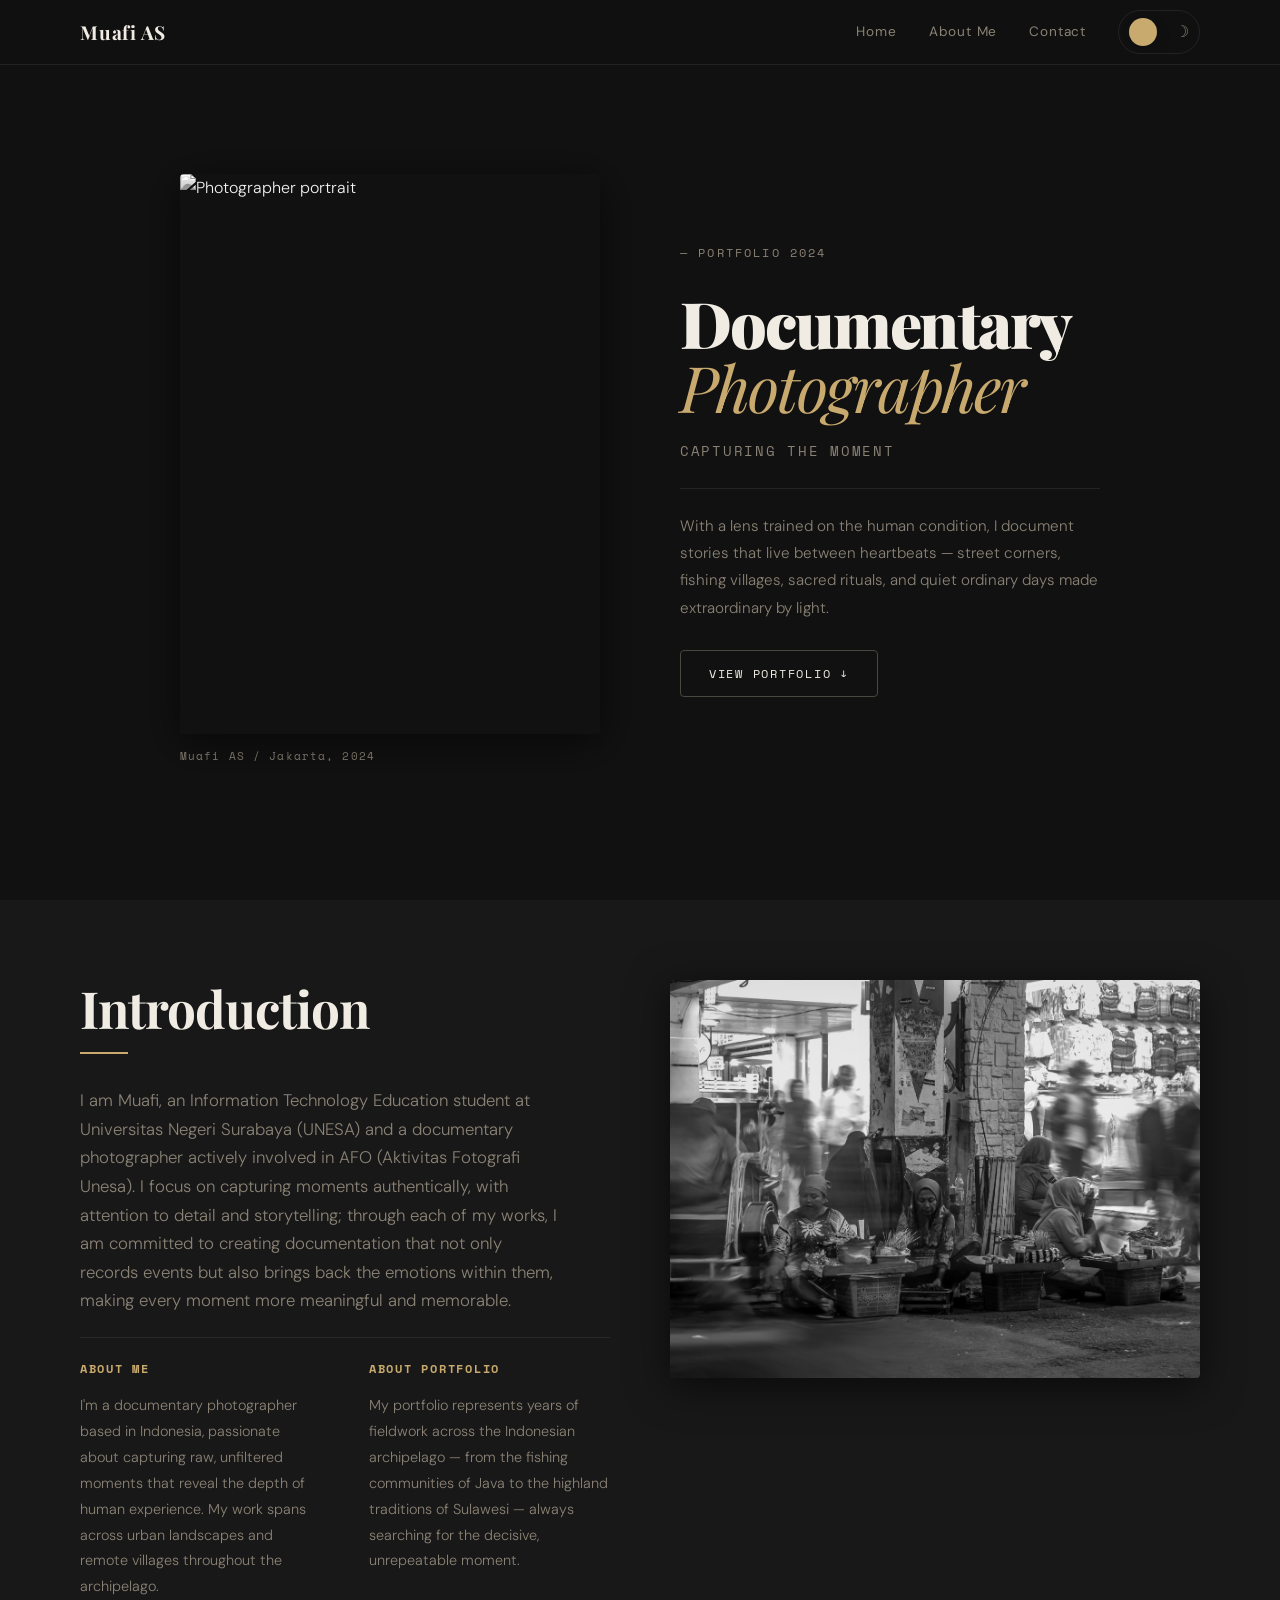
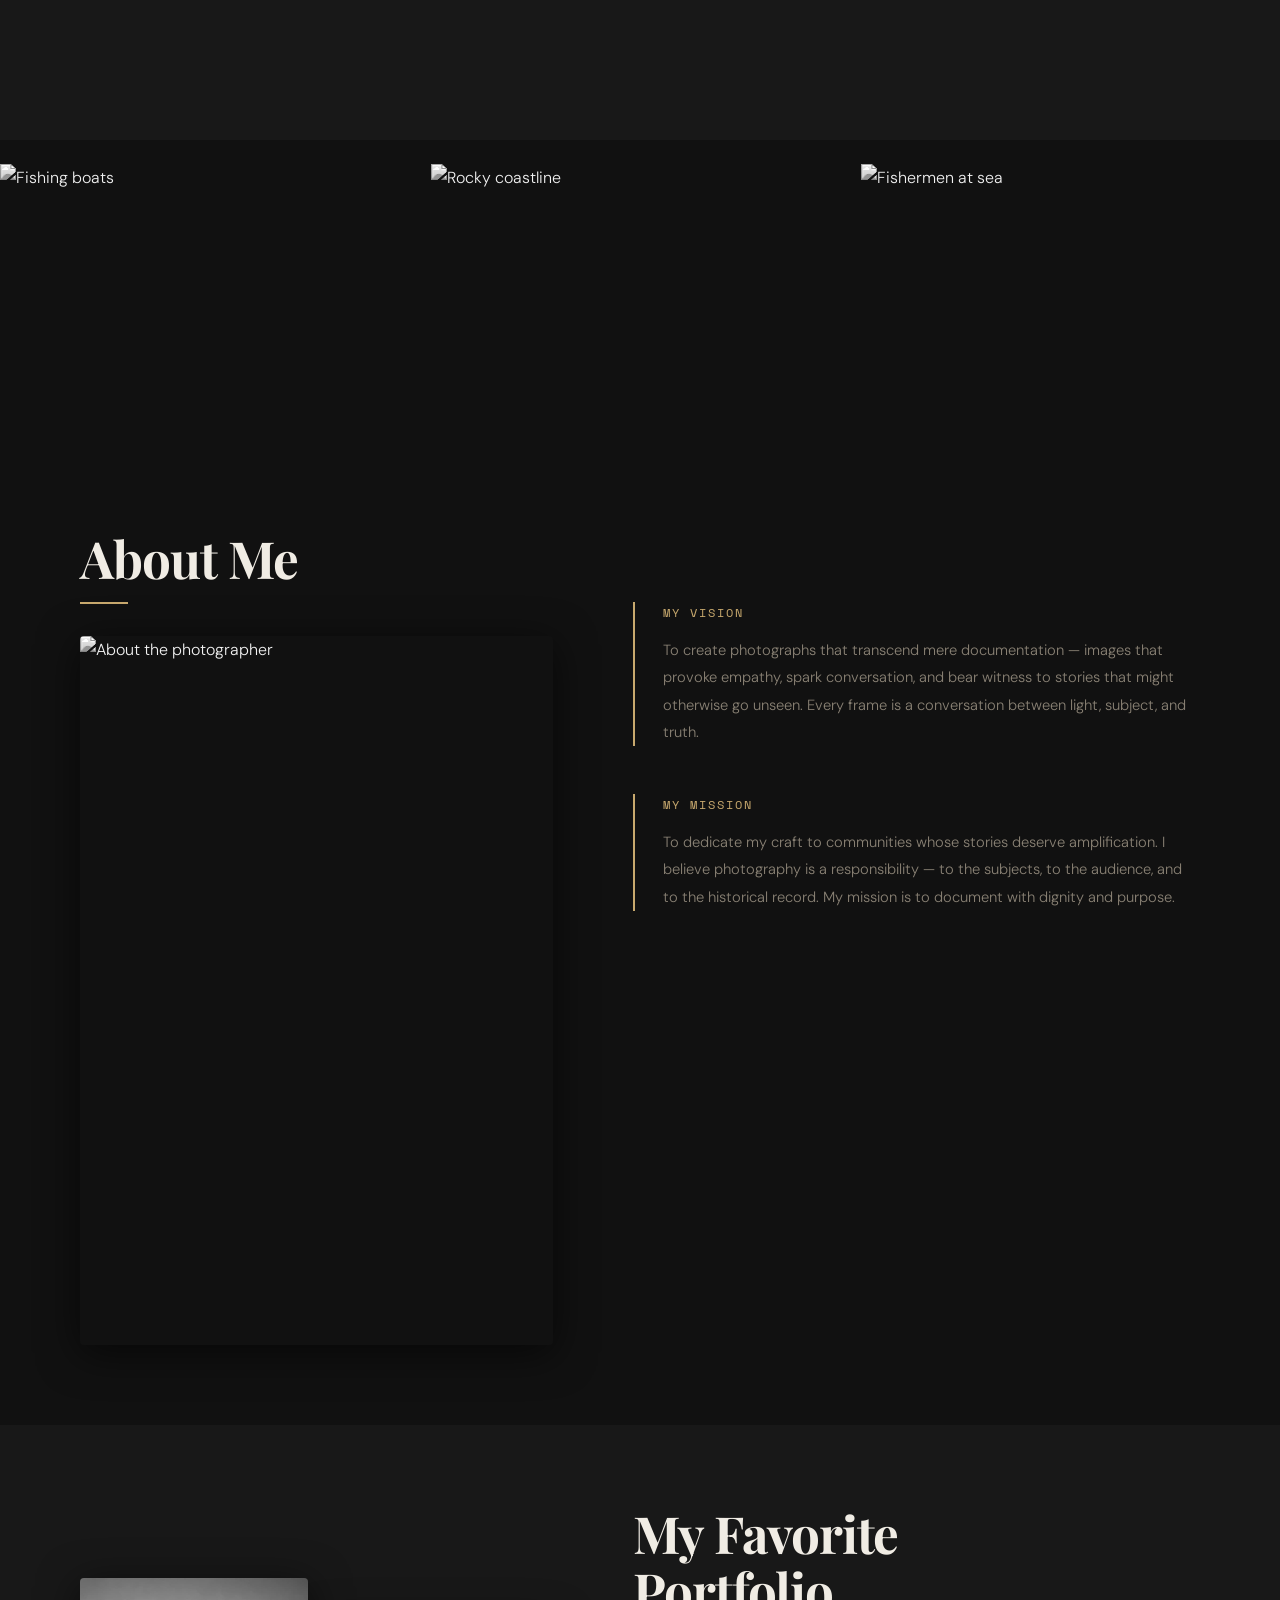
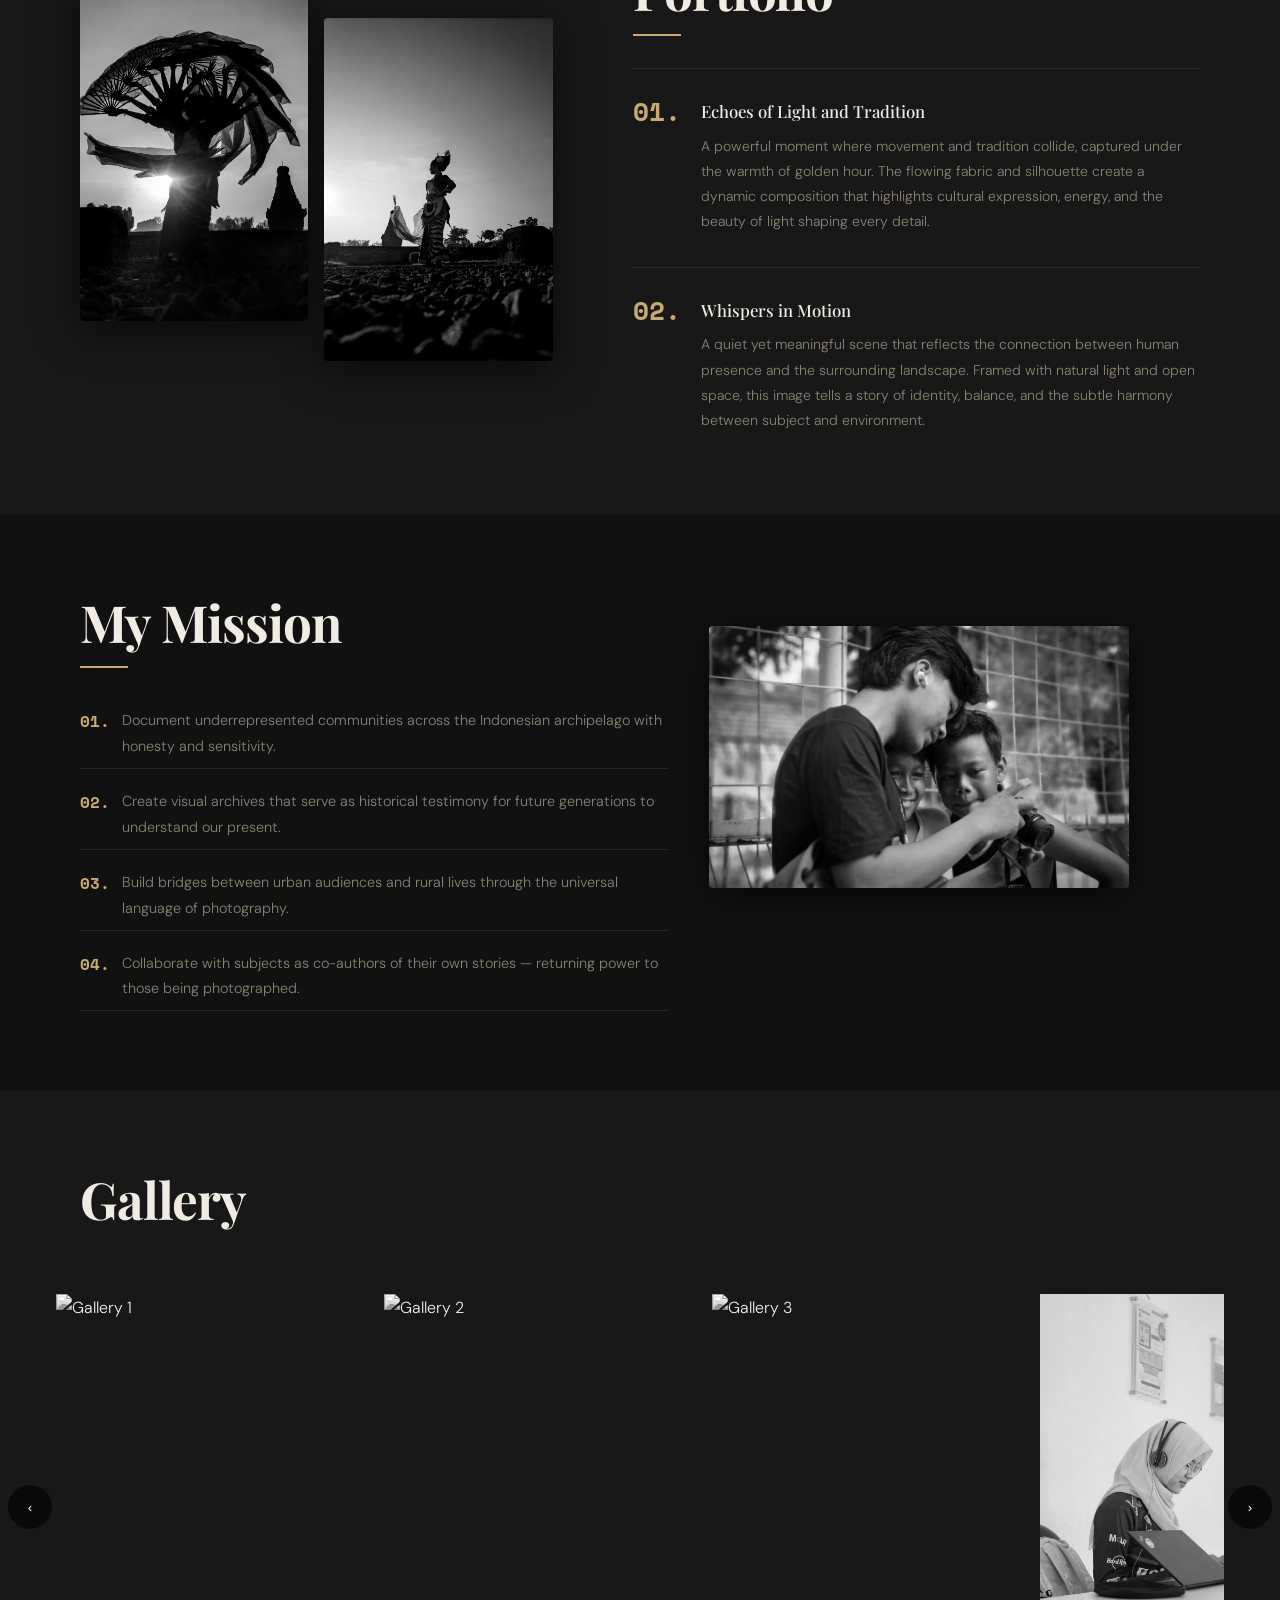
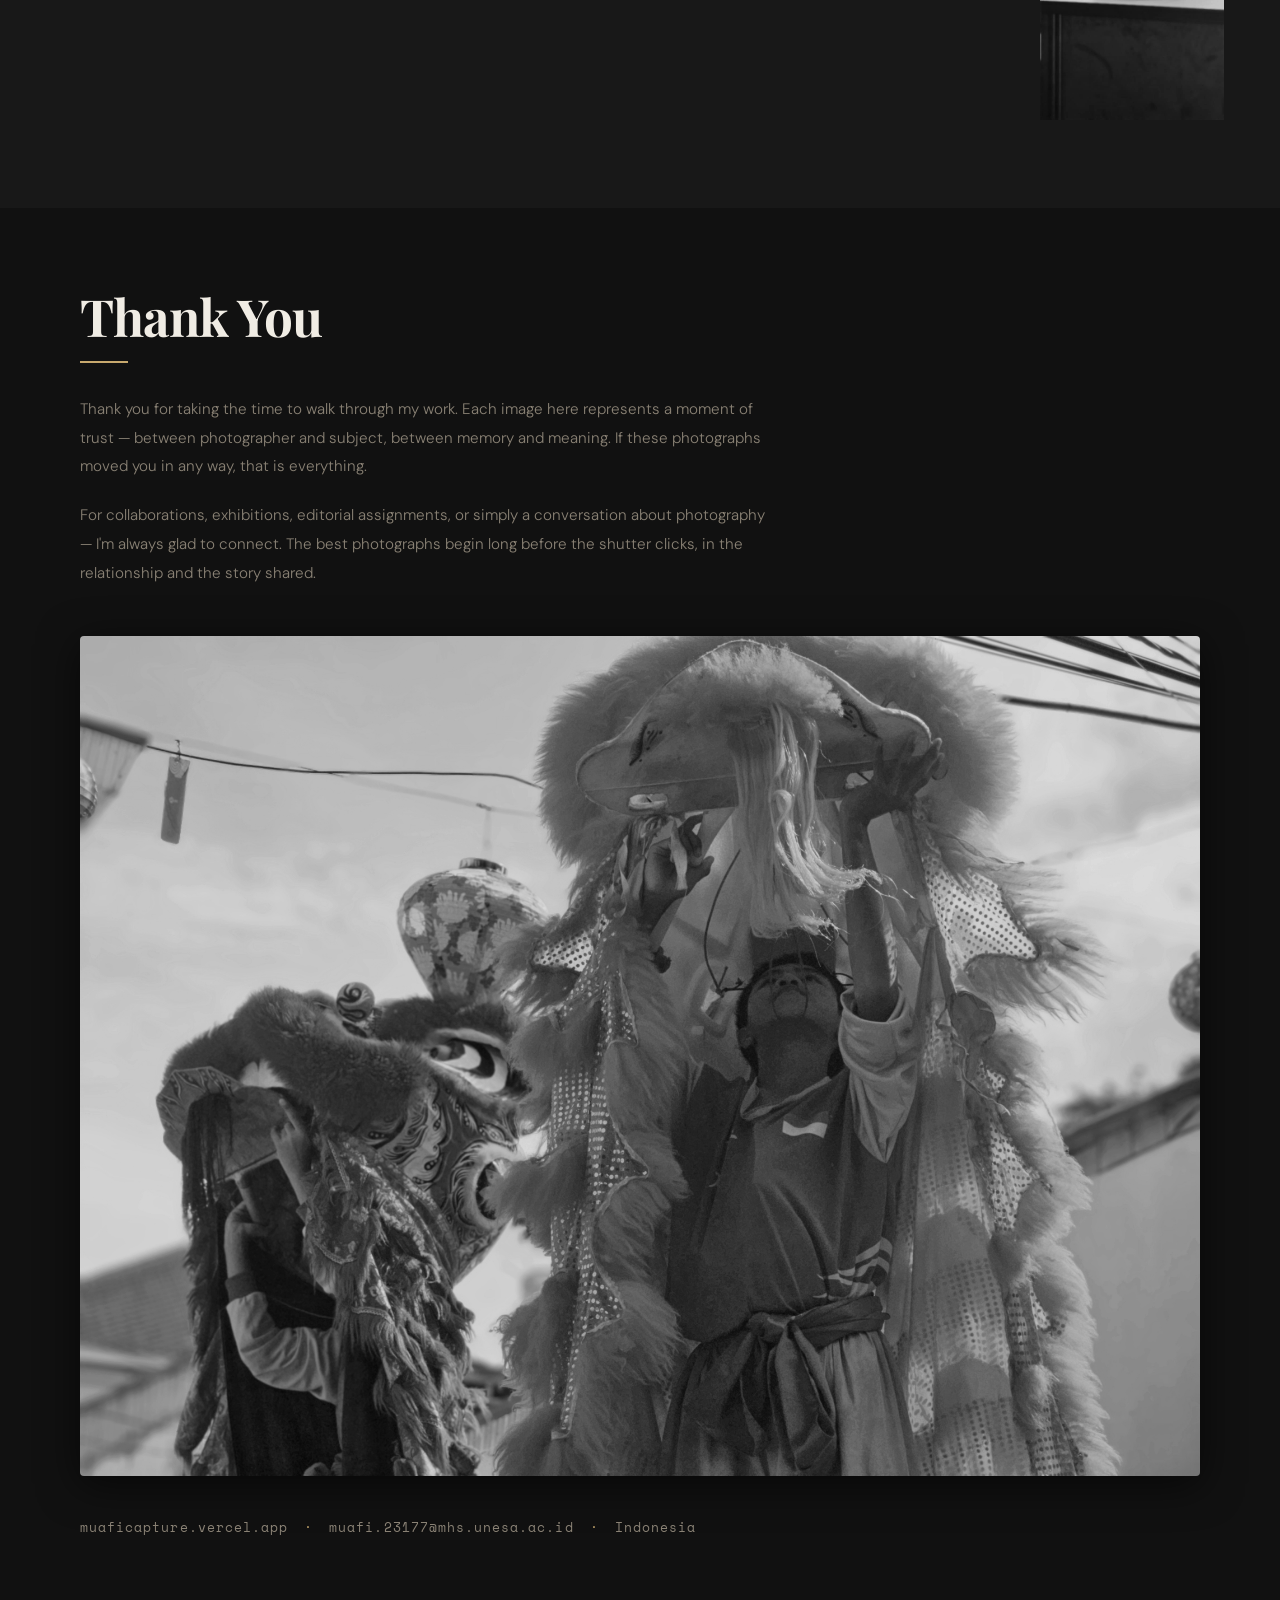
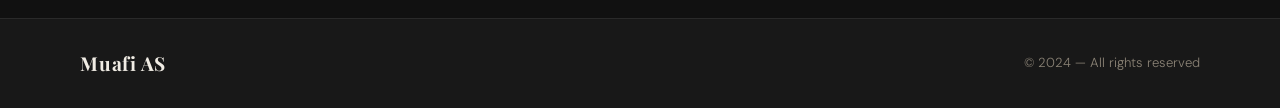
==== index.html @ ae23d5b4 "last update" ====
<!DOCTYPE html>
<html lang="en" data-theme="dark">
<head>
  <meta charset="UTF-8" />
  <meta name="viewport" content="width=device-width, initial-scale=1.0" />
  <title>Muafi Capture — Documentary Photographer</title>
  <link rel="stylesheet" href="style.css" />
  <link rel="preconnect" href="https://fonts.googleapis.com" />
  <link rel="preconnect" href="https://fonts.gstatic.com" crossorigin />
  <link href="https://fonts.googleapis.com/css2?family=Playfair+Display:ital,wght@0,400;0,700;0,900;1,400&family=DM+Sans:opsz,wght@9..40,300;9..40,400;9..40,500&family=Space+Mono:wght@400;700&display=swap" rel="stylesheet" />
</head>
<body>

  <!-- NAVBAR -->
  <nav class="navbar" id="navbar">
    <div class="nav-inner">
      <a href="index.html" class="logo">Muafi AS</a>
      <div class="nav-right">
        <a href="index.html" class="nav-link">Home</a>
        <a href="#about" class="nav-link">About Me</a>
        <a href="contact.html" class="nav-link">Contact</a>
        <button class="theme-toggle" id="themeToggle" aria-label="Toggle theme">
          <span class="toggle-track">
            <span class="toggle-thumb"></span>
            <span class="icon-sun">☀</span>
            <span class="icon-moon">☽</span>
          </span>
        </button>
      </div>
    </div>
  </nav>

  <!-- HERO -->
  <section class="hero" id="hero">
    <div class="container hero-grid">
      <div class="hero-image-wrap fade-up">
        <img
          src="potrait1.png"
          alt="Photographer portrait"
          class="hero-img"
        />
        <div class="hero-img-caption">Muafi AS / Jakarta, 2024</div>
      </div>
      <div class="hero-text fade-up delay-1">
        <span class="eyebrow">— Portfolio 2024</span>
        <h1 class="hero-title">Documentary<br /><em>Photographer</em></h1>
        <p class="hero-subtitle">Capturing the moment</p>
        <div class="divider-line"></div>
        <p class="hero-body">
          With a lens trained on the human condition, I document stories that
          live between heartbeats — street corners, fishing villages, sacred
          rituals, and quiet ordinary days made extraordinary by light.
        </p>
        <a href="#portfolio" class="btn-ghost">View Portfolio ↓</a>
      </div>
    </div>
  </section>

  <!-- INTRODUCTION -->
  <section class="section intro-section" id="intro">
    <div class="container">
      <div class="intro-top">
        <div class="intro-heading">
          <h2 class="section-title fade-up">Introduction</h2>
          <div class="title-bar fade-up"></div>
          <p class="intro-lead fade-up">
            I am Muafi, an Information Technology Education student at Universitas Negeri Surabaya (UNESA) and a documentary photographer actively involved in AFO (Aktivitas Fotografi Unesa). I focus on capturing moments authentically, with attention to detail and storytelling; through each of my works, I am committed to creating documentation that not only records events but also brings back the emotions within them, making every moment more meaningful and memorable.
          </p>
          <div class="intro-cols fade-up">
            <div class="intro-col">
              <h4>About Me</h4>
              <p>
                I'm a documentary photographer based in Indonesia, passionate about capturing raw, unfiltered moments that reveal the depth of human experience. My work spans across urban landscapes and remote villages throughout the archipelago.
              </p>
            </div>
            <div class="intro-col">
              <h4>About Portfolio</h4>
              <p>
                My portfolio represents years of fieldwork across the Indonesian archipelago — from the fishing communities of Java to the highland traditions of Sulawesi — always searching for the decisive, unrepeatable moment.
              </p>
            </div>
          </div>
        </div>
        <div class="intro-image-wrap fade-up delay-1">
          <img
            src="landscape1.jpg"
            alt="Documentary photography"
          />
        </div>
      </div>
    </div>
  </section>

  <!-- PHOTO SHOWCASE ROW -->
  <section class="showcase">
    <div class="showcase-grid">
      <div class="showcase-item fade-up">
        <img src="landscape2.png" alt="Fishing boats" />
      </div>
      <div class="showcase-item fade-up delay-1">
        <img src="landscape3.png" alt="Rocky coastline" />
      </div>
      <div class="showcase-item fade-up delay-2">
        <img src="landscape4.png" alt="Fishermen at sea" />
      </div>
    </div>
  </section>

  <!-- ABOUT ME -->
  <section class="section about-section" id="about">
    <div class="container about-grid">
      <div class="about-left fade-up">
        <h2 class="section-title">About Me</h2>
        <div class="title-bar"></div>
        <div class="about-portrait-wrap">
          <img
            src="potrait2.png"
            alt="About the photographer"
          />
        </div>
      </div>
      <div class="about-right fade-up delay-1">
        <div class="about-block">
          <span class="block-label">My Vision</span>
          <p>
            To create photographs that transcend mere documentation — images that provoke empathy, spark conversation, and bear witness to stories that might otherwise go unseen. Every frame is a conversation between light, subject, and truth.
          </p>
        </div>
        <div class="about-block">
          <span class="block-label">My Mission</span>
          <p>
            To dedicate my craft to communities whose stories deserve amplification. I believe photography is a responsibility — to the subjects, to the audience, and to the historical record. My mission is to document with dignity and purpose.
          </p>
        </div>
      </div>
    </div>
  </section>

  <!-- PORTFOLIO -->
  <section class="section portfolio-section" id="portfolio">
    <div class="container portfolio-grid">
      <div class="portfolio-images fade-up">
        <div class="port-img port-img-tall">
          <img src="potrait5.jpeg" alt="Sunset silhouette" />
        </div>
        <div class="port-img port-img-tall">
          <img src="potrait6.jpeg" alt="Traditional ceremony" />
        </div>
      </div>
      <div class="portfolio-text fade-up delay-1">
        <h2 class="section-title">My Favorite<br />Portfolio</h2>
        <div class="title-bar"></div>
        <div class="port-item">
          <span class="port-num">01.</span>
          <div>
            <strong>Echoes of Light and Tradition</strong>
            <p>A powerful moment where movement and tradition collide, captured under the warmth of golden hour. The flowing fabric and silhouette create a dynamic composition that highlights cultural expression, energy, and the beauty of light shaping every detail.</p>
          </div>
        </div>
        <div class="port-item">
          <span class="port-num">02.</span>
          <div>
            <strong>Whispers in Motion</strong>
            <p>A quiet yet meaningful scene that reflects the connection between human presence and the surrounding landscape. Framed with natural light and open space, this image tells a story of identity, balance, and the subtle harmony between subject and environment.</p>
          </div>
        </div>
      </div>
    </div>
  </section>

  <!-- MISSION -->
  <section class="section mission-section" id="mission">
    <div class="container mission-grid">
      <div class="mission-text fade-up">
        <h2 class="section-title">My Mission</h2>
        <div class="title-bar"></div>
        <div class="mission-list">
          <div class="mission-item">
            <span class="mission-num">01.</span>
            <p>Document underrepresented communities across the Indonesian archipelago with honesty and sensitivity.</p>
          </div>
          <div class="mission-item">
            <span class="mission-num">02.</span>
            <p>Create visual archives that serve as historical testimony for future generations to understand our present.</p>
          </div>
          <div class="mission-item">
            <span class="mission-num">03.</span>
            <p>Build bridges between urban audiences and rural lives through the universal language of photography.</p>
          </div>
          <div class="mission-item">
            <span class="mission-num">04.</span>
            <p>Collaborate with subjects as co-authors of their own stories — returning power to those being photographed.</p>
          </div>
        </div>
      </div>
        <div class="mission-images fade-up delay-1">
          <div class="mission-img">
            <img src="landscape6.jpg" alt="Mission image" />
          </div>
        </div>
    </div>
  </section>

  <!-- GALLERY -->
  <section class="gallery-section">
    <div class="container gallery-header">
      <h2 class="section-title fade-up">Gallery</h2>
      <div class="title-bar fade-up"></div>
    </div>
    <div class="gallery-controls">
      <button class="gallery-nav gallery-prev" aria-label="Previous">‹</button>
      <div class="gallery-grid" id="galleryScroller">
        <div class="gallery-item fade-up"><img src="potrait1.png" alt="Gallery 1" /></div>
        <div class="gallery-item fade-up delay-1"><img src="potrait2.png" alt="Gallery 2" /></div>
        <div class="gallery-item fade-up delay-2"><img src="potrait3.png" alt="Gallery 3" /></div>
        <div class="gallery-item fade-up delay-3"><img src="potrait4.jpeg" alt="Gallery 4" /></div>
        <div class="gallery-item fade-up"><img src="potrait5.jpeg" alt="Gallery 5" /></div>
        <div class="gallery-item fade-up delay-1"><img src="potrait6.jpeg" alt="Gallery 6" /></div>
        <div class="gallery-item fade-up delay-2"><img src="potrait7.png" alt="Gallery 7" /></div>
        <!-- removed gallery 8 -->
      </div>
      <button class="gallery-nav gallery-next" aria-label="Next">›</button>
    </div>
  </section>

  <!-- THANK YOU / CONTACT -->
  <section class="section thankyou-section" id="contact">
    <div class="container">
      <h2 class="section-title fade-up">Thank You</h2>
      <div class="title-bar fade-up"></div>
      <div class="thankyou-text fade-up">
        <p>
          Thank you for taking the time to walk through my work. Each image here represents a moment of trust — between photographer and subject, between memory and meaning. If these photographs moved you in any way, that is everything.
        </p>
        <p>
          For collaborations, exhibitions, editorial assignments, or simply a conversation about photography — I'm always glad to connect. The best photographs begin long before the shutter clicks, in the relationship and the story shared.
        </p>
      </div>
      <div class="thankyou-image fade-up">
        <img
          src="landscape8.jpg"
          alt="Thank you"
        />
      </div>
      <div class="contact-bar fade-up">
        <span>muaficapture.vercel.app</span>
        <span class="dot">·</span>
        <span>muafi.23177@mhs.unesa.ac.id</span>
        <span class="dot">·</span>
        <span>Indonesia</span>
      </div>
    </div>
  </section>

  <!-- FOOTER -->
  <footer class="footer">
    <div class="container footer-inner">
      <span class="logo">Muafi AS</span>
      <span>© 2024 — All rights reserved</span>
    </div>
  </footer>

  <script src="script.js"></script>
</body>
</html>
---- style.css ----
/* ============================================================
   MUAFI AS — Documentary Photographer Portfolio
   style.css
   ============================================================ */

/* ── DESIGN TOKENS ──────────────────────────────────────── */
:root {
  /* Dark mode (default) */
  --bg:          #111111;
  --bg-alt:      #181818;
  --bg-card:     #1c1c1c;
  --fg:          #f0ece4;
  --fg-muted:    #8a8275;
  --fg-subtle:   #4a4640;
  --accent:      #c8a96e;
  --accent-dim:  rgba(200,169,110,.15);
  --border:      rgba(255,255,255,.08);
  --nav-bg:      rgba(17,17,17,.92);
  --img-filter:  grayscale(100%) contrast(1.05);
  --shadow:      0 8px 40px rgba(0,0,0,.6);

  /* Typography */
  --font-display: 'Playfair Display', Georgia, serif;
  --font-body:    'DM Sans', sans-serif;
  --font-mono:    'Space Mono', monospace;

  /* Spacing */
  --section-pad: 80px;
  --max-width:   1200px;
  --radius:      4px;

  /* Transitions */
  --ease: cubic-bezier(.25,.46,.45,.94);
  /* toggle dimensions */
  --toggle-track-width: 72px;
  --toggle-track-height: 34px;
  --toggle-thumb-size: 28px;
  --toggle-padding: 6px;
}

[data-theme="light"] {
  --bg:          #fafaf8;
  --bg-alt:      #f2f0eb;
  --bg-card:     #ffffff;
  --fg:          #1a1814;
  --fg-muted:    #6b665e;
  --fg-subtle:   #c0bab2;
  --accent:      #9a6f2f;
  --accent-dim:  rgba(154,111,47,.1);
  --border:      rgba(0,0,0,.08);
  --nav-bg:      rgba(250,250,248,.94);
  --img-filter:  none;
  --shadow:      0 8px 40px rgba(0,0,0,.1);
}

/* ── RESET ──────────────────────────────────────────────── */
*, *::before, *::after { box-sizing: border-box; margin: 0; padding: 0; }

html {
  scroll-behavior: smooth;
  font-size: 16px;
}

body {
  background: var(--bg);
  color: var(--fg);
  font-family: var(--font-body);
  font-weight: 300;
  line-height: 1.7;
  transition: background .4s var(--ease), color .4s var(--ease);
  overflow-x: hidden;
}

img {
  display: block;
  width: 100%;
  height: 100%;
  object-fit: cover;
  transition: filter .4s var(--ease), transform .6s var(--ease);
}

[data-theme="dark"] img {
  filter: var(--img-filter);
}

a { text-decoration: none; color: inherit; }
strong { font-weight: 500; }

/* ── CONTAINER ──────────────────────────────────────────── */
.container {
  max-width: var(--max-width);
  margin: 0 auto;
  padding: 0 40px;
}

/* ── SECTION ────────────────────────────────────────────── */
.section {
  padding: var(--section-pad) 0;
}

/* ── TYPOGRAPHY ─────────────────────────────────────────── */
.section-title {
  font-family: var(--font-display);
  font-size: clamp(2rem, 4vw, 3.2rem);
  font-weight: 700;
  line-height: 1.1;
  letter-spacing: -.02em;
  color: var(--fg);
}

.section-title em {
  font-style: italic;
  font-weight: 400;
  color: var(--accent);
}

.title-bar {
  width: 48px;
  height: 2px;
  background: var(--accent);
  margin: 16px 0 32px;
}

.eyebrow {
  font-family: var(--font-mono);
  font-size: .75rem;
  letter-spacing: .18em;
  text-transform: uppercase;
  color: var(--fg-muted);
}

/* ── SCROLL ANIMATIONS ──────────────────────────────────── */
.fade-up {
  opacity: 0;
  transform: translateY(32px);
  transition: opacity .8s var(--ease), transform .8s var(--ease);
}
.fade-up.visible { opacity: 1; transform: translateY(0); }
.delay-1 { transition-delay: .12s; }
.delay-2 { transition-delay: .24s; }
.delay-3 { transition-delay: .36s; }

/* ── NAVBAR ─────────────────────────────────────────────── */
.navbar {
  position: fixed;
  top: 0;
  left: 0;
  right: 0;
  z-index: 100;
  background: var(--nav-bg);
  backdrop-filter: blur(12px);
  -webkit-backdrop-filter: blur(12px);
  border-bottom: 1px solid var(--border);
  transition: background .4s var(--ease), border-color .4s var(--ease);
}

.navbar.scrolled {
  box-shadow: 0 2px 24px rgba(0,0,0,.3);
}

.nav-inner {
  max-width: var(--max-width);
  margin: 0 auto;
  padding: 0 40px;
  height: 64px;
  display: flex;
  align-items: center;
  justify-content: space-between;
}

.logo {
  font-family: var(--font-display);
  font-size: 1.2rem;
  font-weight: 700;
  letter-spacing: .04em;
  color: var(--fg);
}

.nav-right {
  display: flex;
  align-items: center;
  gap: 32px;
}

.nav-link {
  font-size: .85rem;
  font-weight: 400;
  letter-spacing: .06em;
  color: var(--fg-muted);
  transition: color .25s;
  position: relative;
}

.nav-link::after {
  content: '';
  position: absolute;
  left: 0; bottom: -3px;
  width: 0; height: 1px;
  background: var(--accent);
  transition: width .3s var(--ease);
}

.nav-link:hover { color: var(--fg); }
.nav-link:hover::after { width: 100%; }

/* Theme Toggle */
.theme-toggle {
  background: none;
  border: 1px solid var(--border);
  border-radius: 999px;
  padding: 4px; /* small outer padding to separate from nav */
  cursor: pointer;
  transition: border-color .25s, background .25s;
  display: inline-flex;
  align-items: center;
}
.theme-toggle:hover { border-color: var(--accent); background: rgba(0,0,0,0.02); }

.toggle-track {
  width: var(--toggle-track-width);
  height: var(--toggle-track-height);
  display: flex;
  align-items: center;
  justify-content: space-between;
  gap: 8px;
  padding: 0 var(--toggle-padding);
  position: relative;
  border-radius: 999px;
  overflow: hidden;
  background: transparent;
}

.toggle-thumb {
  position: absolute;
  left: var(--toggle-padding);
  top: calc((var(--toggle-track-height) - var(--toggle-thumb-size)) / 2);
  width: var(--toggle-thumb-size);
  height: var(--toggle-thumb-size);
  background: var(--accent);
  border-radius: 50%;
  transition: transform .28s var(--ease), box-shadow .18s;
  box-shadow: 0 4px 16px rgba(0,0,0,0.15);
  z-index: 3;
}

[data-theme="light"] .toggle-thumb {
  transform: translateX(calc(var(--toggle-track-width) - var(--toggle-thumb-size) - var(--toggle-padding) * 2));
}

.icon-sun, .icon-moon {
  font-size: 1rem;
  color: var(--fg-muted);
  line-height: 1;
  z-index: 1;
}

/* ── HERO ───────────────────────────────────────────────── */
.hero {
  padding: 140px 0 100px;
  min-height: 100vh;
  display: flex;
  align-items: center;
}

.hero-grid {
  display: grid;
  grid-template-columns: 1fr 1fr;
  gap: 80px;
  align-items: center;
}

.hero-image-wrap {
  position: relative;
}

.hero-img {
  width: 100%;
  aspect-ratio: 3/4;
  object-fit: cover;
  border-radius: var(--radius);
  box-shadow: var(--shadow);
}

.hero-img-caption {
  font-family: var(--font-mono);
  font-size: .7rem;
  color: var(--fg-muted);
  letter-spacing: .1em;
  margin-top: 12px;
}

.hero-text {
  display: flex;
  flex-direction: column;
  gap: 20px;
}

.hero-title {
  font-family: var(--font-display);
  font-size: clamp(2.8rem, 5vw, 4.5rem);
  font-weight: 900;
  line-height: 1;
  letter-spacing: -.03em;
  margin-top: 8px;
}

.hero-title em {
  font-style: italic;
  font-weight: 400;
  color: var(--accent);
}

.hero-subtitle {
  font-family: var(--font-mono);
  font-size: .9rem;
  letter-spacing: .12em;
  text-transform: uppercase;
  color: var(--fg-muted);
}

.divider-line {
  width: 100%;
  height: 1px;
  background: var(--border);
  margin: 4px 0;
}

.hero-body {
  color: var(--fg-muted);
  font-size: .95rem;
  line-height: 1.8;
  max-width: 420px;
}

.btn-ghost {
  display: inline-block;
  width: fit-content;
  padding: 12px 28px;
  border: 1px solid var(--fg-subtle);
  font-family: var(--font-mono);
  font-size: .78rem;
  letter-spacing: .14em;
  text-transform: uppercase;
  color: var(--fg);
  border-radius: var(--radius);
  transition: border-color .3s, background .3s, color .3s;
  margin-top: 8px;
}

.btn-ghost:hover {
  background: var(--accent-dim);
  border-color: var(--accent);
  color: var(--accent);
}

/* ── INTRODUCTION ───────────────────────────────────────── */
.intro-section {
  background: var(--bg-alt);
}

.intro-top {
  display: grid;
  grid-template-columns: 1fr 1fr;
  gap: 60px;
  align-items: start;
  margin-bottom: 60px;
}

.intro-image-wrap {
  aspect-ratio: 4/3;
  overflow: hidden;
  border-radius: var(--radius);
  box-shadow: var(--shadow);
}

.intro-image-wrap:hover img { transform: scale(1.04); }

.intro-lead {
  font-size: 1.05rem;
  color: var(--fg-muted);
  margin-bottom: 0;
  max-width: 480px;
}

/* Space between intro paragraph and About columns */
.intro-heading .intro-lead { margin-bottom: 22px; }
.intro-cols { margin-top: 8px; }

.intro-cols {
  display: grid;
  grid-template-columns: 1fr 1fr;
  gap: 48px;
  padding-top: 20px;
  border-top: 1px solid var(--border);
}

.intro-col h4 {
  font-family: var(--font-mono);
  font-size: .78rem;
  letter-spacing: .14em;
  text-transform: uppercase;
  color: var(--accent);
  margin-bottom: 14px;
}

.intro-col p {
  font-size: .9rem;
  color: var(--fg-muted);
  line-height: 1.8;
}

/* ── SHOWCASE ROW ───────────────────────────────────────── */
.showcase {
  background: var(--bg);
  padding: 24px 0;
}

.showcase-grid {
  display: grid;
  grid-template-columns: repeat(3, 1fr);
  gap: 12px;
}

.showcase-item {
  aspect-ratio: 16/10;
  overflow: hidden;
}

.showcase-item:hover img { transform: scale(1.04); }

/* ── ABOUT ME ───────────────────────────────────────────── */
.about-grid {
  display: grid;
  grid-template-columns: 1fr 1.2fr;
  gap: 80px;
  align-items: start;
}

.about-portrait-wrap {
  aspect-ratio: 2/3;
  overflow: hidden;
  border-radius: var(--radius);
  box-shadow: var(--shadow);
  margin-top: 32px;
}

.about-portrait-wrap:hover img { transform: scale(1.04); }

.about-right {
  padding-top: 72px;
  display: flex;
  flex-direction: column;
  gap: 48px;
}

.about-block {
  border-left: 2px solid var(--accent);
  padding-left: 28px;
}

.block-label {
  font-family: var(--font-mono);
  font-size: .78rem;
  letter-spacing: .16em;
  text-transform: uppercase;
  color: var(--accent);
  display: block;
  margin-bottom: 14px;
}

.about-block p {
  font-size: .92rem;
  color: var(--fg-muted);
  line-height: 1.85;
}

/* ── PORTFOLIO ──────────────────────────────────────────── */
.portfolio-section {
  background: var(--bg-alt);
}

.portfolio-grid {
  display: grid;
  grid-template-columns: 1fr 1.2fr;
  gap: 80px;
  align-items: center;
}

.portfolio-images {
  display: grid;
  grid-template-columns: 1fr 1fr;
  gap: 16px;
  align-items: start;
}

.port-img {
  overflow: hidden;
  border-radius: var(--radius);
  box-shadow: var(--shadow);
}

.port-img-tall {
  aspect-ratio: 2/3;
}

.port-img-tall:nth-child(2) {
  margin-top: 40px;
}

.port-img:hover img { transform: scale(1.04); }

.portfolio-text .section-title {
  margin-bottom: 0;
}

.port-item {
  display: flex;
  gap: 20px;
  margin-top: 32px;
  padding-top: 28px;
  border-top: 1px solid var(--border);
}

.port-num {
  font-family: var(--font-mono);
  font-size: 1.6rem;
  font-weight: 700;
  color: var(--accent);
  line-height: 1;
  flex-shrink: 0;
  padding-top: 2px;
}

.port-item strong {
  display: block;
  font-family: var(--font-display);
  font-size: 1.05rem;
  color: var(--fg);
  margin-bottom: 8px;
}

.port-item p {
  font-size: .88rem;
  color: var(--fg-muted);
  line-height: 1.8;
}

/* ── MISSION ────────────────────────────────────────────── */
.mission-grid {
  display: grid;
  grid-template-columns: 1.2fr 1fr;
  gap: 40px;
  align-items: start;
}

.mission-list {
  margin-top: 8px;
  display: flex;
  flex-direction: column;
  gap: 12px;
}

.mission-item {
  display: flex;
  gap: 12px;
  padding: 8px 0;
  border-bottom: 1px solid var(--border);
}

.mission-num {
  font-family: var(--font-mono);
  font-size: 1rem;
  font-weight: 700;
  color: var(--accent);
  flex-shrink: 0;
  padding-top: 0;
}

.mission-item p {
  font-size: .9rem;
  color: var(--fg-muted);
  line-height: 1.8;
}

.mission-images {
  display: flex;
  flex-direction: column;
  gap: 16px;
  padding-top: 32px;
  max-width: 420px;
}

.mission-img {
  aspect-ratio: 16/10;
  overflow: hidden;
  border-radius: var(--radius);
  box-shadow: var(--shadow);
}

.mission-img:hover img { transform: scale(1.04); }

/* ── IMAGE HOVER ANIMATIONS (unified) ───────────────────── */
/* Apply a gentle zoom + lift and stronger shadow on the parent container */
.about-portrait-wrap:hover img,
.contact-portrait:hover img,
.showcase-item:hover img,
.port-img:hover img,
.mission-img:hover img,
.gallery-item:hover img,
.hero-image-wrap:hover img,
.thankyou-image:hover img {
  transform: scale(1.06) translateY(-6px);
}

.about-portrait-wrap:hover,
.contact-portrait:hover,
.showcase-item:hover,
.port-img:hover,
.mission-img:hover,
.gallery-item:hover,
.hero-image-wrap:hover,
.thankyou-image:hover {
  box-shadow: 0 18px 50px rgba(0,0,0,0.32);
  transform: translateY(-3px);
}

/* In dark mode, reveal full color on image hover */
[data-theme="dark"] .about-portrait-wrap:hover img,
[data-theme="dark"] .contact-portrait:hover img,
[data-theme="dark"] .hero-image-wrap:hover img,
[data-theme="dark"] .intro-image-wrap:hover img,
[data-theme="dark"] .showcase-item:hover img,
[data-theme="dark"] .port-img:hover img,
[data-theme="dark"] .mission-img:hover img,
[data-theme="dark"] .gallery-item:hover img,
[data-theme="dark"] .thankyou-image:hover img {
  filter: none;
}

/* ── GALLERY ────────────────────────────────────────────── */
.gallery-section {
  padding: var(--section-pad) 0;
  background: var(--bg-alt);
}

.gallery-header {
  margin-bottom: 40px;
}

.gallery-grid {
  display: flex;
  gap: 8px;
  padding: 8px 0;
  overflow-x: auto;
  scroll-snap-type: x mandatory;
  -webkit-overflow-scrolling: touch;
}
.gallery-grid { touch-action: pan-x; cursor: grab; }

.gallery-item {
  flex: 0 0 320px;
  aspect-ratio: 3/4;
  overflow: hidden;
  scroll-snap-align: start;
}

.gallery-item:hover img {
  transform: scale(1.06);
}

/* Gallery navigation buttons */
.gallery-controls { position: relative; }
.gallery-grid { margin: 0 56px; }
.gallery-nav {
  position: absolute;
  top: 50%;
  transform: translateY(-50%);
  background: rgba(0,0,0,0.6);
  color: #fff;
  border: 0;
  width: 44px;
  height: 44px;
  border-radius: 999px;
  display: inline-flex;
  align-items: center;
  justify-content: center;
  cursor: pointer;
  transition: background .18s, transform .12s;
  z-index: 10;
}
.gallery-nav:hover { background: rgba(0,0,0,0.8); transform: translateY(-50%) scale(1.03); }
.gallery-prev { left: 8px; }
.gallery-next { right: 8px; }

/* Hide scrollbar visually but keep functionality */
.gallery-grid::-webkit-scrollbar { height: 10px; }
.gallery-grid::-webkit-scrollbar-thumb { background: rgba(255,255,255,0.08); border-radius: 10px; }

@media (max-width: 768px) {
  .gallery-item { flex: 0 0 78%; }
  .gallery-nav { width: 40px; height: 40px; }
  .gallery-grid { margin: 0 48px; }
}
.gallery-grid.dragging { cursor: grabbing; }

/* ── THANK YOU ──────────────────────────────────────────── */
.thankyou-section {
  background: var(--bg);
}

.thankyou-text {
  max-width: 700px;
  margin-bottom: 48px;
}

.thankyou-text p {
  font-size: .95rem;
  color: var(--fg-muted);
  line-height: 1.9;
  margin-bottom: 20px;
}

.thankyou-image {
  width: 100%;
  overflow: hidden;
  border-radius: var(--radius);
  box-shadow: var(--shadow);
  margin-bottom: 40px;
}
.thankyou-image img {
  width: 100%;
  height: auto;
  display: block;
}
.thankyou-image img {
  width: 100%;
  height: auto;
  display: block;
  transition: transform 0.4s ease;
}

.contact-bar {
  display: flex;
  gap: 16px;
  align-items: center;
  font-family: var(--font-mono);
  font-size: .82rem;
  letter-spacing: .08em;
  color: var(--fg-muted);
}

.contact-bar .dot {
  color: var(--accent);
}

/* ── FOOTER ─────────────────────────────────────────────── */
.footer {
  background: var(--bg-alt);
  border-top: 1px solid var(--border);
  padding: 28px 0;
}

.footer-inner {
  display: flex;
  justify-content: space-between;
  align-items: center;
  font-size: .82rem;
  color: var(--fg-muted);
}

/* ── CONTACT PAGE ───────────────────────────────────────── */
.contact-section {
  padding: var(--section-pad) 0;
  background: var(--bg-alt);
}

.contact-grid {
  display: grid;
  grid-template-columns: 1fr 1fr;
  gap: 60px;
  align-items: center;
}

.contact-portrait {
  overflow: hidden;
  border-radius: var(--radius);
  box-shadow: var(--shadow);
  aspect-ratio: 2/3;
  min-height: 520px;
}

.contact-title {
  font-size: clamp(2.5rem, 4.2vw, 3rem); /* 40–48px */
  line-height: 1.02;
  margin-bottom: 8px;
}

.contact-list {
  list-style: none;
  padding: 0;
  margin: 0;
  display: flex;
  flex-direction: column;
  gap: 18px;
}

.contact-list a {
  display: flex;
  gap: 14px;
  align-items: center;
  color: var(--fg);
  text-decoration: none;
  transition: color .18s var(--ease), transform .18s var(--ease);
}

.contact-list .icon {
  display: inline-flex;
  width: 40px;
  height: 40px;
  align-items: center;
  justify-content: center;
  border-radius: 8px;
  color: var(--fg-muted);
  transition: transform .18s var(--ease), color .18s var(--ease);
}

.contact-list a:hover .icon { transform: translateY(-4px); color: var(--accent); }
.contact-list .contact-text { color: var(--fg-muted); }

[data-theme="dark"] .contact-portrait img { filter: var(--img-filter); }

.contact-portrait:hover img { transform: scale(1.04); }

@media (max-width: 1024px) {
  /* Keep contact grid columns; only scale down heights and titles for mobile */
  .contact-title { font-size: 2.2rem; }
  .contact-portrait { min-height: 360px; max-height: 420px; }
  .map-iframe { height: 300px; }
}

/* Map card */
.map-card {
  border-radius: 8px;
  overflow: hidden;
  border: 1px solid var(--border);
  background: var(--bg-card);
  box-shadow: var(--shadow);
}

.map-iframe {
  width: 100%;
  height: 340px;
  border: 0;
  display: block;
  transition: transform .25s var(--ease), filter .25s var(--ease);
}

[data-theme="dark"] .map-iframe {
  filter: grayscale(100%);
}

.map-card:hover .map-iframe { transform: scale(1.02); }

.map-caption {
  display: flex;
  justify-content: space-between;
  align-items: center;
  padding: 12px 16px;
  gap: 12px;
}

.map-link {
  font-family: var(--font-mono);
  font-size: .85rem;
  color: var(--accent);
  text-decoration: none;
  border-bottom: 1px dashed transparent;
}

.map-link:hover { border-bottom-color: var(--accent); }

@media (max-width: 480px) {
  .map-iframe { height: 220px; }
  .contact-portrait { min-height: 260px; }
}

/* ── RESPONSIVE ─────────────────────────────────────────── */
@media (max-width: 1024px) {
  :root { --section-pad: 80px; }

  .hero-grid { grid-template-columns: 1fr; gap: 48px; }
  .hero { padding: 120px 0 80px; min-height: auto; }
  .hero-img { aspect-ratio: 4/3; }
  .hero-title { font-size: clamp(2.2rem, 5vw, 3.5rem); }

  .intro-top { grid-template-columns: 1fr; gap: 40px; }

  /* Keep About columns side-by-side on wider screens, stack nicely on mobile */
  .intro-cols { grid-template-columns: 1fr 1fr; gap: 32px; }

  .about-grid { grid-template-columns: 1fr; gap: 48px; }
  .about-right { padding-top: 0; }

  .portfolio-grid { grid-template-columns: 1fr; gap: 48px; }
  .portfolio-images { grid-template-columns: 1fr 1fr; }

  .mission-grid { grid-template-columns: 1fr; gap: 48px; }
  .mission-images { flex-direction: row; padding-top: 0; }

  .gallery-grid { grid-template-columns: repeat(2, 1fr); }
}

@media (max-width: 768px) {
  :root { --section-pad: 60px; }

  .container { padding: 0 24px; }
  /* Stack navbar into two rows and center links for tidy mobile layout */
  .nav-inner { padding: 12px 24px; height: auto; display: flex; flex-direction: column; align-items: stretch; gap: 8px; }
  .nav-inner .nav-right { display: flex; justify-content: center; gap: 12px; align-items: center; flex-wrap: wrap; }
  .nav-right { gap: 12px; }
  .nav-link {
    display: inline-block;
    font-size: .88rem;
    padding: 8px 12px;
    border-radius: 6px;
    color: var(--fg-muted);
    background: transparent;
    transition: background .18s, color .18s, transform .12s;
  }
  .nav-link:hover { color: var(--fg); background: rgba(255,255,255,0.02); transform: translateY(-1px); }
  .theme-toggle { align-self: center; }

  .showcase-grid {
    grid-template-columns: 1fr;
  }

  .intro-cols { grid-template-columns: 1fr; gap: 32px; }

  .portfolio-images { grid-template-columns: 1fr; }
  .port-img-tall:nth-child(2) { margin-top: 0; }

  .mission-images { flex-direction: column; }

  .gallery-grid { grid-template-columns: repeat(2, 1fr); gap: 2px; }

  .footer-inner { flex-direction: column; gap: 8px; text-align: center; }

  .contact-bar { flex-wrap: wrap; gap: 12px; }
  .dot { display: none; }
}

@media (max-width: 480px) {
  .gallery-grid { grid-template-columns: 1fr; }
  .hero-title { font-size: 2.4rem; }
  .section-title { font-size: 2rem; }
}
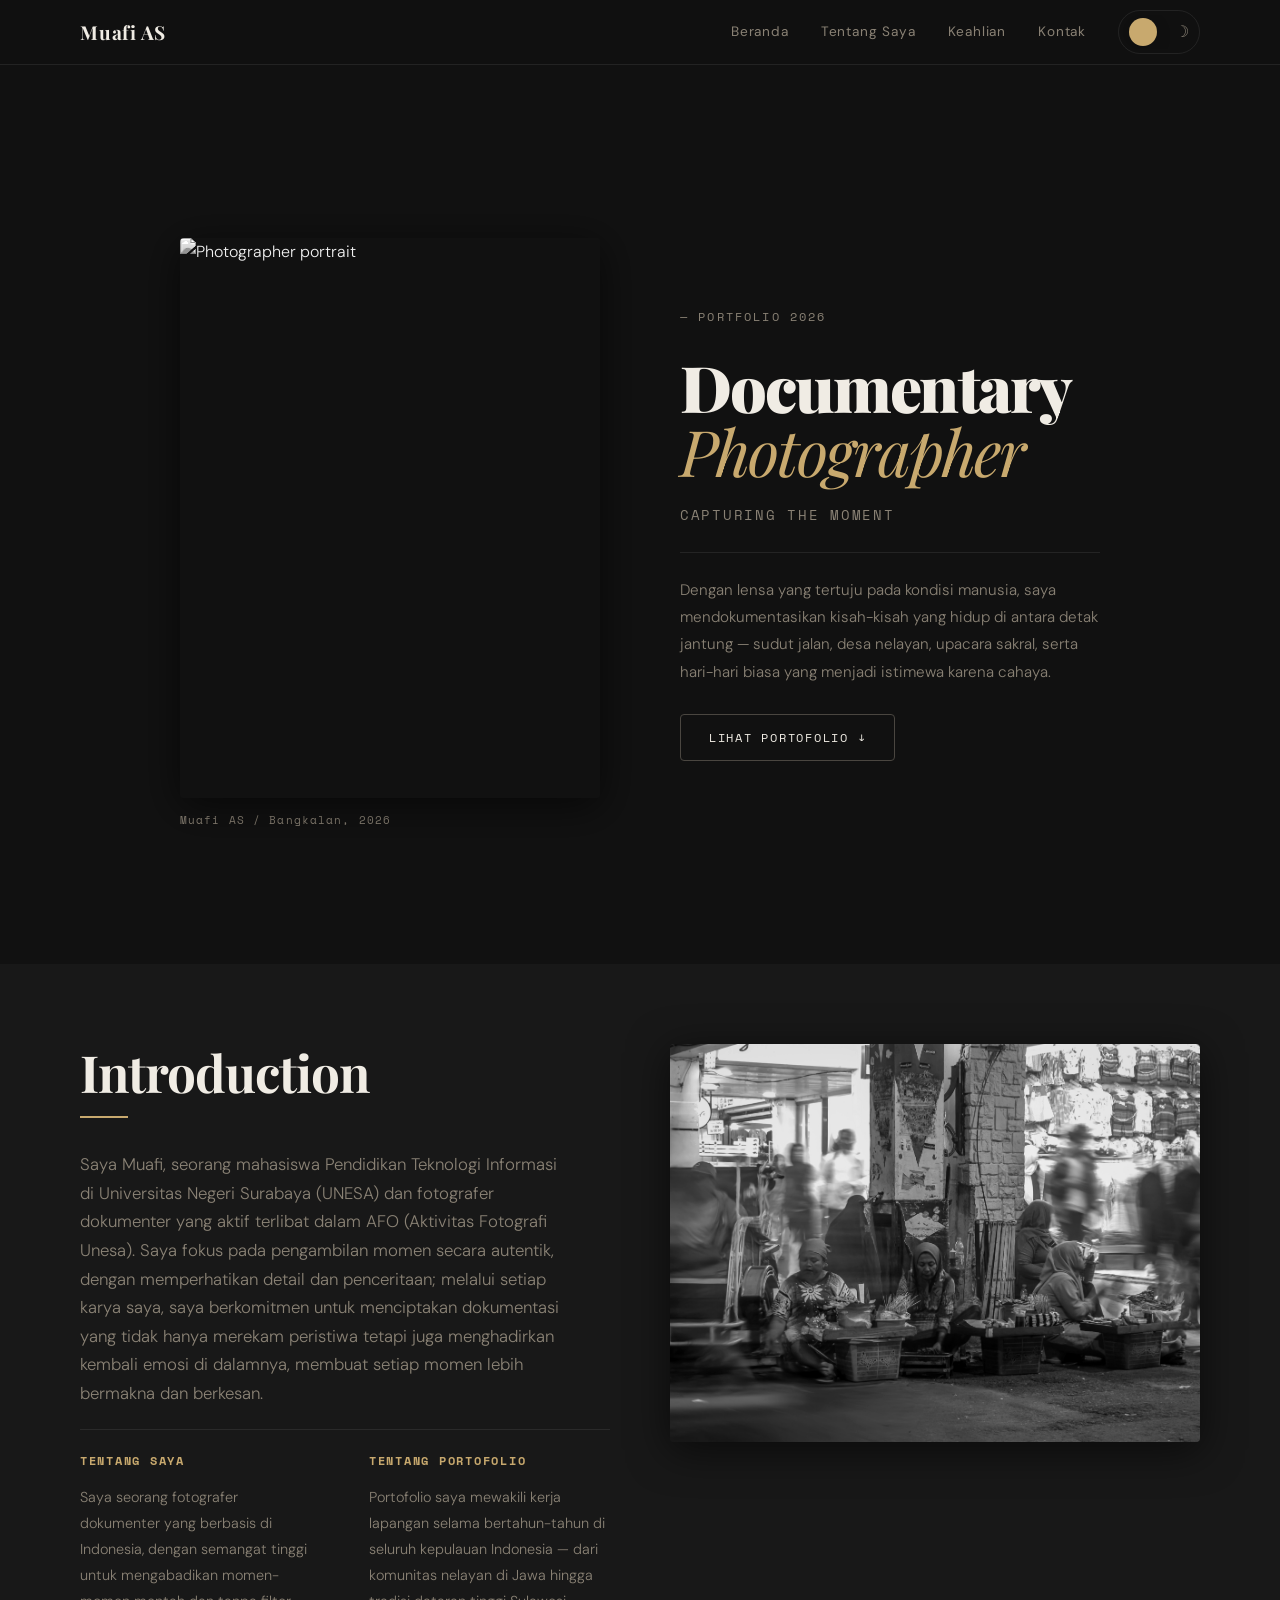
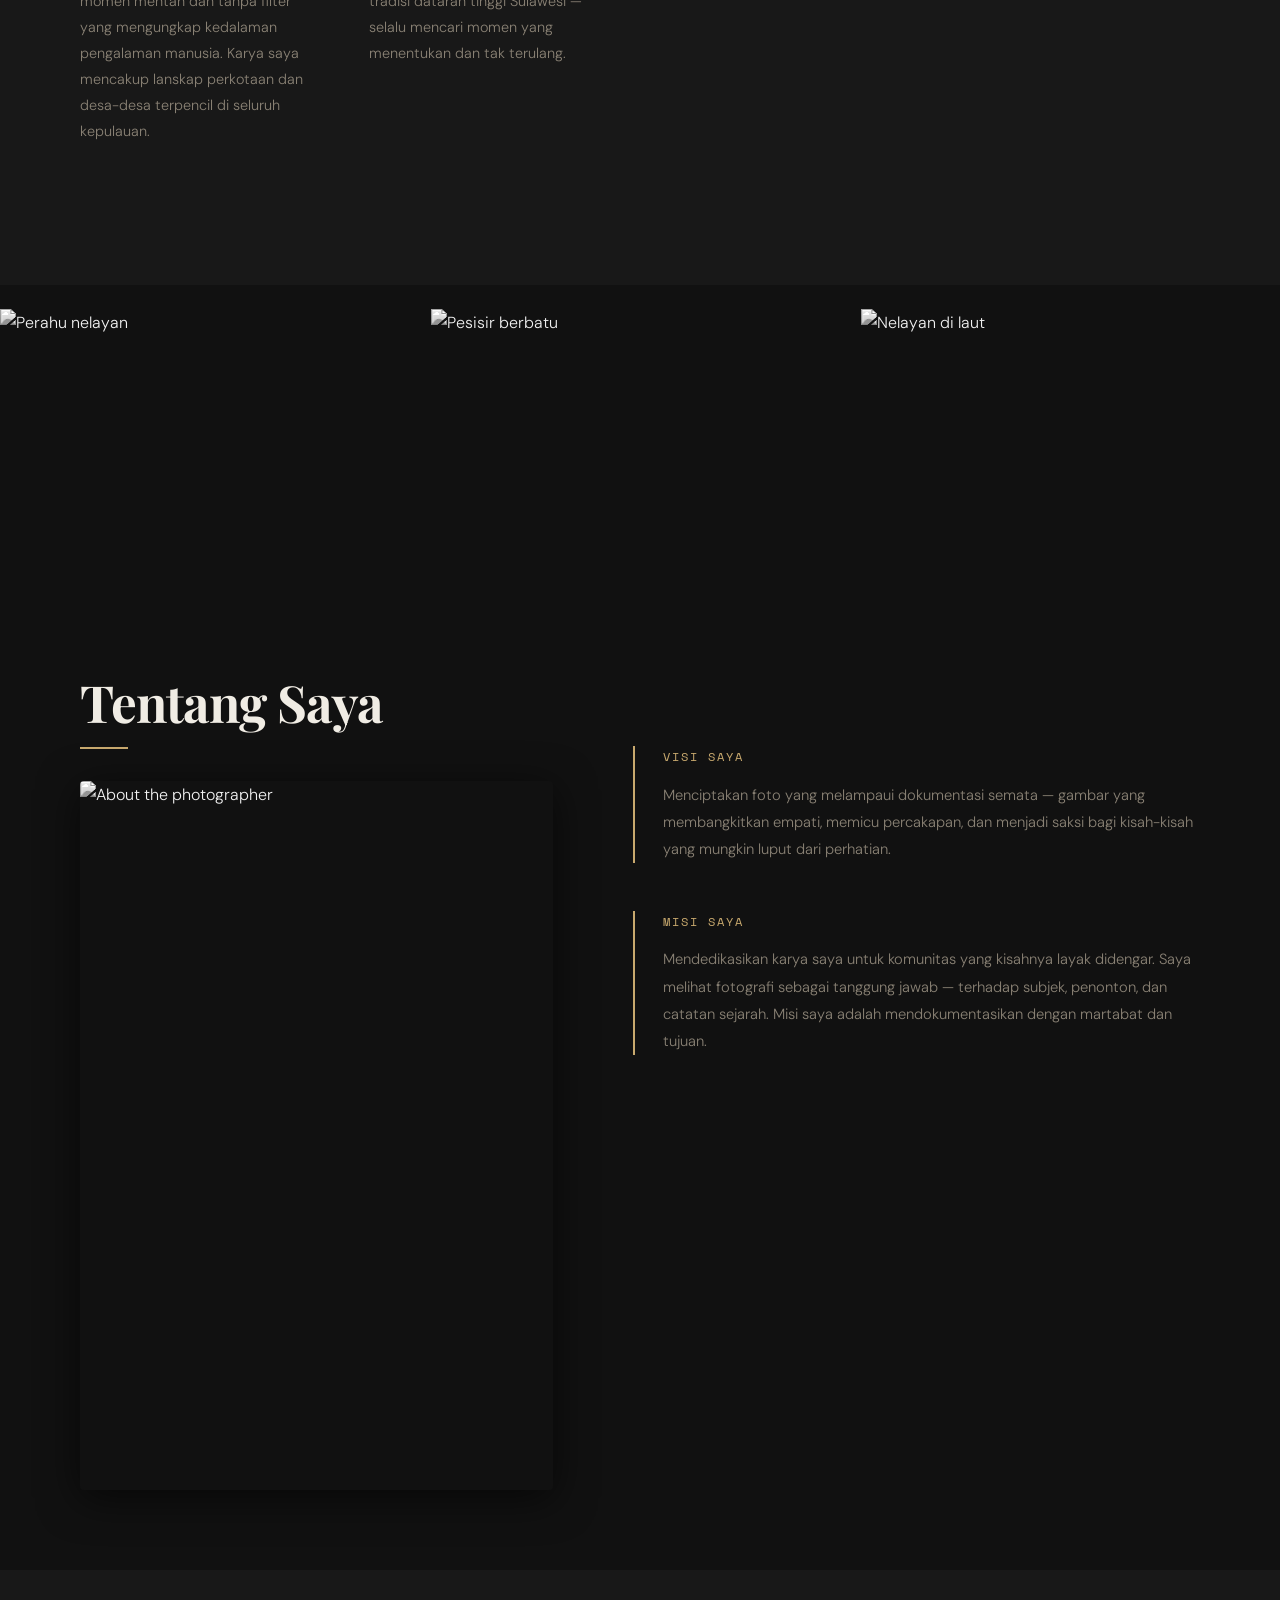
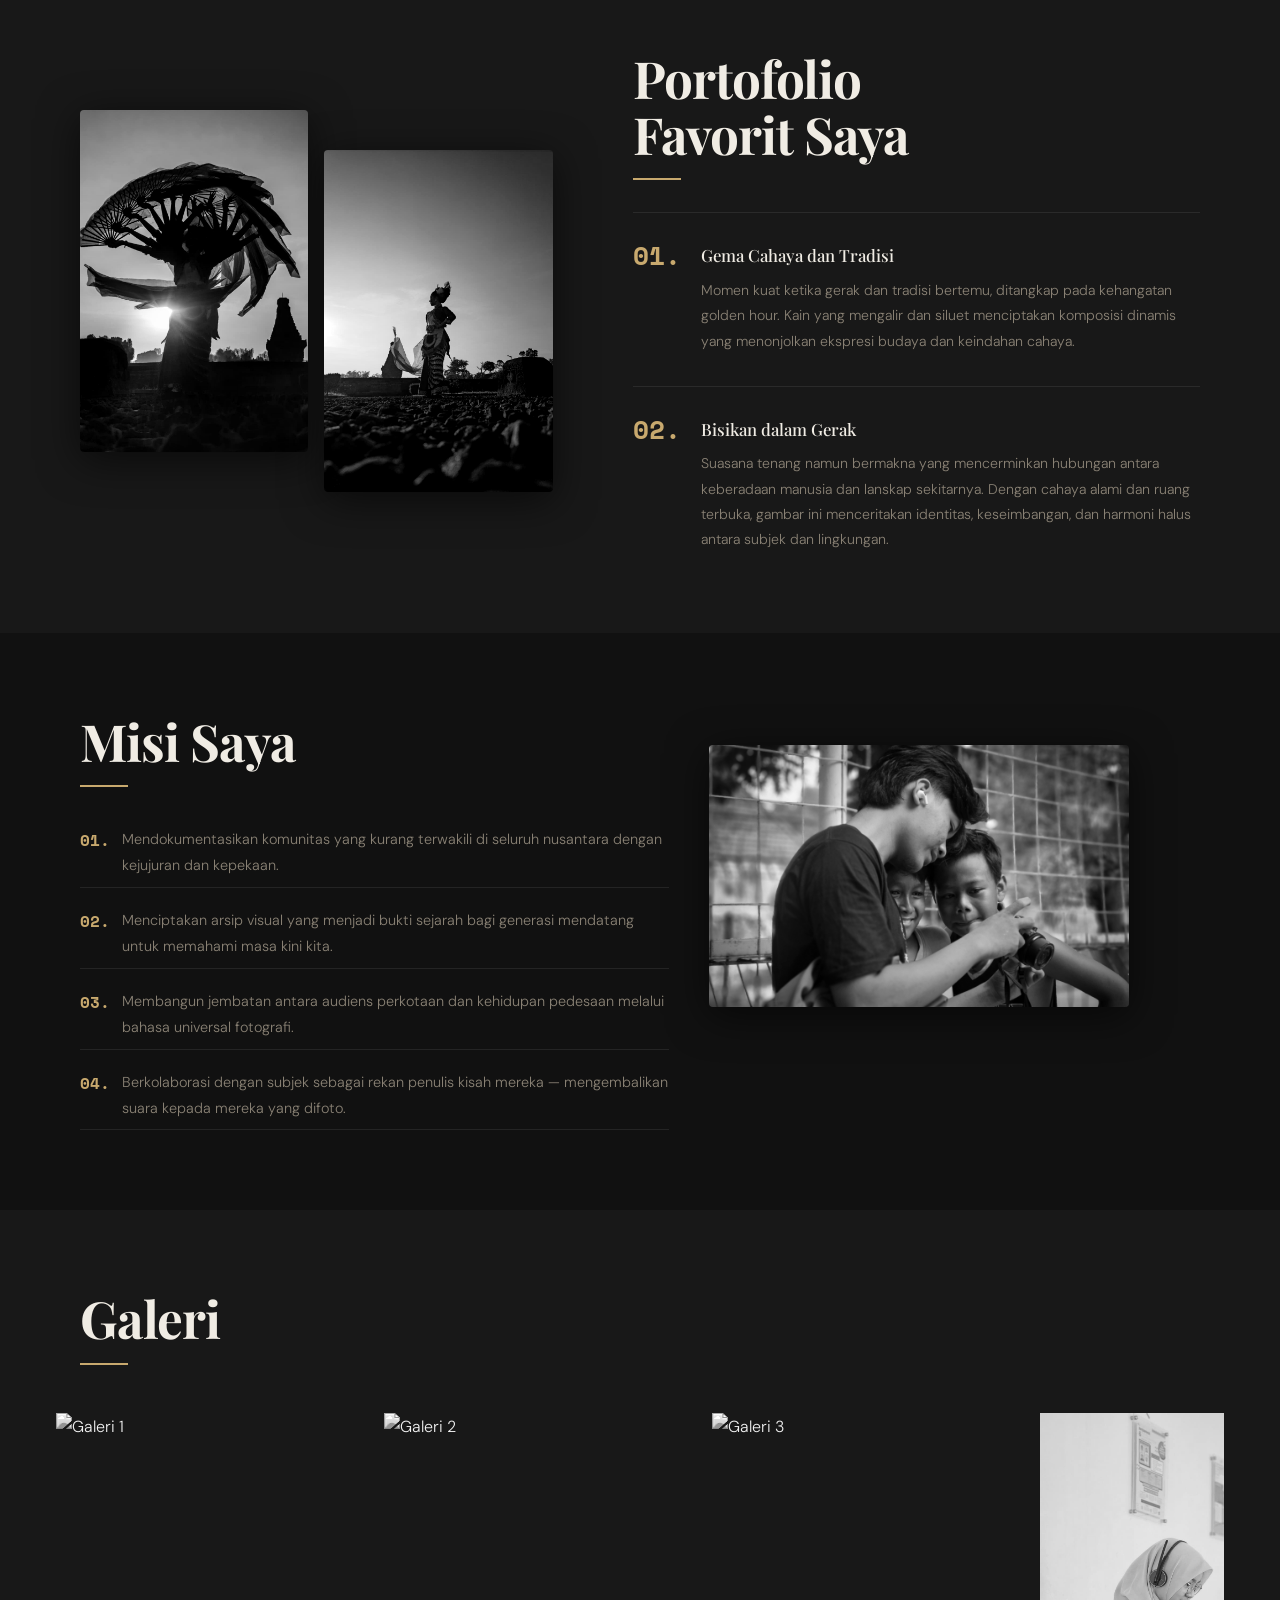
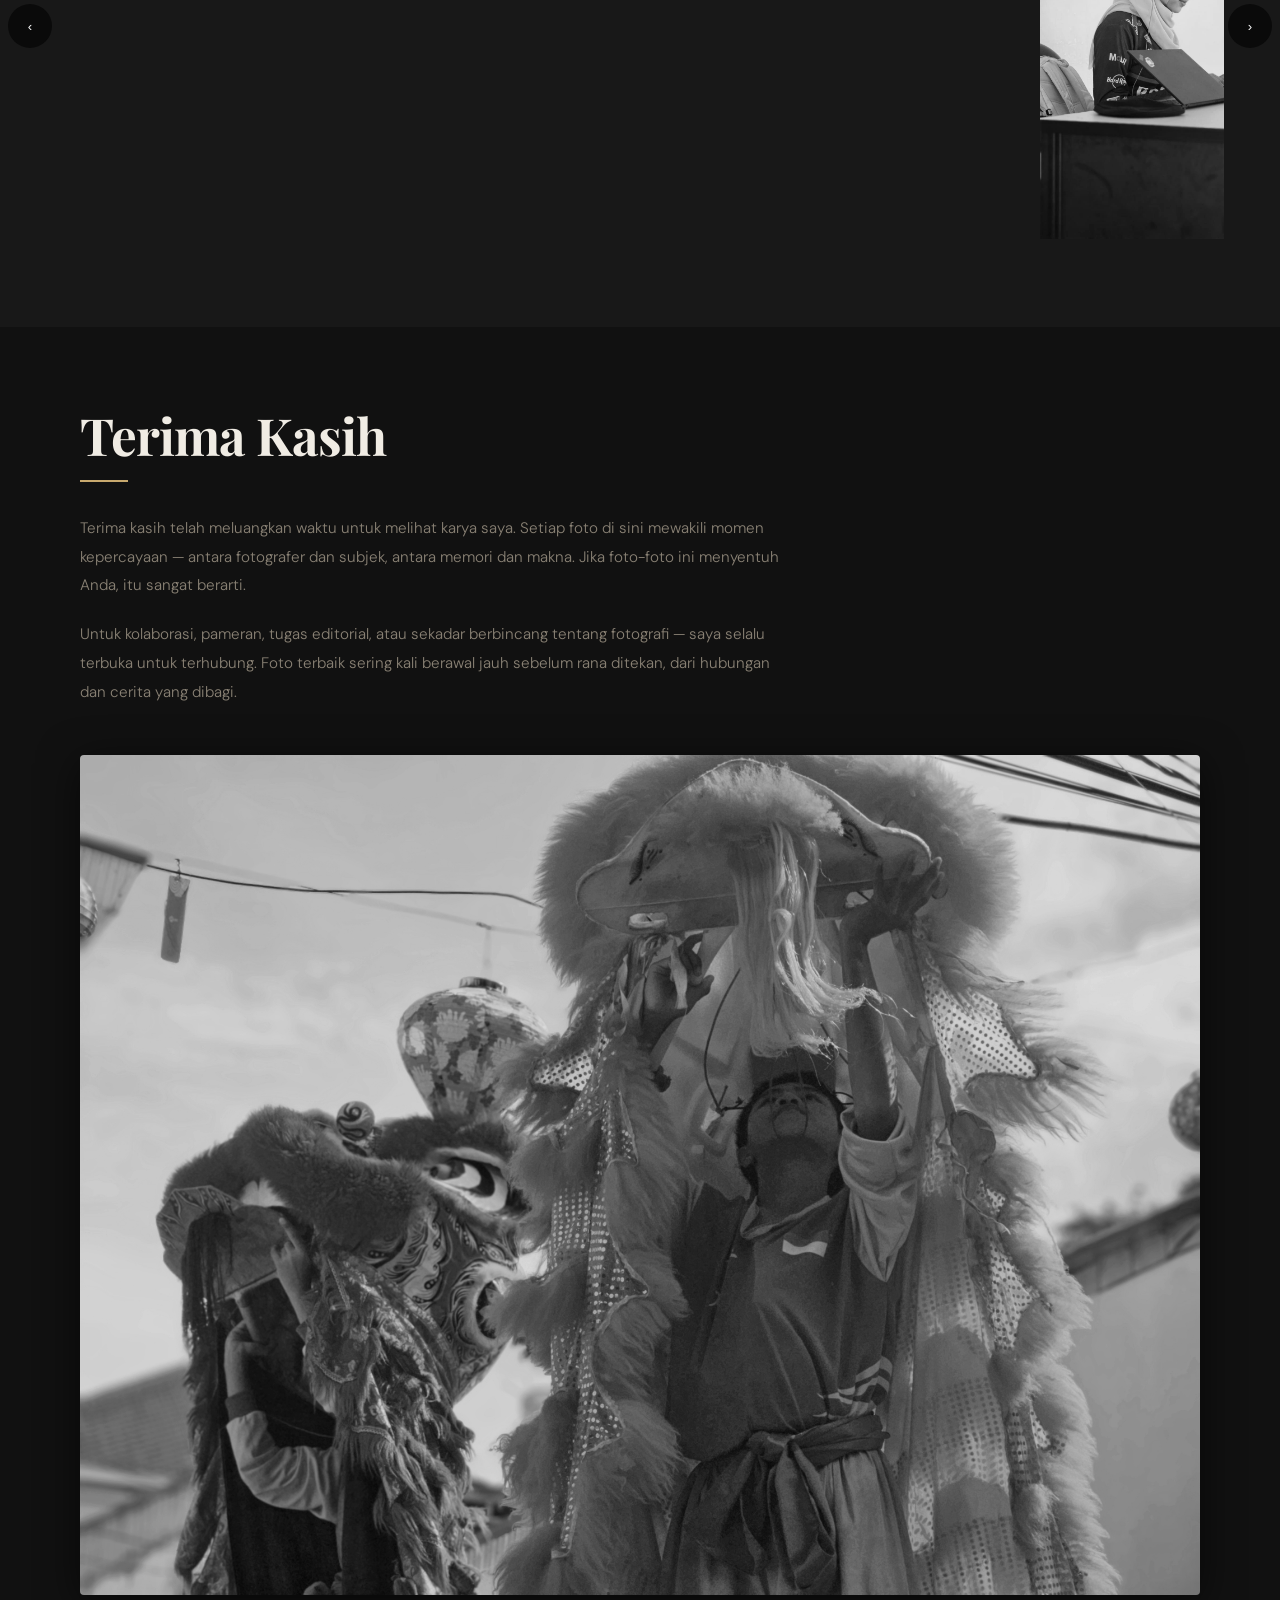
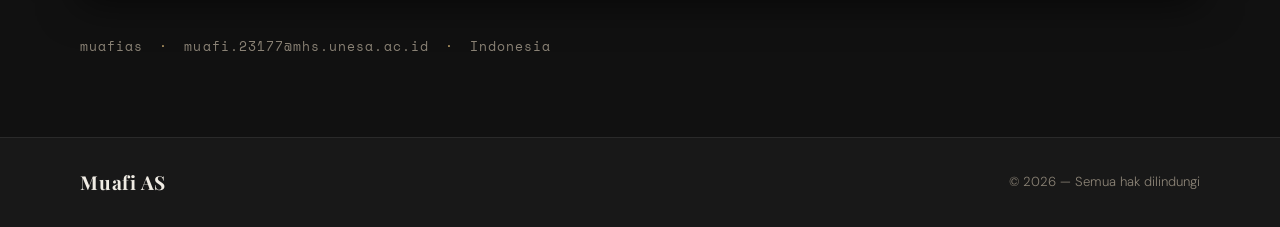
==== commit 0bbd5832: "printilan kecil" ====
--- a/index.html
+++ b/index.html
@@ -1,13 +1,14 @@
 <!DOCTYPE html>
-<html lang="en" data-theme="dark">
+<html lang="id" data-theme="dark">
 <head>
   <meta charset="UTF-8" />
   <meta name="viewport" content="width=device-width, initial-scale=1.0" />
-  <title>Muafi Capture — Documentary Photographer</title>
+  <title>Muafi AS — Fotografer Dokumenter</title>
   <link rel="stylesheet" href="style.css" />
   <link rel="preconnect" href="https://fonts.googleapis.com" />
   <link rel="preconnect" href="https://fonts.gstatic.com" crossorigin />
   <link href="https://fonts.googleapis.com/css2?family=Playfair+Display:ital,wght@0,400;0,700;0,900;1,400&family=DM+Sans:opsz,wght@9..40,300;9..40,400;9..40,500&family=Space+Mono:wght@400;700&display=swap" rel="stylesheet" />
+  <link rel="icon" href="logo2.png" type="image/png">
 </head>
 <body>
 
@@ -16,9 +17,10 @@
     <div class="nav-inner">
       <a href="index.html" class="logo">Muafi AS</a>
       <div class="nav-right">
-        <a href="index.html" class="nav-link">Home</a>
-        <a href="#about" class="nav-link">About Me</a>
-        <a href="contact.html" class="nav-link">Contact</a>
+        <a href="index.html" class="nav-link">Beranda</a>
+        <a href="#about" class="nav-link">Tentang Saya</a>
+        <a href="skills.html" class="nav-link">Keahlian</a>
+        <a href="contact.html" class="nav-link">Kontak</a>
         <button class="theme-toggle" id="themeToggle" aria-label="Toggle theme">
           <span class="toggle-track">
             <span class="toggle-thumb"></span>
@@ -39,19 +41,17 @@
           alt="Photographer portrait"
           class="hero-img"
         />
-        <div class="hero-img-caption">Muafi AS / Jakarta, 2024</div>
+        <div class="hero-img-caption">Muafi AS / Bangkalan, 2026</div>
       </div>
       <div class="hero-text fade-up delay-1">
-        <span class="eyebrow">— Portfolio 2024</span>
+        <span class="eyebrow">— Portfolio 2026</span>
         <h1 class="hero-title">Documentary<br /><em>Photographer</em></h1>
         <p class="hero-subtitle">Capturing the moment</p>
         <div class="divider-line"></div>
         <p class="hero-body">
-          With a lens trained on the human condition, I document stories that
-          live between heartbeats — street corners, fishing villages, sacred
-          rituals, and quiet ordinary days made extraordinary by light.
+          Dengan lensa yang tertuju pada kondisi manusia, saya mendokumentasikan kisah-kisah yang hidup di antara detak jantung — sudut jalan, desa nelayan, upacara sakral, serta hari-hari biasa yang menjadi istimewa karena cahaya.
         </p>
-        <a href="#portfolio" class="btn-ghost">View Portfolio ↓</a>
+        <a href="#portfolio" class="btn-ghost">Lihat Portofolio ↓</a>
       </div>
     </div>
   </section>
@@ -64,19 +64,19 @@
           <h2 class="section-title fade-up">Introduction</h2>
           <div class="title-bar fade-up"></div>
           <p class="intro-lead fade-up">
-            I am Muafi, an Information Technology Education student at Universitas Negeri Surabaya (UNESA) and a documentary photographer actively involved in AFO (Aktivitas Fotografi Unesa). I focus on capturing moments authentically, with attention to detail and storytelling; through each of my works, I am committed to creating documentation that not only records events but also brings back the emotions within them, making every moment more meaningful and memorable.
+            Saya Muafi, seorang mahasiswa Pendidikan Teknologi Informasi di Universitas Negeri Surabaya (UNESA) dan fotografer dokumenter yang aktif terlibat dalam AFO (Aktivitas Fotografi Unesa). Saya fokus pada pengambilan momen secara autentik, dengan memperhatikan detail dan penceritaan; melalui setiap karya saya, saya berkomitmen untuk menciptakan dokumentasi yang tidak hanya merekam peristiwa tetapi juga menghadirkan kembali emosi di dalamnya, membuat setiap momen lebih bermakna dan berkesan.
           </p>
           <div class="intro-cols fade-up">
             <div class="intro-col">
-              <h4>About Me</h4>
+              <h4>Tentang Saya</h4>
               <p>
-                I'm a documentary photographer based in Indonesia, passionate about capturing raw, unfiltered moments that reveal the depth of human experience. My work spans across urban landscapes and remote villages throughout the archipelago.
+                Saya seorang fotografer dokumenter yang berbasis di Indonesia, dengan semangat tinggi untuk mengabadikan momen-momen mentah dan tanpa filter yang mengungkap kedalaman pengalaman manusia. Karya saya mencakup lanskap perkotaan dan desa-desa terpencil di seluruh kepulauan.
               </p>
             </div>
             <div class="intro-col">
-              <h4>About Portfolio</h4>
+              <h4>Tentang Portofolio</h4>
               <p>
-                My portfolio represents years of fieldwork across the Indonesian archipelago — from the fishing communities of Java to the highland traditions of Sulawesi — always searching for the decisive, unrepeatable moment.
+                Portofolio saya mewakili kerja lapangan selama bertahun-tahun di seluruh kepulauan Indonesia — dari komunitas nelayan di Jawa hingga tradisi dataran tinggi Sulawesi — selalu mencari momen yang menentukan dan tak terulang.
               </p>
             </div>
           </div>
@@ -84,7 +84,7 @@
         <div class="intro-image-wrap fade-up delay-1">
           <img
             src="landscape1.jpg"
-            alt="Documentary photography"
+            alt="Fotografi dokumenter"
           />
         </div>
       </div>
@@ -94,14 +94,14 @@
   <!-- PHOTO SHOWCASE ROW -->
   <section class="showcase">
     <div class="showcase-grid">
-      <div class="showcase-item fade-up">
-        <img src="landscape2.png" alt="Fishing boats" />
+        <div class="showcase-item fade-up">
+        <img src="landscape2.png" alt="Perahu nelayan" />
       </div>
       <div class="showcase-item fade-up delay-1">
-        <img src="landscape3.png" alt="Rocky coastline" />
+        <img src="landscape3.png" alt="Pesisir berbatu" />
       </div>
       <div class="showcase-item fade-up delay-2">
-        <img src="landscape4.png" alt="Fishermen at sea" />
+        <img src="landscape4.png" alt="Nelayan di laut" />
       </div>
     </div>
   </section>
@@ -110,7 +110,7 @@
   <section class="section about-section" id="about">
     <div class="container about-grid">
       <div class="about-left fade-up">
-        <h2 class="section-title">About Me</h2>
+        <h2 class="section-title">Tentang Saya</h2>
         <div class="title-bar"></div>
         <div class="about-portrait-wrap">
           <img
@@ -121,15 +121,15 @@
       </div>
       <div class="about-right fade-up delay-1">
         <div class="about-block">
-          <span class="block-label">My Vision</span>
+          <span class="block-label">Visi Saya</span>
           <p>
-            To create photographs that transcend mere documentation — images that provoke empathy, spark conversation, and bear witness to stories that might otherwise go unseen. Every frame is a conversation between light, subject, and truth.
+            Menciptakan foto yang melampaui dokumentasi semata — gambar yang membangkitkan empati, memicu percakapan, dan menjadi saksi bagi kisah-kisah yang mungkin luput dari perhatian.
           </p>
         </div>
         <div class="about-block">
-          <span class="block-label">My Mission</span>
+          <span class="block-label">Misi Saya</span>
           <p>
-            To dedicate my craft to communities whose stories deserve amplification. I believe photography is a responsibility — to the subjects, to the audience, and to the historical record. My mission is to document with dignity and purpose.
+            Mendedikasikan karya saya untuk komunitas yang kisahnya layak didengar. Saya melihat fotografi sebagai tanggung jawab — terhadap subjek, penonton, dan catatan sejarah. Misi saya adalah mendokumentasikan dengan martabat dan tujuan.
           </p>
         </div>
       </div>
@@ -148,20 +148,20 @@
         </div>
       </div>
       <div class="portfolio-text fade-up delay-1">
-        <h2 class="section-title">My Favorite<br />Portfolio</h2>
+        <h2 class="section-title">Portofolio<br />Favorit Saya</h2>
         <div class="title-bar"></div>
         <div class="port-item">
           <span class="port-num">01.</span>
           <div>
-            <strong>Echoes of Light and Tradition</strong>
-            <p>A powerful moment where movement and tradition collide, captured under the warmth of golden hour. The flowing fabric and silhouette create a dynamic composition that highlights cultural expression, energy, and the beauty of light shaping every detail.</p>
+            <strong>Gema Cahaya dan Tradisi</strong>
+            <p>Momen kuat ketika gerak dan tradisi bertemu, ditangkap pada kehangatan golden hour. Kain yang mengalir dan siluet menciptakan komposisi dinamis yang menonjolkan ekspresi budaya dan keindahan cahaya.</p>
           </div>
         </div>
         <div class="port-item">
           <span class="port-num">02.</span>
           <div>
-            <strong>Whispers in Motion</strong>
-            <p>A quiet yet meaningful scene that reflects the connection between human presence and the surrounding landscape. Framed with natural light and open space, this image tells a story of identity, balance, and the subtle harmony between subject and environment.</p>
+            <strong>Bisikan dalam Gerak</strong>
+            <p>Suasana tenang namun bermakna yang mencerminkan hubungan antara keberadaan manusia dan lanskap sekitarnya. Dengan cahaya alami dan ruang terbuka, gambar ini menceritakan identitas, keseimbangan, dan harmoni halus antara subjek dan lingkungan.</p>
           </div>
         </div>
       </div>
@@ -172,30 +172,30 @@
   <section class="section mission-section" id="mission">
     <div class="container mission-grid">
       <div class="mission-text fade-up">
-        <h2 class="section-title">My Mission</h2>
+        <h2 class="section-title">Misi Saya</h2>
         <div class="title-bar"></div>
         <div class="mission-list">
           <div class="mission-item">
             <span class="mission-num">01.</span>
-            <p>Document underrepresented communities across the Indonesian archipelago with honesty and sensitivity.</p>
+            <p>Mendokumentasikan komunitas yang kurang terwakili di seluruh nusantara dengan kejujuran dan kepekaan.</p>
           </div>
           <div class="mission-item">
             <span class="mission-num">02.</span>
-            <p>Create visual archives that serve as historical testimony for future generations to understand our present.</p>
+            <p>Menciptakan arsip visual yang menjadi bukti sejarah bagi generasi mendatang untuk memahami masa kini kita.</p>
           </div>
           <div class="mission-item">
             <span class="mission-num">03.</span>
-            <p>Build bridges between urban audiences and rural lives through the universal language of photography.</p>
+            <p>Membangun jembatan antara audiens perkotaan dan kehidupan pedesaan melalui bahasa universal fotografi.</p>
           </div>
           <div class="mission-item">
             <span class="mission-num">04.</span>
-            <p>Collaborate with subjects as co-authors of their own stories — returning power to those being photographed.</p>
+            <p>Berkolaborasi dengan subjek sebagai rekan penulis kisah mereka — mengembalikan suara kepada mereka yang difoto.</p>
           </div>
         </div>
       </div>
         <div class="mission-images fade-up delay-1">
           <div class="mission-img">
-            <img src="landscape6.jpg" alt="Mission image" />
+            <img src="landscape6.jpg" alt="Gambar misi" />
           </div>
         </div>
     </div>
@@ -204,19 +204,19 @@
   <!-- GALLERY -->
   <section class="gallery-section">
     <div class="container gallery-header">
-      <h2 class="section-title fade-up">Gallery</h2>
+      <h2 class="section-title fade-up">Galeri</h2>
       <div class="title-bar fade-up"></div>
     </div>
     <div class="gallery-controls">
       <button class="gallery-nav gallery-prev" aria-label="Previous">‹</button>
       <div class="gallery-grid" id="galleryScroller">
-        <div class="gallery-item fade-up"><img src="potrait1.png" alt="Gallery 1" /></div>
-        <div class="gallery-item fade-up delay-1"><img src="potrait2.png" alt="Gallery 2" /></div>
-        <div class="gallery-item fade-up delay-2"><img src="potrait3.png" alt="Gallery 3" /></div>
-        <div class="gallery-item fade-up delay-3"><img src="potrait4.jpeg" alt="Gallery 4" /></div>
-        <div class="gallery-item fade-up"><img src="potrait5.jpeg" alt="Gallery 5" /></div>
-        <div class="gallery-item fade-up delay-1"><img src="potrait6.jpeg" alt="Gallery 6" /></div>
-        <div class="gallery-item fade-up delay-2"><img src="potrait7.png" alt="Gallery 7" /></div>
+        <div class="gallery-item fade-up"><img src="potrait1.png" alt="Galeri 1" /></div>
+        <div class="gallery-item fade-up delay-1"><img src="potrait2.png" alt="Galeri 2" /></div>
+        <div class="gallery-item fade-up delay-2"><img src="potrait3.png" alt="Galeri 3" /></div>
+        <div class="gallery-item fade-up delay-3"><img src="potrait4.jpeg" alt="Galeri 4" /></div>
+        <div class="gallery-item fade-up"><img src="potrait5.jpeg" alt="Galeri 5" /></div>
+        <div class="gallery-item fade-up delay-1"><img src="potrait6.jpeg" alt="Galeri 6" /></div>
+        <div class="gallery-item fade-up delay-2"><img src="potrait7.png" alt="Galeri 7" /></div>
         <!-- removed gallery 8 -->
       </div>
       <button class="gallery-nav gallery-next" aria-label="Next">›</button>
@@ -226,24 +226,24 @@
   <!-- THANK YOU / CONTACT -->
   <section class="section thankyou-section" id="contact">
     <div class="container">
-      <h2 class="section-title fade-up">Thank You</h2>
+      <h2 class="section-title fade-up">Terima Kasih</h2>
       <div class="title-bar fade-up"></div>
       <div class="thankyou-text fade-up">
         <p>
-          Thank you for taking the time to walk through my work. Each image here represents a moment of trust — between photographer and subject, between memory and meaning. If these photographs moved you in any way, that is everything.
+          Terima kasih telah meluangkan waktu untuk melihat karya saya. Setiap foto di sini mewakili momen kepercayaan — antara fotografer dan subjek, antara memori dan makna. Jika foto-foto ini menyentuh Anda, itu sangat berarti.
         </p>
         <p>
-          For collaborations, exhibitions, editorial assignments, or simply a conversation about photography — I'm always glad to connect. The best photographs begin long before the shutter clicks, in the relationship and the story shared.
+          Untuk kolaborasi, pameran, tugas editorial, atau sekadar berbincang tentang fotografi — saya selalu terbuka untuk terhubung. Foto terbaik sering kali berawal jauh sebelum rana ditekan, dari hubungan dan cerita yang dibagi.
         </p>
       </div>
       <div class="thankyou-image fade-up">
         <img
           src="landscape8.jpg"
-          alt="Thank you"
+          alt="Terima kasih"
         />
       </div>
       <div class="contact-bar fade-up">
-        <span>muaficapture.vercel.app</span>
+        <span>muafias</span>
         <span class="dot">·</span>
         <span>muafi.23177@mhs.unesa.ac.id</span>
         <span class="dot">·</span>
@@ -256,7 +256,7 @@
   <footer class="footer">
     <div class="container footer-inner">
       <span class="logo">Muafi AS</span>
-      <span>© 2024 — All rights reserved</span>
+      <span>© 2026 — Semua hak dilindungi</span>
     </div>
   </footer>
 
--- a/style.css
+++ b/style.css
@@ -63,6 +63,7 @@
 
 body {
   background: var(--bg);
+  padding-top: 64px;
   color: var(--fg);
   font-family: var(--font-body);
   font-weight: 300;
@@ -879,6 +880,68 @@
 
 .map-link:hover { border-bottom-color: var(--accent); }
 
+/* ── SKILLS (cards + progress) ───────────────────────────────── */
+.skills-section { background: var(--bg); }
+.skills-grid {
+  display: grid;
+  grid-template-columns: repeat(3, 1fr);
+  gap: 20px;
+  margin-top: 18px;
+}
+
+.skill-card {
+  background: linear-gradient(180deg, rgba(255,255,255,0.02), rgba(0,0,0,0.02));
+  border: 1px solid var(--border);
+  padding: 20px;
+  border-radius: 12px;
+  box-shadow: 0 8px 30px rgba(0,0,0,0.28);
+  transition: transform .45s cubic-bezier(.2,.9,.2,1), box-shadow .45s cubic-bezier(.2,.9,.2,1), background .35s;
+  transform: translateY(24px);
+  opacity: 0;
+  will-change: transform, opacity;
+  position: relative;
+}
+
+.skill-card.visible { transform: translateY(0); opacity: 1; }
+
+.skill-card:hover {
+  transform: translateY(-8px) scale(1.03);
+  box-shadow: 0 28px 60px rgba(0,0,0,0.45);
+}
+
+.skill-icon { width: 48px; height: 48px; display: inline-flex; align-items:center; justify-content:center; border-radius:8px; color:var(--accent); background: rgba(255,255,255,0.02); margin-bottom:12px; transition: transform .32s var(--ease), box-shadow .32s var(--ease); }
+.skill-card:hover .skill-icon { transform: rotate(-8deg) scale(1.06); box-shadow: 0 6px 18px rgba(0,0,0,0.28); }
+
+.skill-title { font-family: var(--font-display); font-size: 1.05rem; margin: 6px 0 8px; }
+.skill-desc { color: var(--fg-muted); font-size: .92rem; margin-bottom: 12px; }
+
+.skill-bar { background: linear-gradient(90deg, rgba(255,255,255,0.03), rgba(0,0,0,0.02)); height: 10px; border-radius: 999px; overflow: hidden; }
+.skill-bar-fill { height: 100%; width: 0%; background: linear-gradient(90deg, var(--accent), #ffd88a); transition: width .9s cubic-bezier(.2,.9,.2,1); box-shadow: 0 6px 18px rgba(0,0,0,0.18) inset; }
+
+/* subtle accent line animation on hover */
+.skill-card::after { content: ''; position: absolute; pointer-events: none; }
+
+/* make skills responsive */
+@media (max-width: 1024px) {
+  .skills-grid { grid-template-columns: repeat(2, 1fr); }
+}
+@media (max-width: 480px) {
+  .skills-grid { grid-template-columns: 1fr; }
+}
+
+/* Respect reduced motion */
+@media (prefers-reduced-motion: reduce) {
+  .skill-card, .skill-card * { transition: none !important; animation: none !important; }
+}
+
+/* Mobile performance: reduce transform intensity and animation time */
+@media (max-width: 480px) {
+  .skill-card { transform: translateY(12px); }
+  .skill-card:hover { transform: translateY(-4px) scale(1.01); box-shadow: 0 12px 30px rgba(0,0,0,0.32); }
+  .skill-icon { width: 40px; height: 40px; }
+  .skill-bar-fill { transition: width .7s cubic-bezier(.2,.9,.2,1); }
+}
+
 @media (max-width: 480px) {
   .map-iframe { height: 220px; }
   .contact-portrait { min-height: 260px; }
@@ -911,22 +974,47 @@
 }
 
 @media (max-width: 768px) {
+  body {
+    padding-top: 56px; /* tinggi navbar mobile */
   :root { --section-pad: 60px; }
 
-  .container { padding: 0 24px; }
-  /* Stack navbar into two rows and center links for tidy mobile layout */
-  .nav-inner { padding: 12px 24px; height: auto; display: flex; flex-direction: column; align-items: stretch; gap: 8px; }
-  .nav-inner .nav-right { display: flex; justify-content: center; gap: 12px; align-items: center; flex-wrap: wrap; }
-  .nav-right { gap: 12px; }
+  .container { padding: 0 16px; }
+
+  /* NAVBAR JADI 1 BARIS (FIX UTAMA) */
+  .nav-inner {
+    display: flex;
+    flex-direction: row; /* dari column → row */
+    justify-content: space-between;
+    align-items: center;
+    padding: 8px 16px;
+    height: 56px; /* lebih compact */
+  }
+
+  .nav-right {
+    display: flex;
+    align-items: center;
+    gap: 6px; /* lebih rapat */
+  }
+
   .nav-link {
-    display: inline-block;
-    font-size: .88rem;
-    padding: 8px 12px;
-    border-radius: 6px;
-    color: var(--fg-muted);
-    background: transparent;
-    transition: background .18s, color .18s, transform .12s;
+    font-size: 0.7rem;
+    padding: 4px 6px;
+    letter-spacing: 0.04em;
   }
+
+  .theme-toggle {
+    transform: scale(0.7);
+  }
+
+  .logo {
+    font-size: 0.9rem;
+  }
+
+  /* OPTIONAL BIAR LEBIH CLEAN */
+  .nav-link::after {
+    display: none;
+  }
+}
   .nav-link:hover { color: var(--fg); background: rgba(255,255,255,0.02); transform: translateY(-1px); }
   .theme-toggle { align-self: center; }
 
@@ -953,4 +1041,30 @@
   .gallery-grid { grid-template-columns: 1fr; }
   .hero-title { font-size: 2.4rem; }
   .section-title { font-size: 2rem; }
-}+}
+.icon {
+  width: 44px;
+  height: 44px;
+  display: flex;
+  align-items: center;
+  justify-content: center;
+  border-radius: 50%;
+  background: var(--bg-card);
+  border: 1px solid var(--border);
+  transition: all 0.25s ease;
+}
+
+.icon svg {
+  width: 18px;
+  height: 18px;
+}
+
+/* Hover effect naik */
+.contact-list a:hover .icon {
+  transform: translateY(-6px) scale(1.08);
+}
+
+/* Warna brand */
+.icon.wa:hover { color: #25D366; }
+.icon.ig:hover { color: #E1306C; }
+.icon.mail:hover { color: #EA4335; }
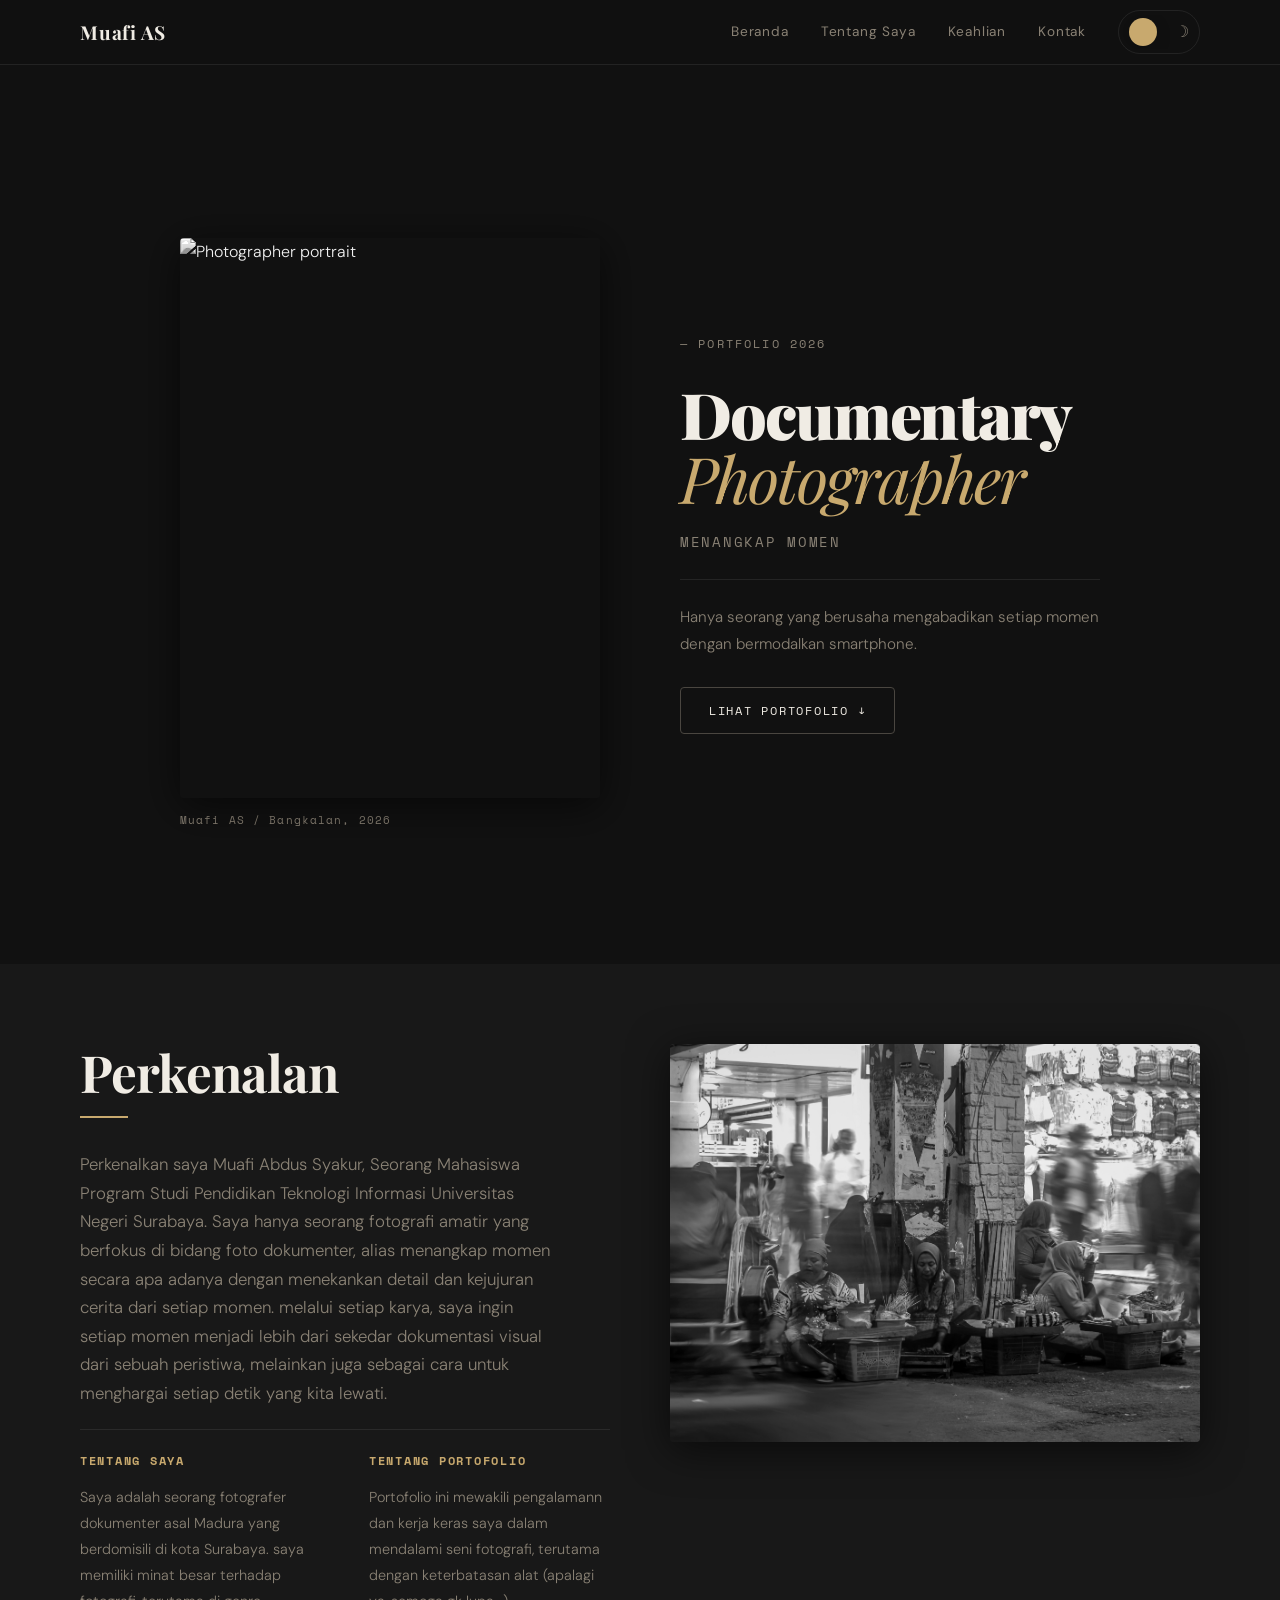
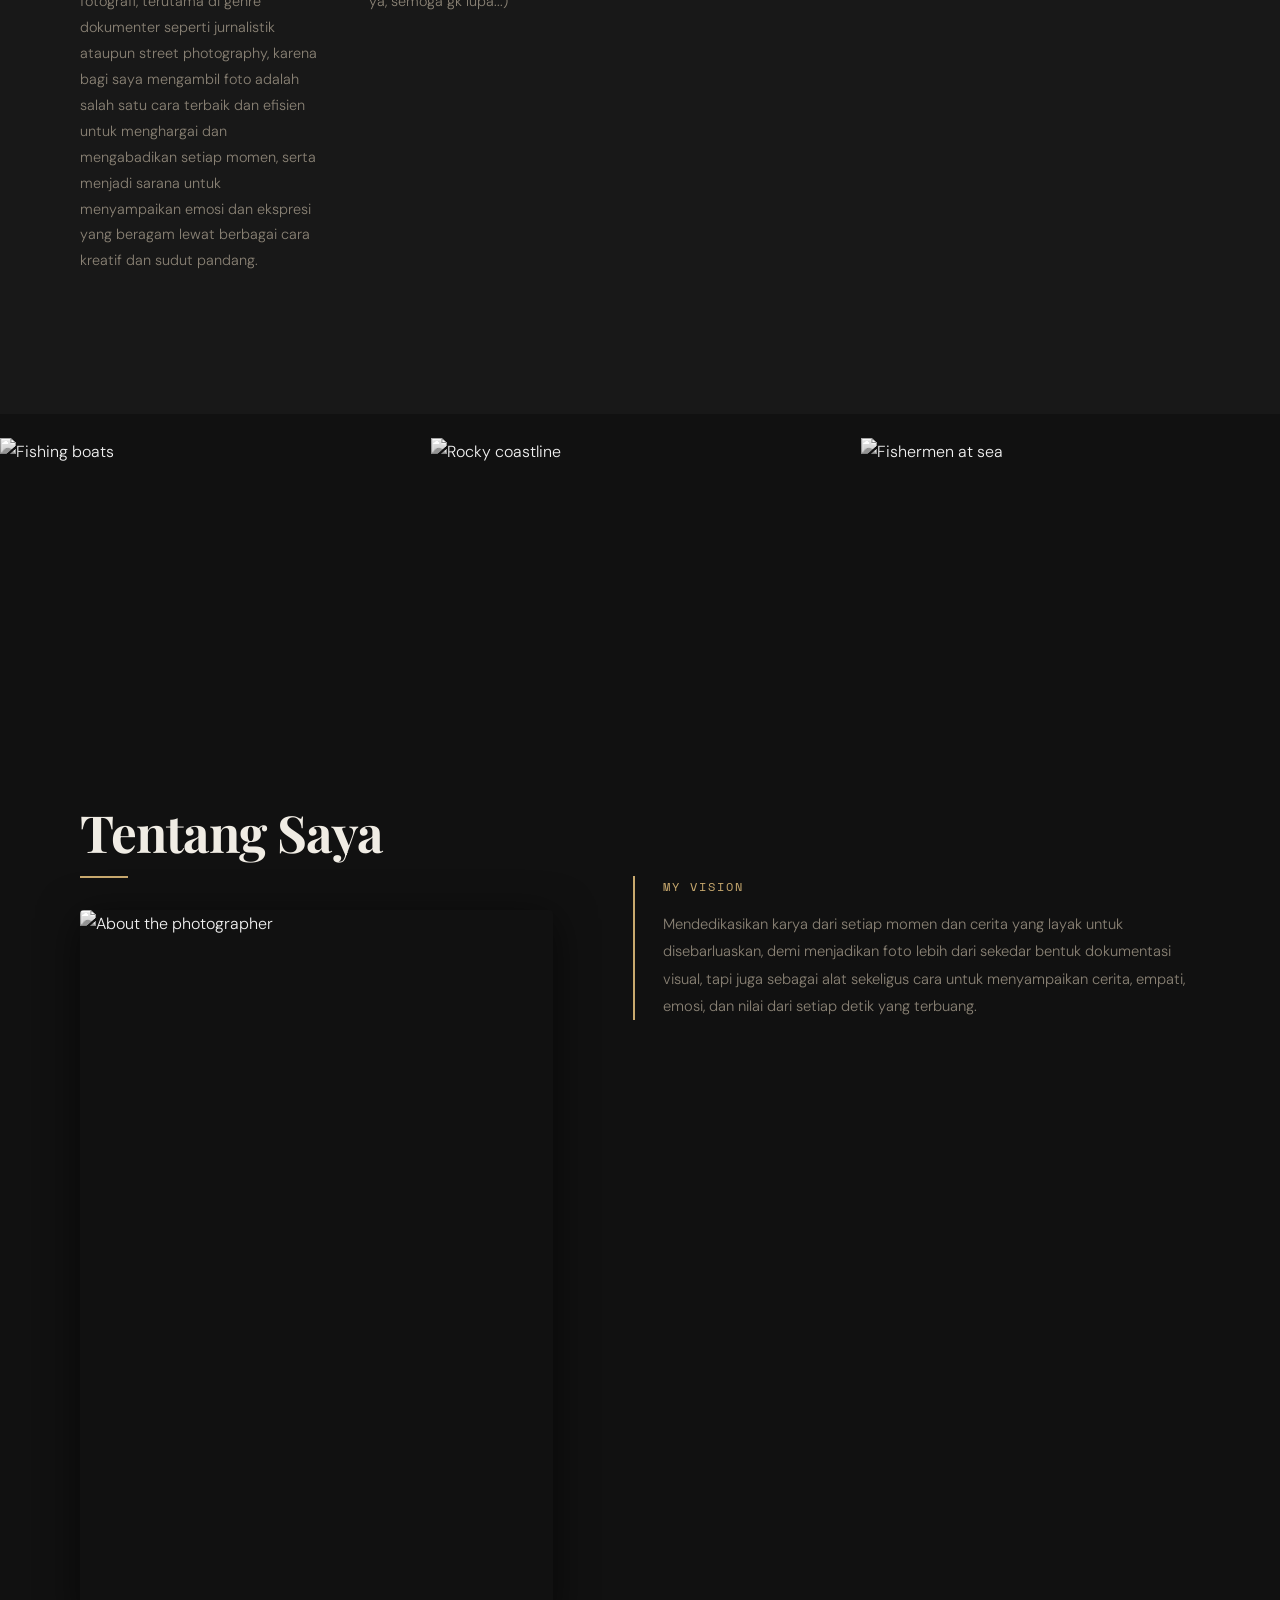
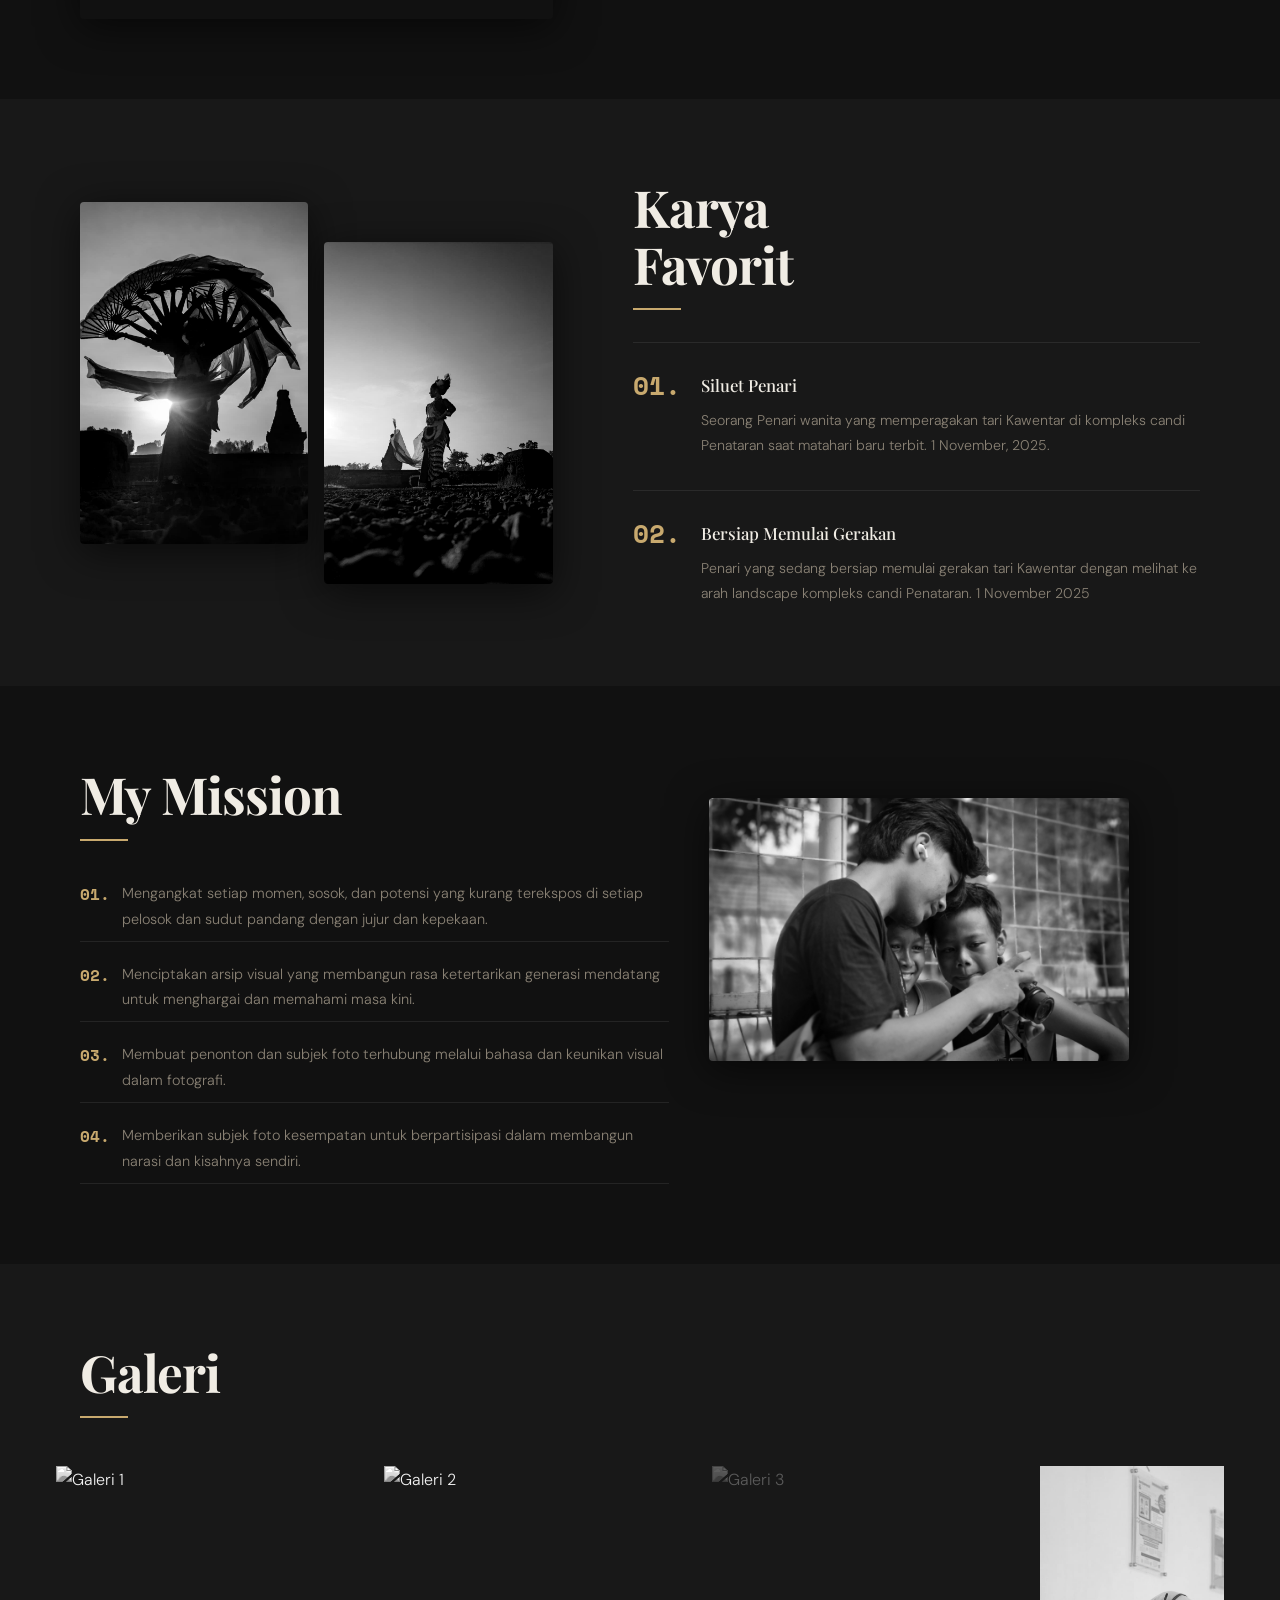
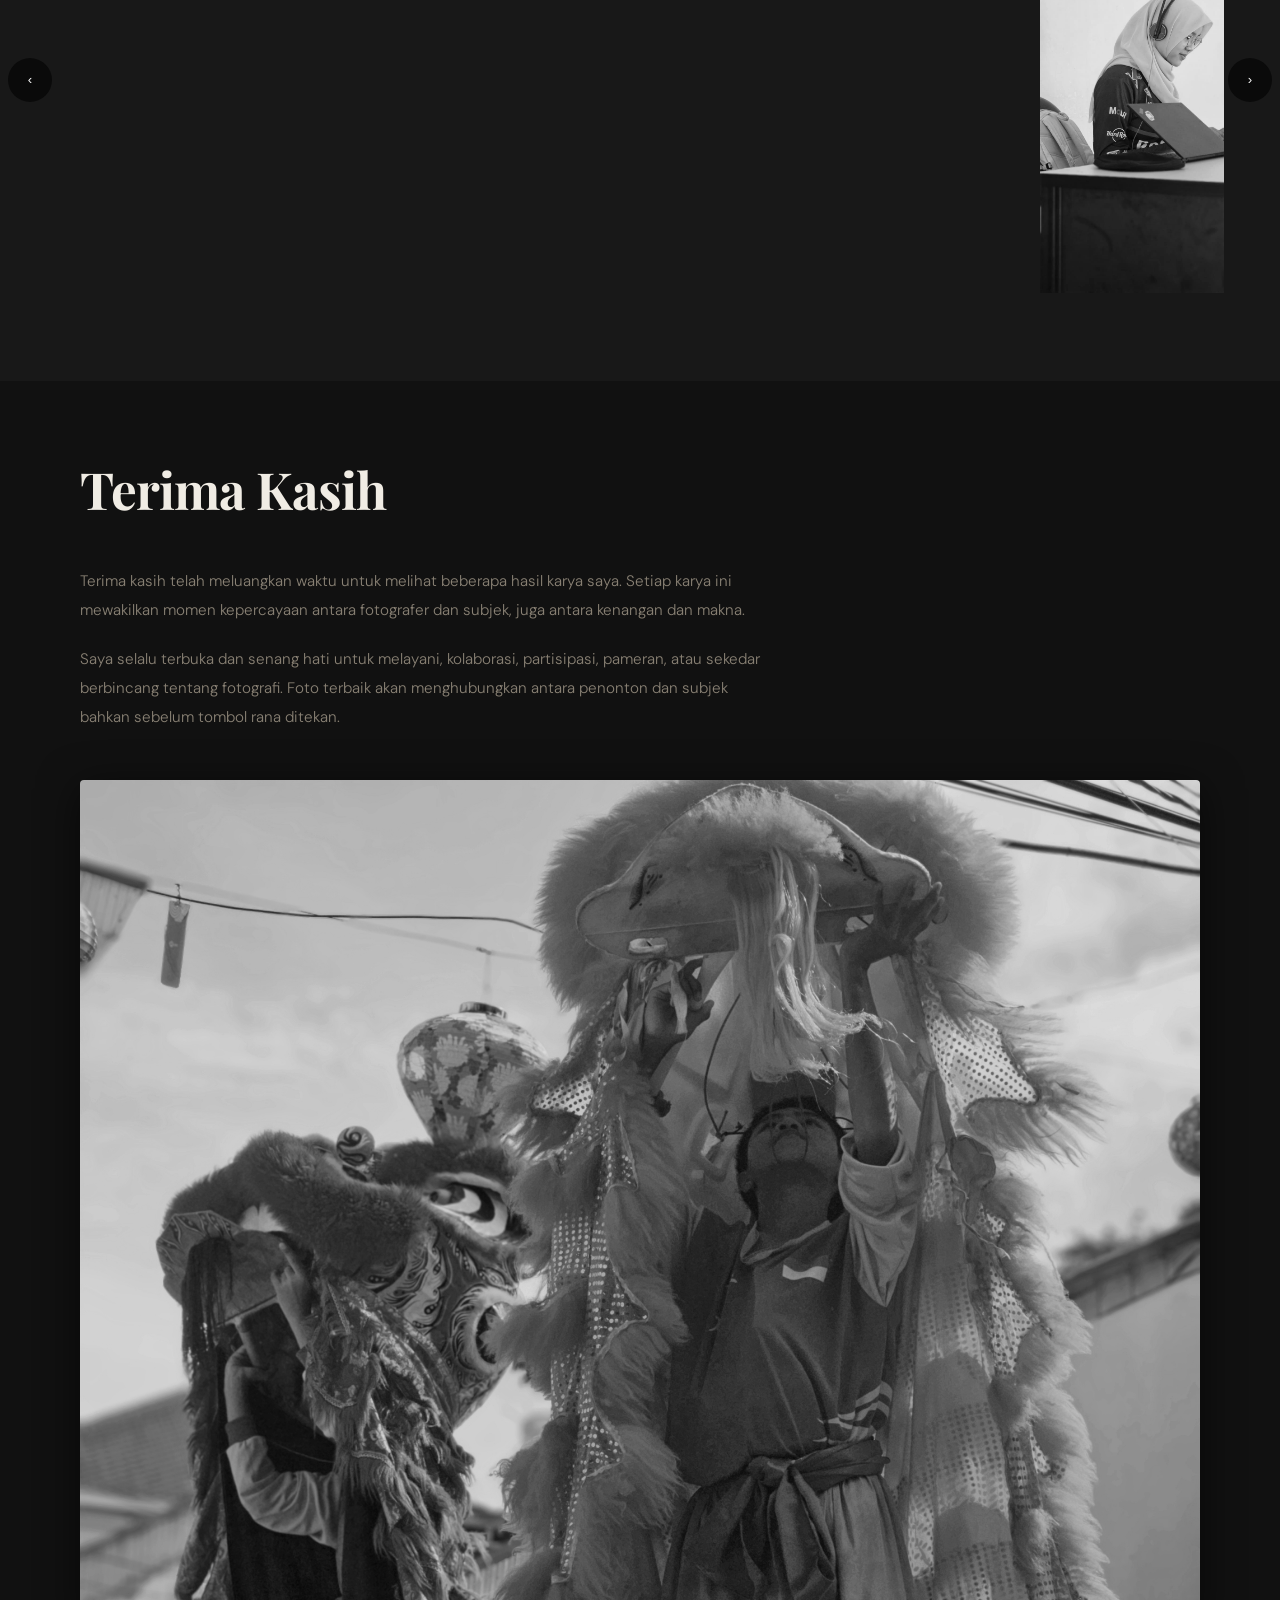
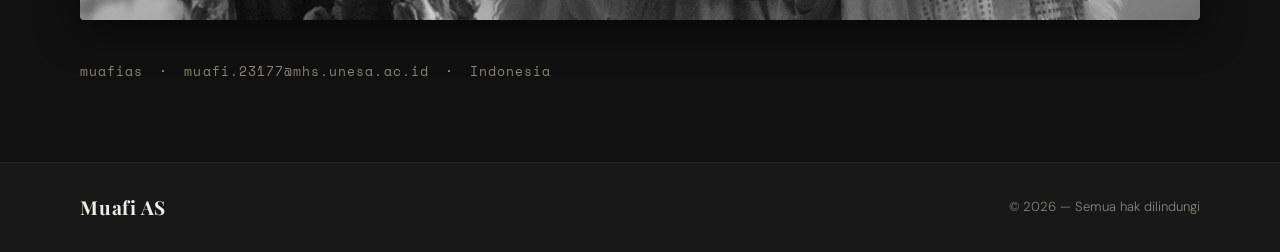
==== commit ca18c2ad: "perbaikan bahasa" ====
--- a/index.html
+++ b/index.html
@@ -46,10 +46,10 @@
       <div class="hero-text fade-up delay-1">
         <span class="eyebrow">— Portfolio 2026</span>
         <h1 class="hero-title">Documentary<br /><em>Photographer</em></h1>
-        <p class="hero-subtitle">Capturing the moment</p>
+        <p class="hero-subtitle">Menangkap Momen</p>
         <div class="divider-line"></div>
         <p class="hero-body">
-          Dengan lensa yang tertuju pada kondisi manusia, saya mendokumentasikan kisah-kisah yang hidup di antara detak jantung — sudut jalan, desa nelayan, upacara sakral, serta hari-hari biasa yang menjadi istimewa karena cahaya.
+          Hanya seorang yang berusaha mengabadikan setiap momen dengan bermodalkan smartphone.
         </p>
         <a href="#portfolio" class="btn-ghost">Lihat Portofolio ↓</a>
       </div>
@@ -61,22 +61,22 @@
     <div class="container">
       <div class="intro-top">
         <div class="intro-heading">
-          <h2 class="section-title fade-up">Introduction</h2>
+          <h2 class="section-title fade-up">Perkenalan</h2>
           <div class="title-bar fade-up"></div>
           <p class="intro-lead fade-up">
-            Saya Muafi, seorang mahasiswa Pendidikan Teknologi Informasi di Universitas Negeri Surabaya (UNESA) dan fotografer dokumenter yang aktif terlibat dalam AFO (Aktivitas Fotografi Unesa). Saya fokus pada pengambilan momen secara autentik, dengan memperhatikan detail dan penceritaan; melalui setiap karya saya, saya berkomitmen untuk menciptakan dokumentasi yang tidak hanya merekam peristiwa tetapi juga menghadirkan kembali emosi di dalamnya, membuat setiap momen lebih bermakna dan berkesan.
+            Perkenalkan saya Muafi Abdus Syakur, Seorang Mahasiswa Program Studi Pendidikan Teknologi Informasi Universitas Negeri Surabaya. Saya hanya seorang fotografi amatir yang berfokus di bidang foto dokumenter, alias menangkap momen secara apa adanya dengan menekankan detail dan kejujuran cerita dari setiap momen. melalui setiap karya, saya ingin setiap momen menjadi lebih dari sekedar dokumentasi visual dari sebuah peristiwa, melainkan juga sebagai cara untuk menghargai setiap detik yang kita lewati.
           </p>
           <div class="intro-cols fade-up">
             <div class="intro-col">
               <h4>Tentang Saya</h4>
               <p>
-                Saya seorang fotografer dokumenter yang berbasis di Indonesia, dengan semangat tinggi untuk mengabadikan momen-momen mentah dan tanpa filter yang mengungkap kedalaman pengalaman manusia. Karya saya mencakup lanskap perkotaan dan desa-desa terpencil di seluruh kepulauan.
+                Saya adalah seorang fotografer dokumenter asal Madura yang berdomisili di kota Surabaya. saya memiliki minat besar terhadap fotografi, terutama di genre dokumenter seperti jurnalistik ataupun street photography, karena bagi saya mengambil foto adalah salah satu cara terbaik dan efisien untuk menghargai dan mengabadikan setiap momen, serta menjadi sarana untuk menyampaikan emosi dan ekspresi yang beragam lewat berbagai cara kreatif dan sudut pandang.
               </p>
             </div>
             <div class="intro-col">
               <h4>Tentang Portofolio</h4>
               <p>
-                Portofolio saya mewakili kerja lapangan selama bertahun-tahun di seluruh kepulauan Indonesia — dari komunitas nelayan di Jawa hingga tradisi dataran tinggi Sulawesi — selalu mencari momen yang menentukan dan tak terulang.
+                Portofolio ini mewakili pengalamann dan kerja keras saya dalam mendalami seni fotografi, terutama dengan keterbatasan alat (apalagi ya, semoga gk lupa...)
               </p>
             </div>
           </div>
@@ -84,7 +84,7 @@
         <div class="intro-image-wrap fade-up delay-1">
           <img
             src="landscape1.jpg"
-            alt="Fotografi dokumenter"
+            alt="Documentary photography"
           />
         </div>
       </div>
@@ -94,14 +94,14 @@
   <!-- PHOTO SHOWCASE ROW -->
   <section class="showcase">
     <div class="showcase-grid">
-        <div class="showcase-item fade-up">
-        <img src="landscape2.png" alt="Perahu nelayan" />
+      <div class="showcase-item fade-up">
+        <img src="landscape2.png" alt="Fishing boats" />
       </div>
       <div class="showcase-item fade-up delay-1">
-        <img src="landscape3.png" alt="Pesisir berbatu" />
+        <img src="landscape3.png" alt="Rocky coastline" />
       </div>
       <div class="showcase-item fade-up delay-2">
-        <img src="landscape4.png" alt="Nelayan di laut" />
+        <img src="landscape4.png" alt="Fishermen at sea" />
       </div>
     </div>
   </section>
@@ -121,17 +121,17 @@
       </div>
       <div class="about-right fade-up delay-1">
         <div class="about-block">
-          <span class="block-label">Visi Saya</span>
+          <span class="block-label">My Vision</span>
           <p>
-            Menciptakan foto yang melampaui dokumentasi semata — gambar yang membangkitkan empati, memicu percakapan, dan menjadi saksi bagi kisah-kisah yang mungkin luput dari perhatian.
+            Mendedikasikan karya dari setiap momen dan cerita yang layak untuk disebarluaskan, demi menjadikan foto lebih dari sekedar bentuk dokumentasi visual, tapi juga sebagai alat sekeligus cara untuk menyampaikan cerita, empati, emosi, dan nilai dari setiap detik yang terbuang.
           </p>
         </div>
-        <div class="about-block">
+        <!-- <div class="about-block">
           <span class="block-label">Misi Saya</span>
           <p>
             Mendedikasikan karya saya untuk komunitas yang kisahnya layak didengar. Saya melihat fotografi sebagai tanggung jawab — terhadap subjek, penonton, dan catatan sejarah. Misi saya adalah mendokumentasikan dengan martabat dan tujuan.
           </p>
-        </div>
+        </div> -->
       </div>
     </div>
   </section>
@@ -148,20 +148,24 @@
         </div>
       </div>
       <div class="portfolio-text fade-up delay-1">
-        <h2 class="section-title">Portofolio<br />Favorit Saya</h2>
+        <h2 class="section-title">Karya<br />Favorit</h2>
         <div class="title-bar"></div>
         <div class="port-item">
           <span class="port-num">01.</span>
           <div>
-            <strong>Gema Cahaya dan Tradisi</strong>
-            <p>Momen kuat ketika gerak dan tradisi bertemu, ditangkap pada kehangatan golden hour. Kain yang mengalir dan siluet menciptakan komposisi dinamis yang menonjolkan ekspresi budaya dan keindahan cahaya.</p>
+            <strong>Siluet Penari</strong>
+            <p>
+              Seorang Penari wanita yang memperagakan tari Kawentar di kompleks candi Penataran saat matahari baru terbit. 1 November, 2025.
+            </p>
           </div>
         </div>
         <div class="port-item">
           <span class="port-num">02.</span>
           <div>
-            <strong>Bisikan dalam Gerak</strong>
-            <p>Suasana tenang namun bermakna yang mencerminkan hubungan antara keberadaan manusia dan lanskap sekitarnya. Dengan cahaya alami dan ruang terbuka, gambar ini menceritakan identitas, keseimbangan, dan harmoni halus antara subjek dan lingkungan.</p>
+            <strong>Bersiap Memulai Gerakan</strong>
+            <p>
+              Penari yang sedang bersiap memulai gerakan tari Kawentar dengan melihat ke arah landscape kompleks candi Penataran. 1 November 2025 
+            </p>
           </div>
         </div>
       </div>
@@ -172,30 +176,38 @@
   <section class="section mission-section" id="mission">
     <div class="container mission-grid">
       <div class="mission-text fade-up">
-        <h2 class="section-title">Misi Saya</h2>
+        <h2 class="section-title">My Mission</h2>
         <div class="title-bar"></div>
         <div class="mission-list">
           <div class="mission-item">
             <span class="mission-num">01.</span>
-            <p>Mendokumentasikan komunitas yang kurang terwakili di seluruh nusantara dengan kejujuran dan kepekaan.</p>
+            <p>
+              Mengangkat setiap momen, sosok, dan potensi yang kurang terekspos di setiap pelosok dan sudut pandang dengan jujur dan kepekaan.
+            </p>
           </div>
           <div class="mission-item">
             <span class="mission-num">02.</span>
-            <p>Menciptakan arsip visual yang menjadi bukti sejarah bagi generasi mendatang untuk memahami masa kini kita.</p>
+            <p>
+              Menciptakan arsip visual yang membangun rasa ketertarikan generasi mendatang untuk menghargai dan memahami masa kini.
+            </p>
           </div>
           <div class="mission-item">
             <span class="mission-num">03.</span>
-            <p>Membangun jembatan antara audiens perkotaan dan kehidupan pedesaan melalui bahasa universal fotografi.</p>
+            <p>
+              Membuat penonton dan subjek foto terhubung melalui bahasa dan keunikan visual dalam fotografi.
+            </p>
           </div>
           <div class="mission-item">
             <span class="mission-num">04.</span>
-            <p>Berkolaborasi dengan subjek sebagai rekan penulis kisah mereka — mengembalikan suara kepada mereka yang difoto.</p>
+            <p>
+              Memberikan subjek foto kesempatan untuk berpartisipasi dalam membangun narasi dan kisahnya sendiri.
+            </p>
           </div>
         </div>
       </div>
         <div class="mission-images fade-up delay-1">
           <div class="mission-img">
-            <img src="landscape6.jpg" alt="Gambar misi" />
+            <img src="landscape6.jpg" alt="Mission image" />
           </div>
         </div>
     </div>
@@ -230,10 +242,10 @@
       <div class="title-bar fade-up"></div>
       <div class="thankyou-text fade-up">
         <p>
-          Terima kasih telah meluangkan waktu untuk melihat karya saya. Setiap foto di sini mewakili momen kepercayaan — antara fotografer dan subjek, antara memori dan makna. Jika foto-foto ini menyentuh Anda, itu sangat berarti.
+          Terima kasih telah meluangkan waktu untuk melihat beberapa hasil karya saya. Setiap karya ini mewakilkan momen kepercayaan antara fotografer dan subjek, juga antara kenangan dan makna.
         </p>
         <p>
-          Untuk kolaborasi, pameran, tugas editorial, atau sekadar berbincang tentang fotografi — saya selalu terbuka untuk terhubung. Foto terbaik sering kali berawal jauh sebelum rana ditekan, dari hubungan dan cerita yang dibagi.
+         Saya selalu terbuka dan senang hati untuk melayani, kolaborasi, partisipasi, pameran, atau sekedar berbincang tentang fotografi. Foto terbaik akan menghubungkan antara penonton dan subjek bahkan sebelum tombol rana ditekan.
         </p>
       </div>
       <div class="thankyou-image fade-up">
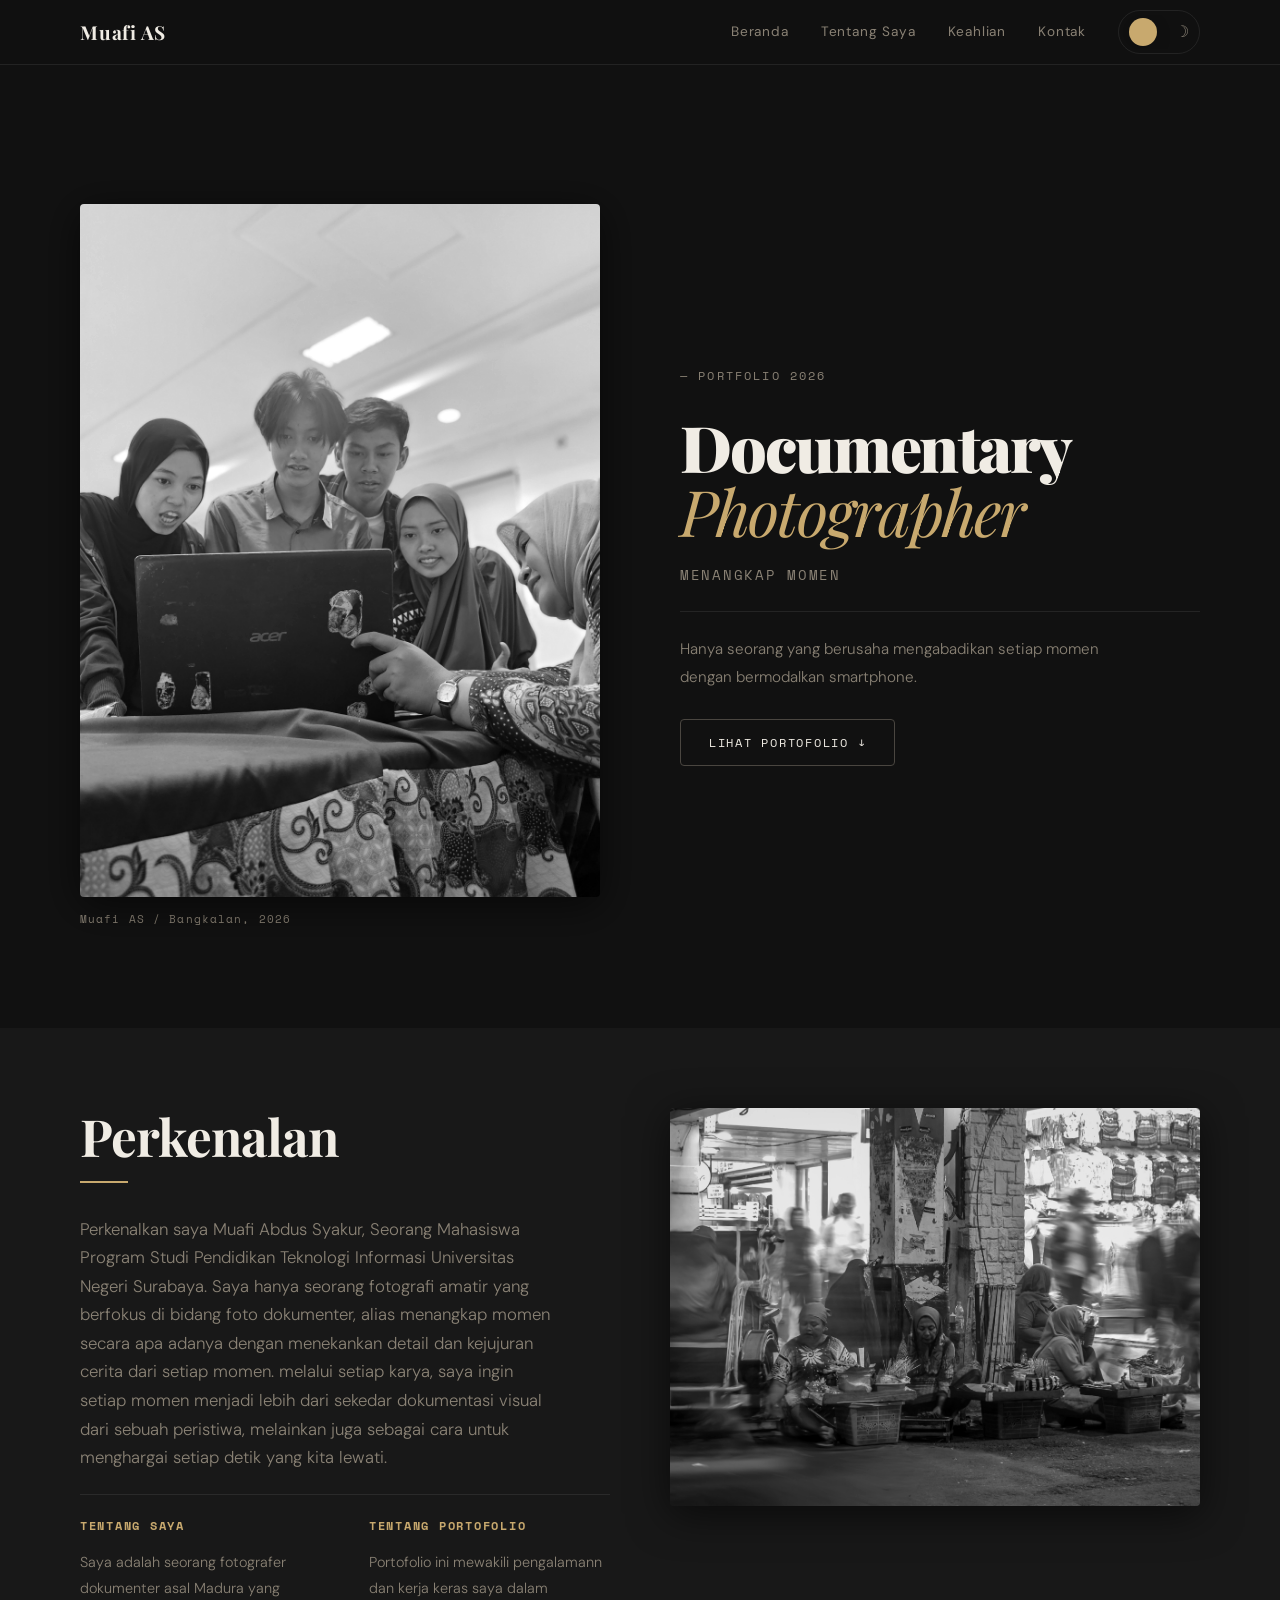
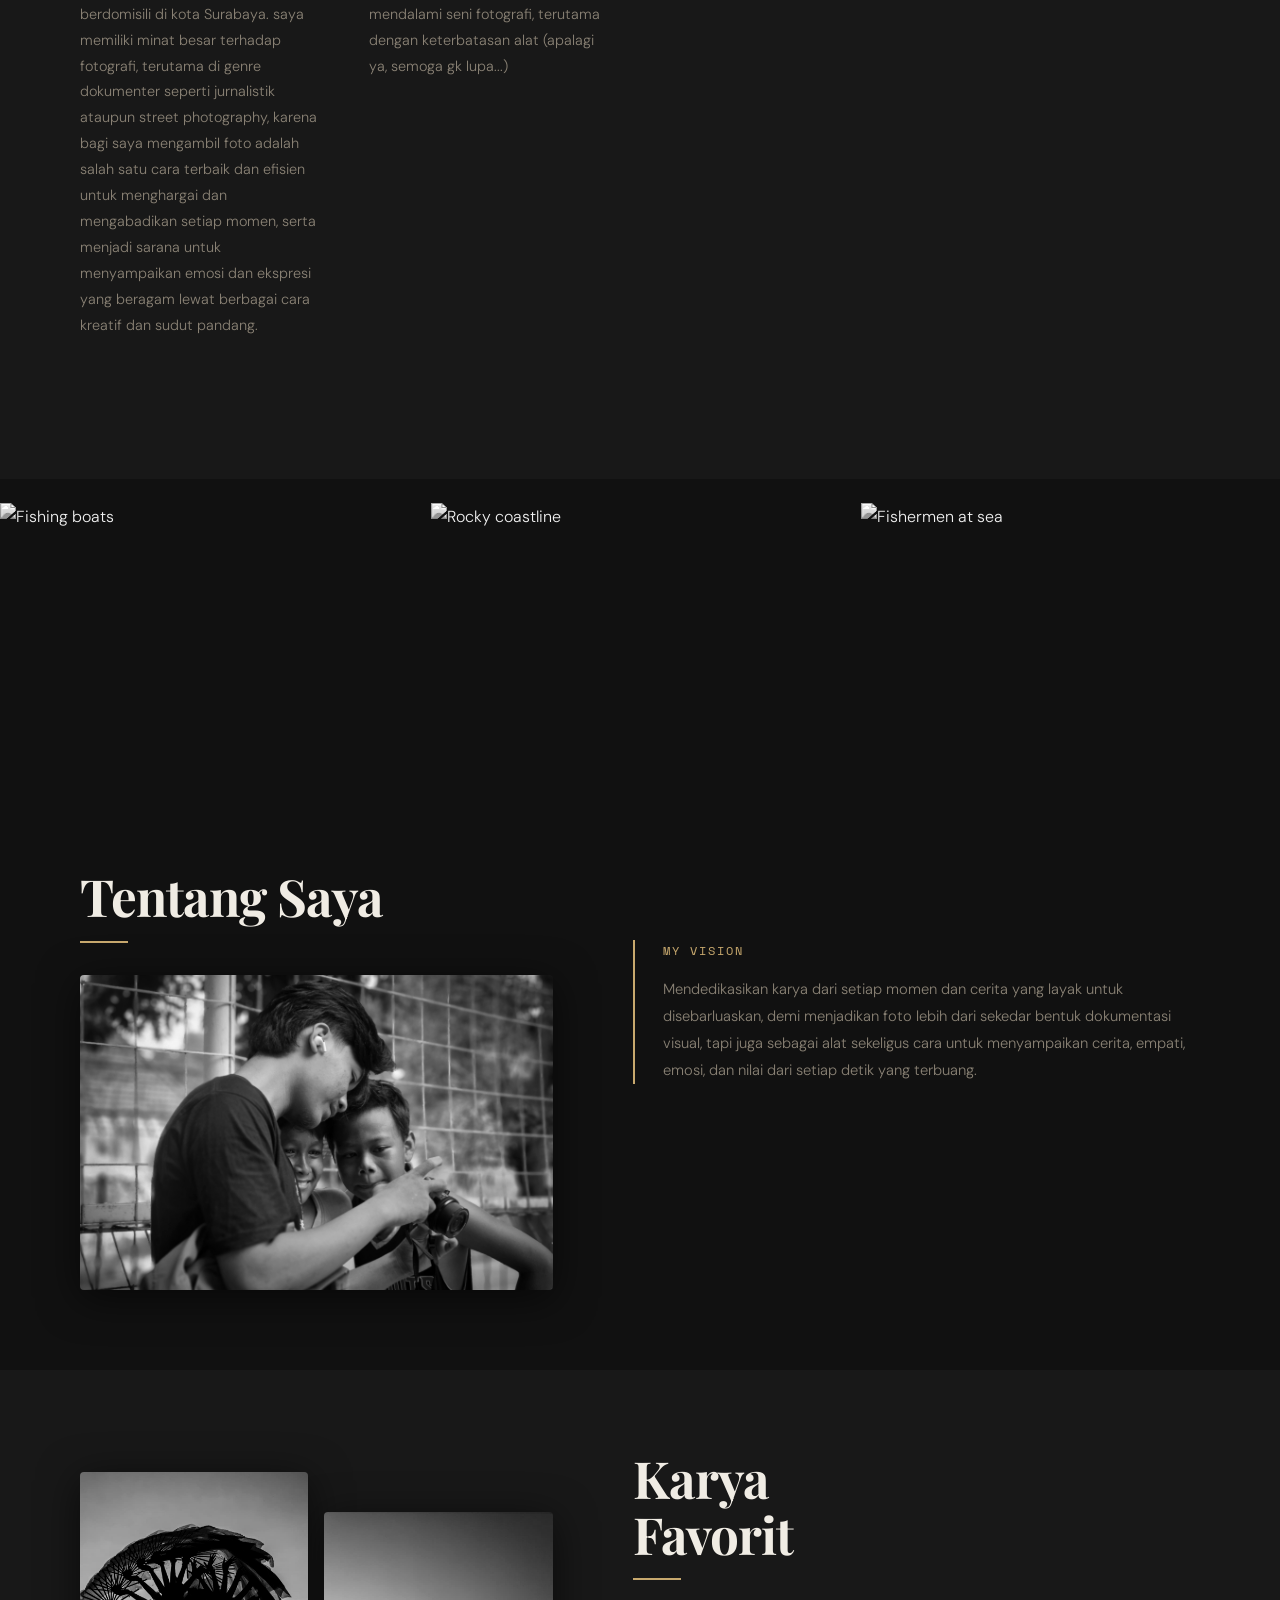
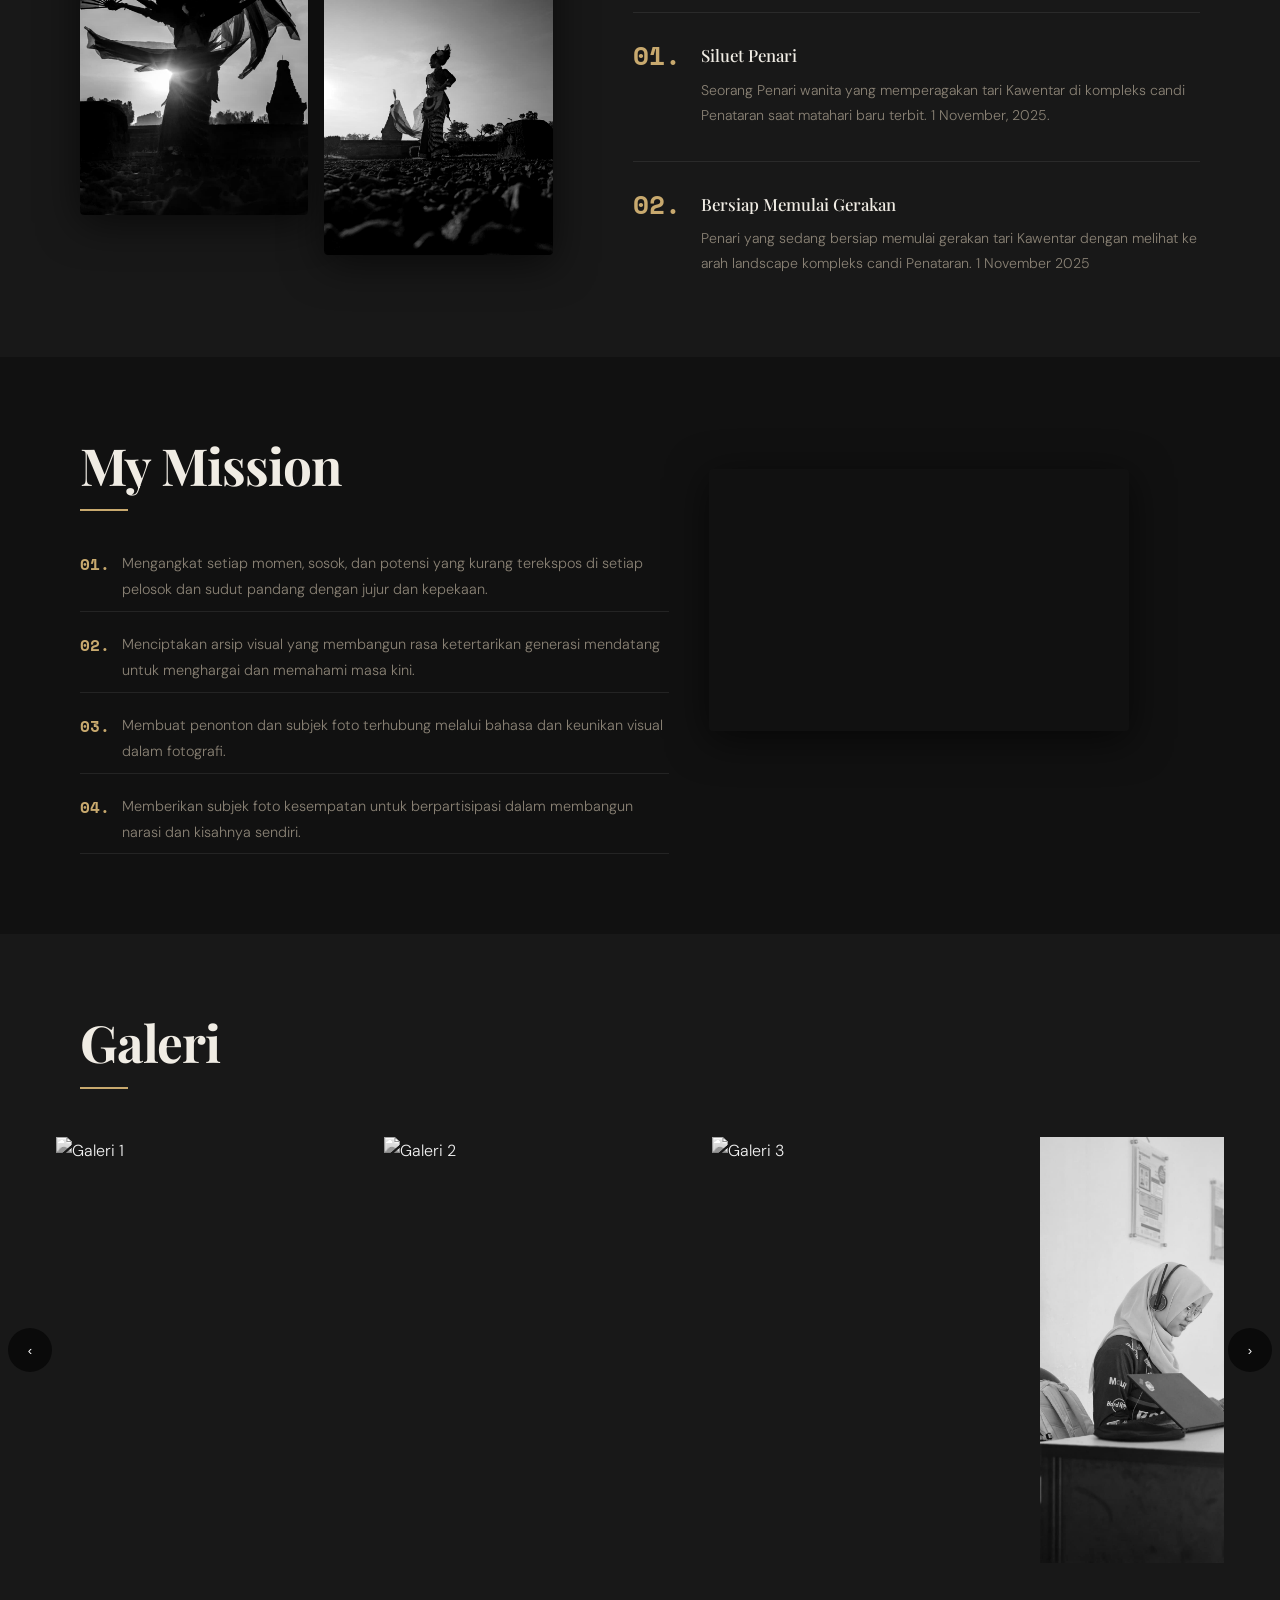
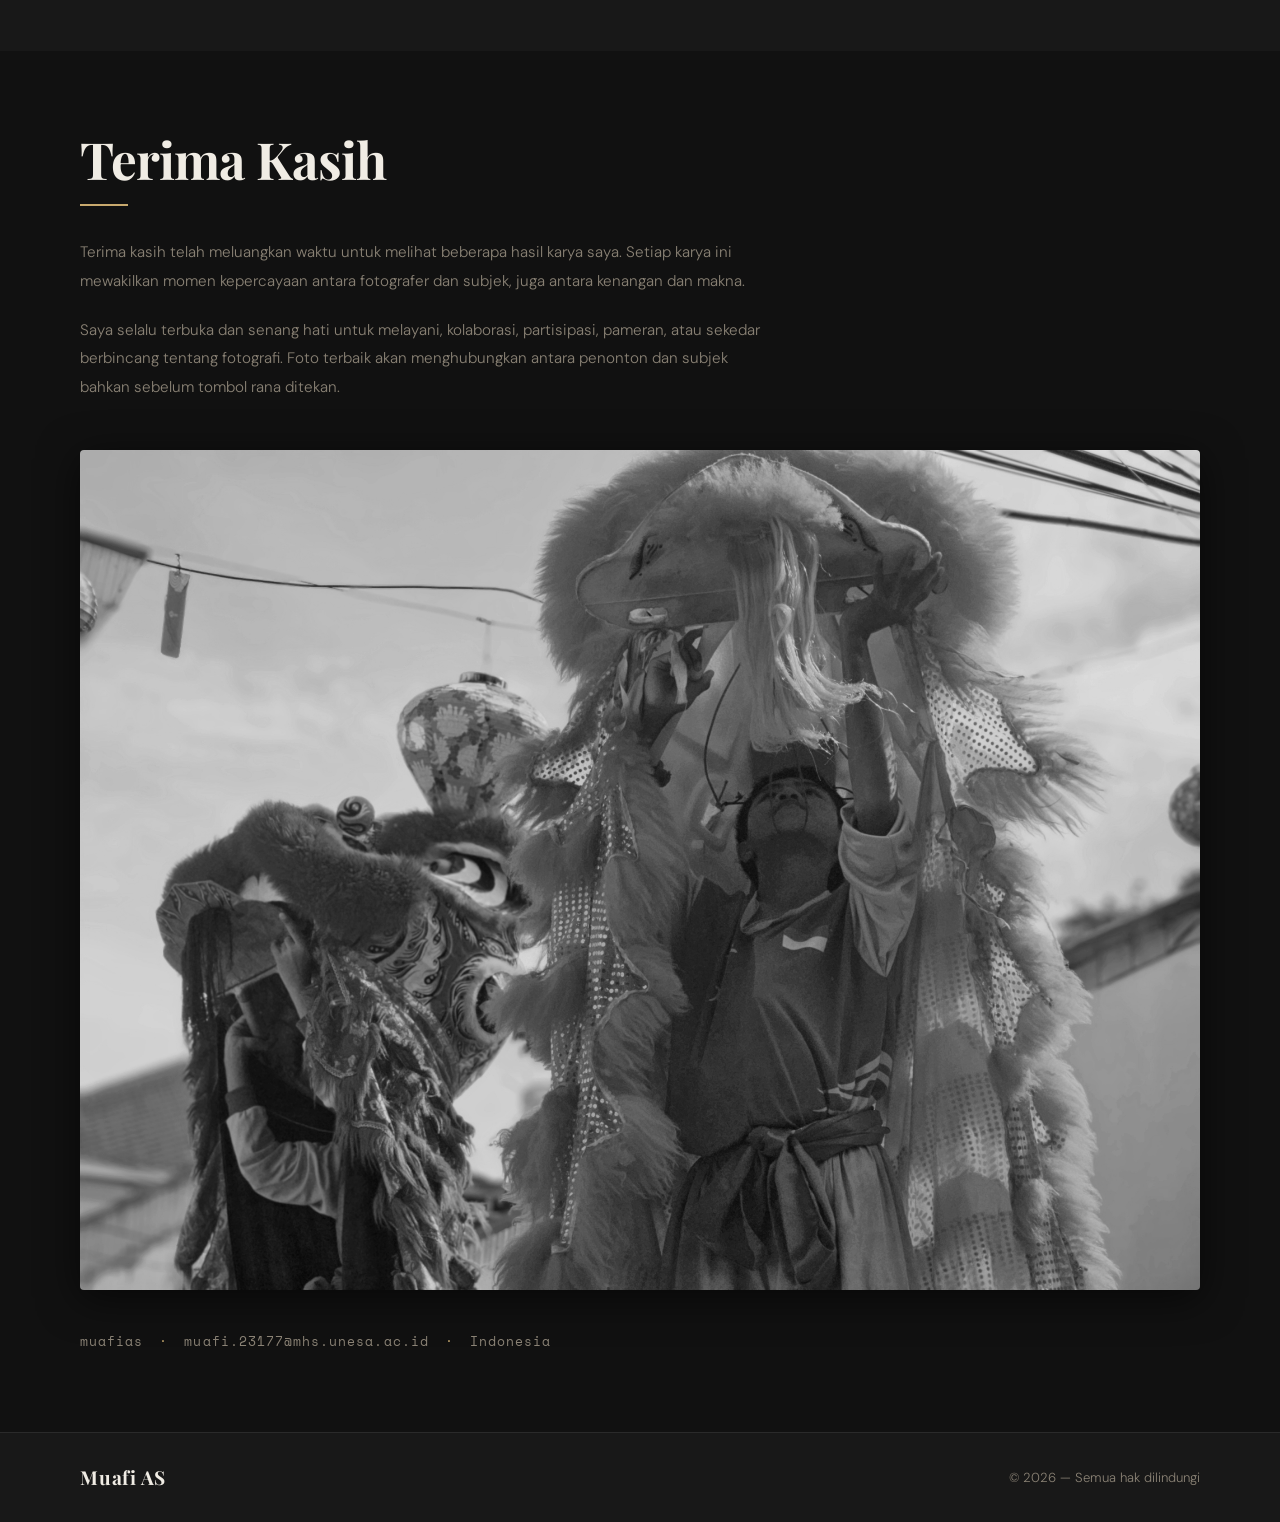
==== commit 5842f42d: "initial commit: cek nyoba buat ganti foto pt2" ====
--- a/index.html
+++ b/index.html
@@ -37,7 +37,7 @@
     <div class="container hero-grid">
       <div class="hero-image-wrap fade-up">
         <img
-          src="potrait1.png"
+          src="17.jpg"
           alt="Photographer portrait"
           class="hero-img"
         />
@@ -114,7 +114,7 @@
         <div class="title-bar"></div>
         <div class="about-portrait-wrap">
           <img
-            src="potrait2.png"
+            src="landscape6.jpg"
             alt="About the photographer"
           />
         </div>
@@ -207,7 +207,6 @@
       </div>
         <div class="mission-images fade-up delay-1">
           <div class="mission-img">
-            <img src="landscape6.jpg" alt="Mission image" />
           </div>
         </div>
     </div>
--- a/style.css
+++ b/style.css
@@ -438,7 +438,7 @@
 }
 
 .about-portrait-wrap {
-  aspect-ratio: 2/3;
+  aspect-ratio: 3/2;
   overflow: hidden;
   border-radius: var(--radius);
   box-shadow: var(--shadow);
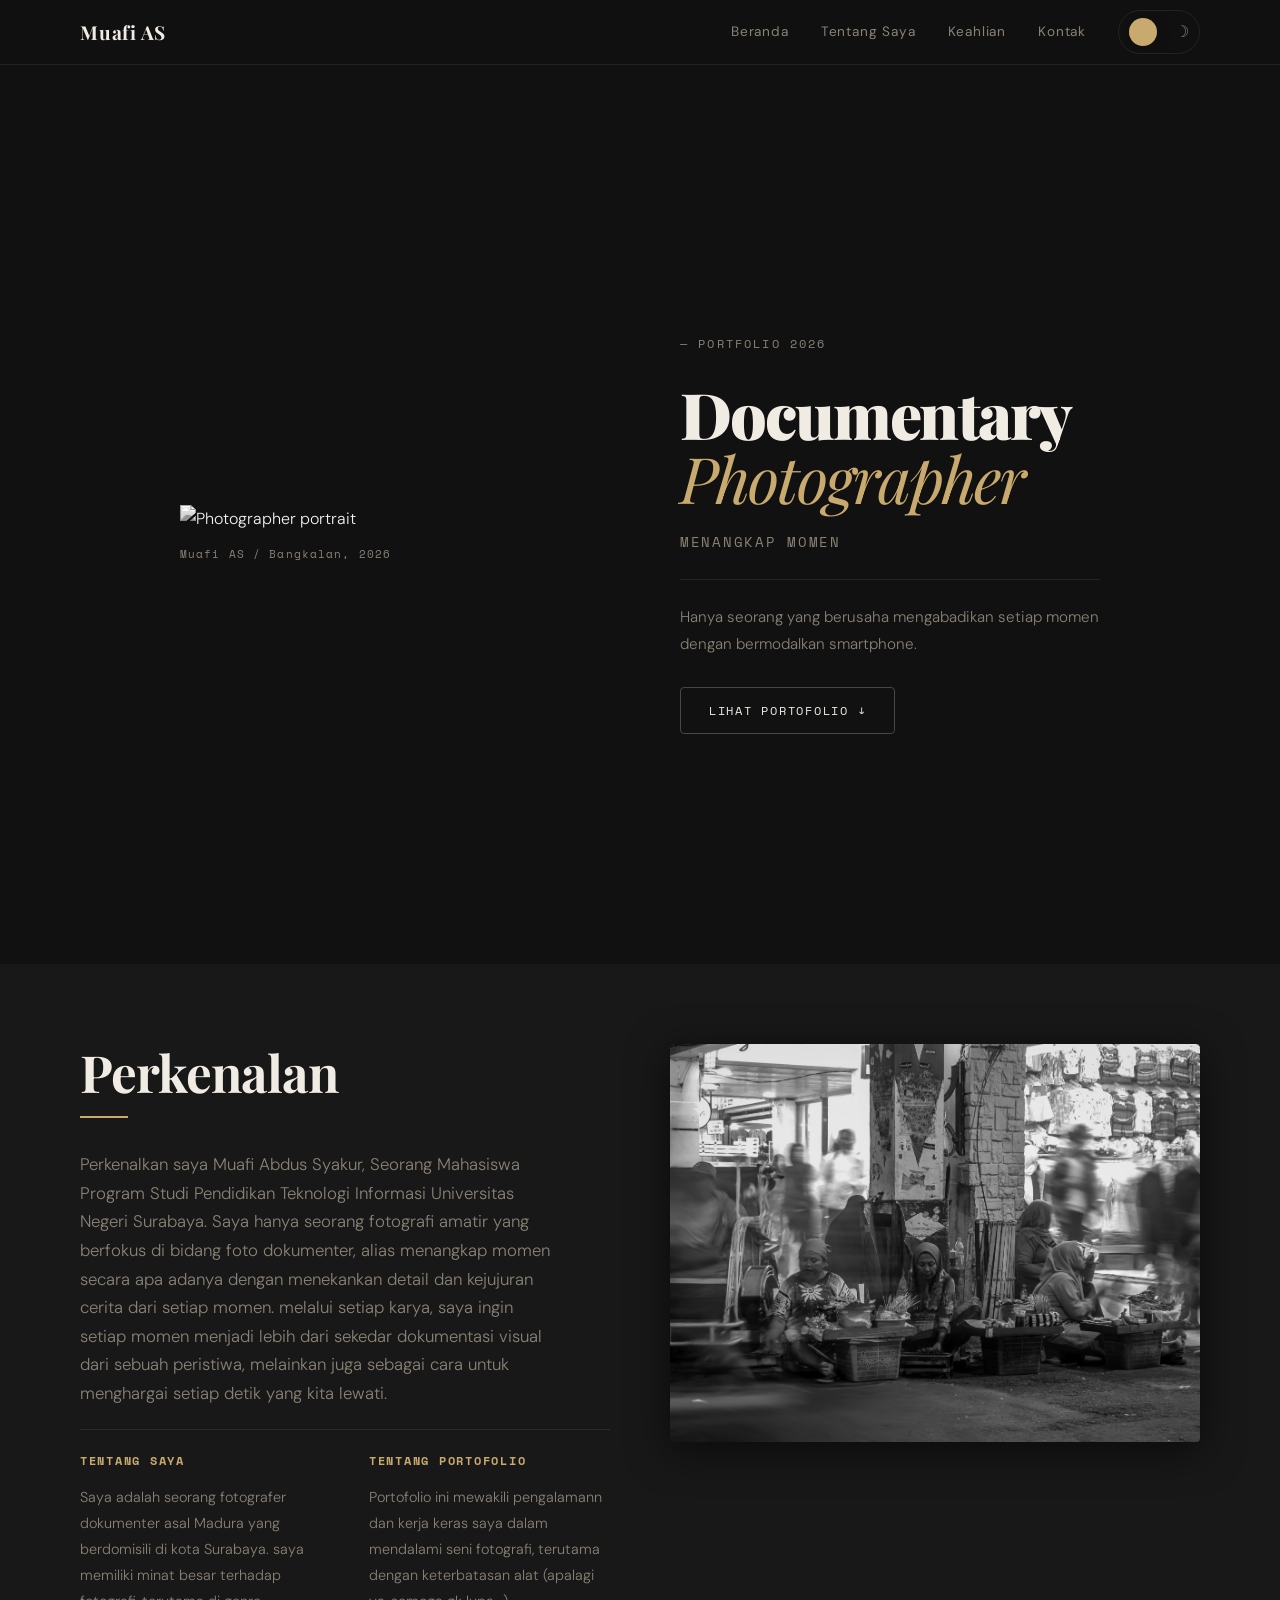
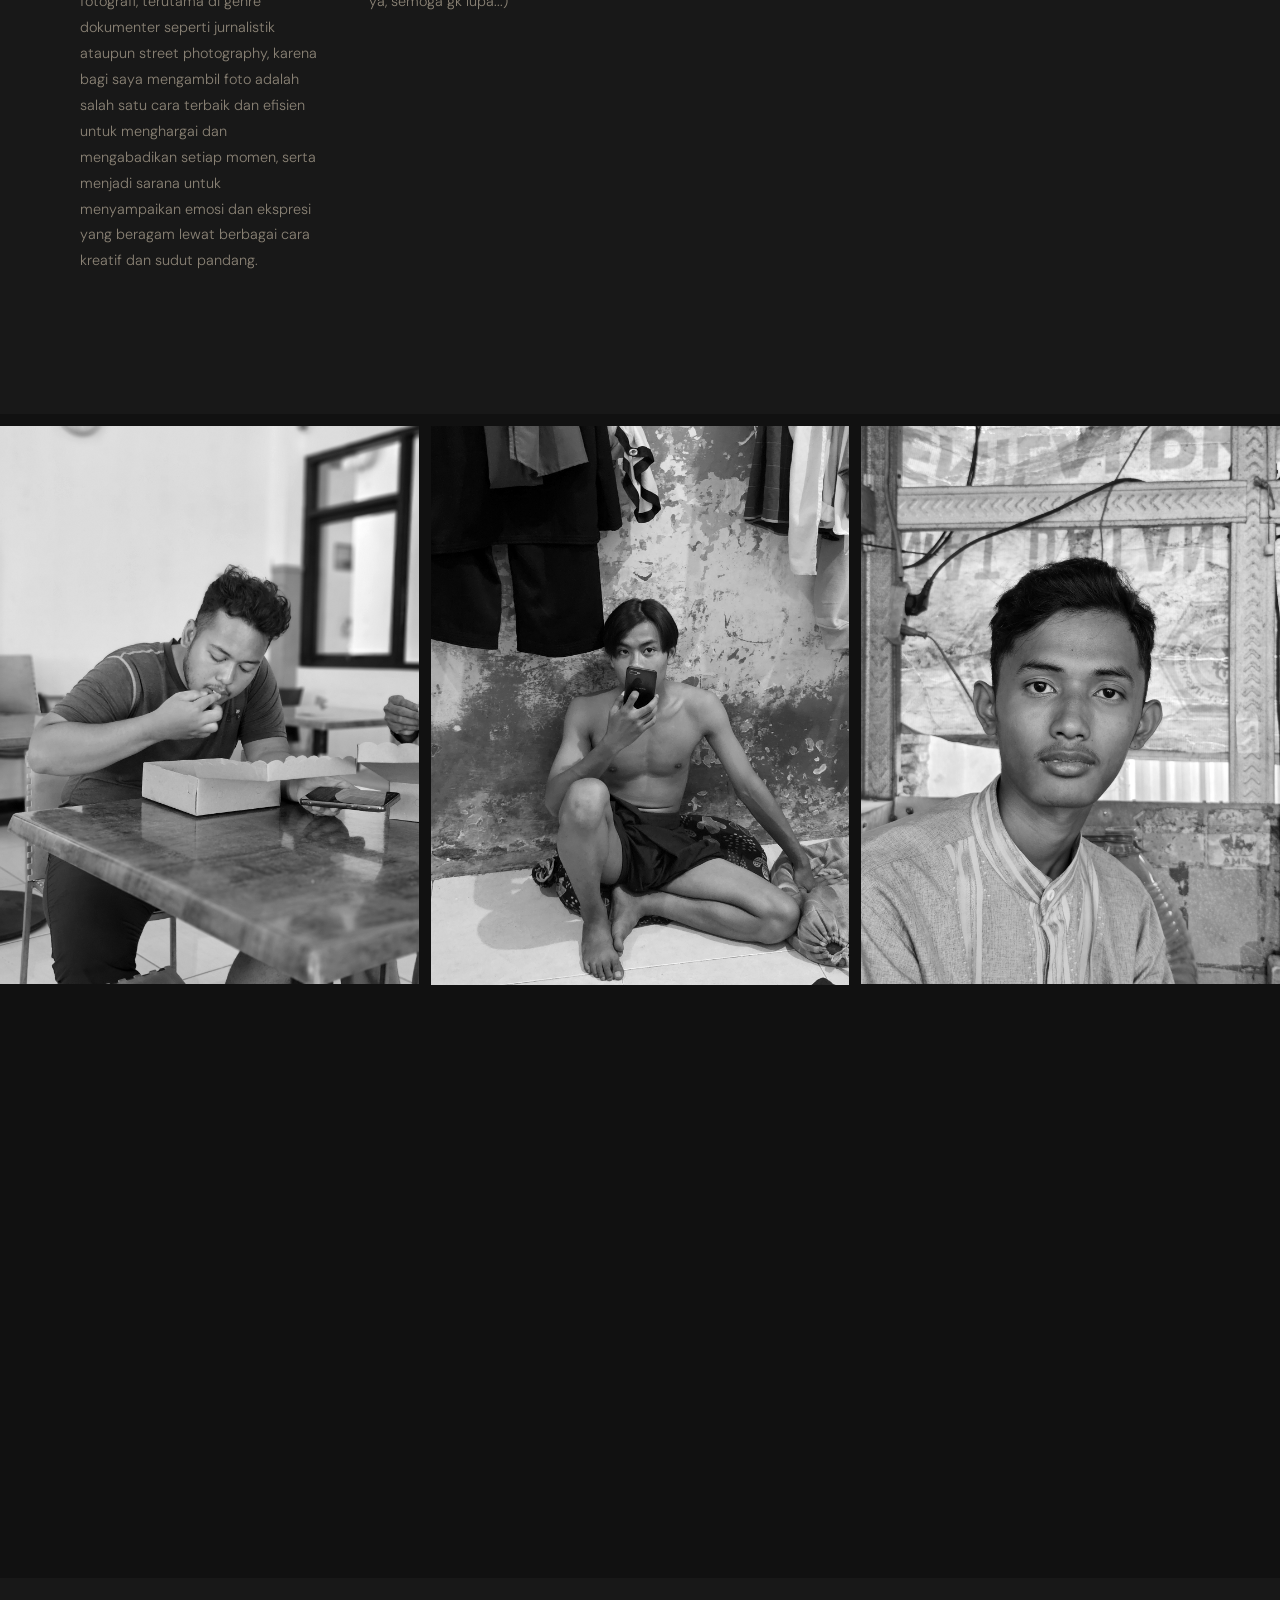
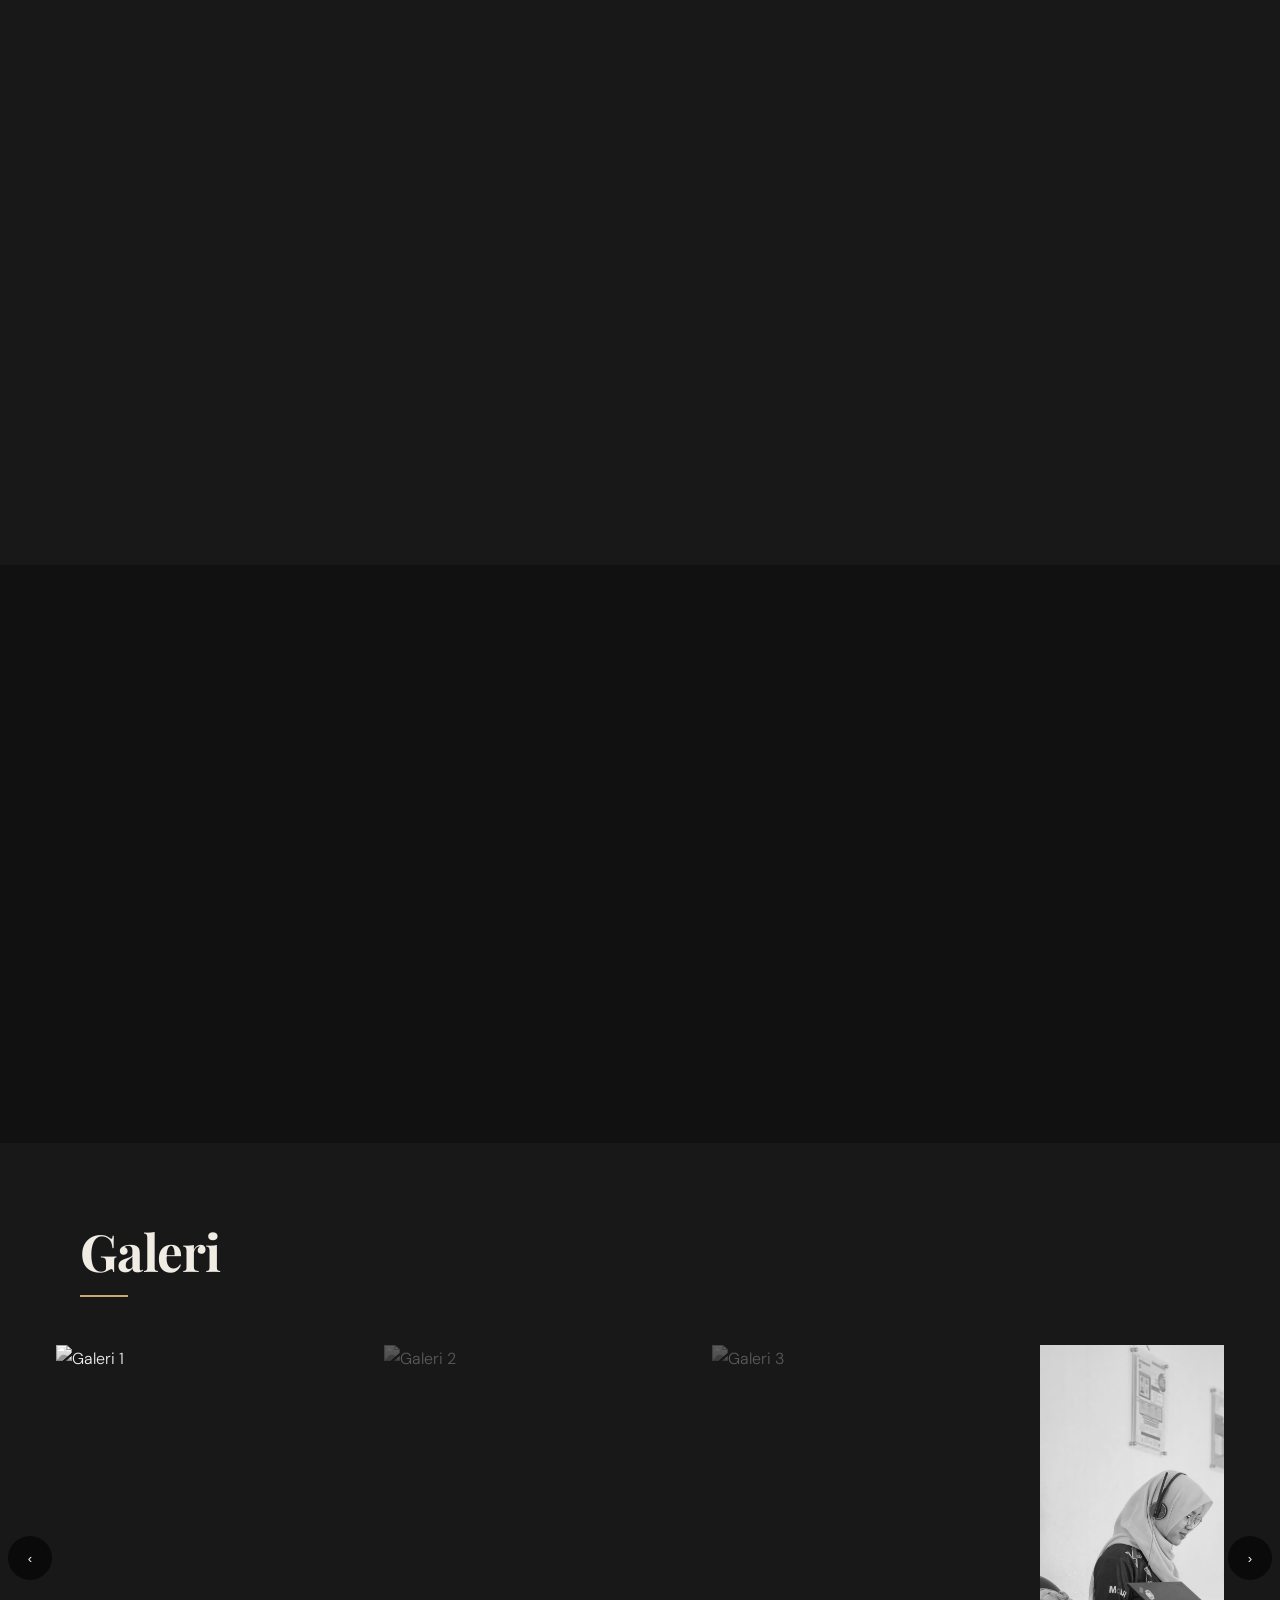
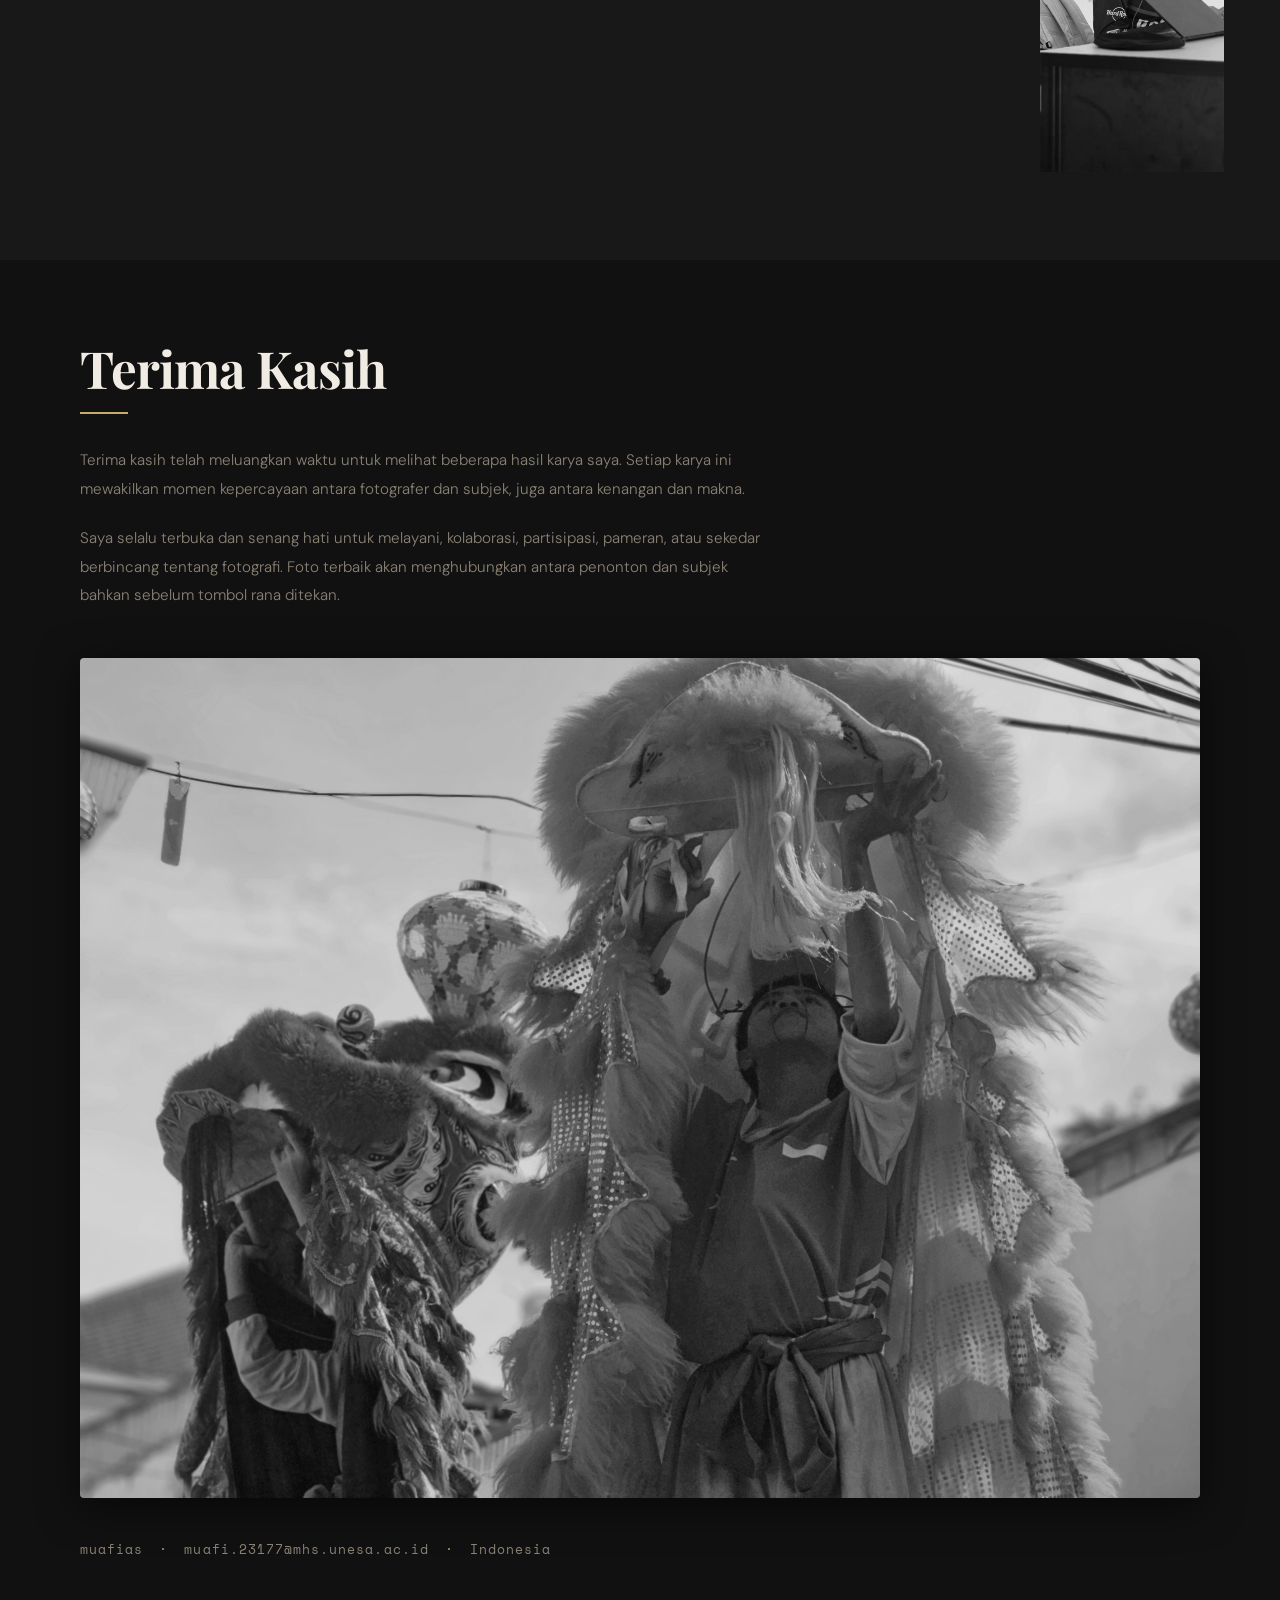
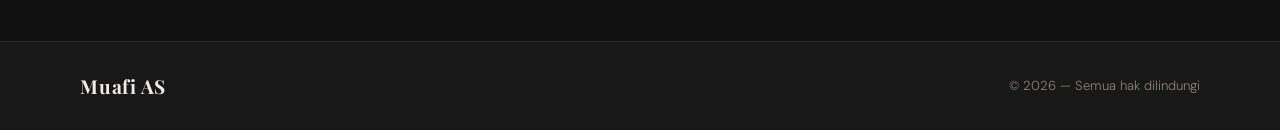
==== commit a49ac1bf: "initial commit: ni kenapa udh di push masih gk berubah ya pt2" ====
--- a/index.html
+++ b/index.html
@@ -37,7 +37,7 @@
     <div class="container hero-grid">
       <div class="hero-image-wrap fade-up">
         <img
-          src="17.jpg"
+          src="landscape2.png"
           alt="Photographer portrait"
           class="hero-img"
         />
@@ -95,13 +95,13 @@
   <section class="showcase">
     <div class="showcase-grid">
       <div class="showcase-item fade-up">
-        <img src="landscape2.png" alt="Fishing boats" />
+        <img src="2.jpg" alt="Fishing boats" />
       </div>
       <div class="showcase-item fade-up delay-1">
-        <img src="landscape3.png" alt="Rocky coastline" />
+        <img src="20260426_195735.jpg" alt="Rocky coastline" />
       </div>
       <div class="showcase-item fade-up delay-2">
-        <img src="landscape4.png" alt="Fishermen at sea" />
+        <img src="20260420_163859.jpg" alt="Fishermen at sea" />
       </div>
     </div>
   </section>
@@ -207,6 +207,7 @@
       </div>
         <div class="mission-images fade-up delay-1">
           <div class="mission-img">
+            <img src="20260221_161502(1).jpg" alt="Mission Image 1" />
           </div>
         </div>
     </div>
--- a/style.css
+++ b/style.css
@@ -276,10 +276,8 @@
 
 .hero-img {
   width: 100%;
-  aspect-ratio: 3/4;
-  object-fit: cover;
-  border-radius: var(--radius);
-  box-shadow: var(--shadow);
+  height: auto;
+  object-fit: contain;
 }
 
 .hero-img-caption {
@@ -413,7 +411,7 @@
 /* ── SHOWCASE ROW ───────────────────────────────────────── */
 .showcase {
   background: var(--bg);
-  padding: 24px 0;
+  padding: 12px 0;
 }
 
 .showcase-grid {
@@ -423,7 +421,7 @@
 }
 
 .showcase-item {
-  aspect-ratio: 16/10;
+  aspect-ratio: 3/4;
   overflow: hidden;
 }
 
@@ -586,17 +584,18 @@
 .mission-images {
   display: flex;
   flex-direction: column;
-  gap: 16px;
-  padding-top: 32px;
-  max-width: 420px;
+  gap: 32px;
+  padding-top: 64px
+  max-width: 420px
 }
 
 .mission-img {
-  aspect-ratio: 16/10;
+  aspect-ratio: 5/4;
   overflow: hidden;
-  border-radius: var(--radius);
+  border-radius var(--radius);
   box-shadow: var(--shadow);
 }
+
 
 .mission-img:hover img { transform: scale(1.04); }
 
@@ -786,13 +785,13 @@
   overflow: hidden;
   border-radius: var(--radius);
   box-shadow: var(--shadow);
-  aspect-ratio: 2/3;
-  min-height: 520px;
+  aspect-ratio: 3/4;
+  min-height: 320px;
 }
 
 .contact-title {
   font-size: clamp(2.5rem, 4.2vw, 3rem); /* 40–48px */
-  line-height: 1.02;
+  line-height: 1.0;
   margin-bottom: 8px;
 }
 
@@ -802,12 +801,12 @@
   margin: 0;
   display: flex;
   flex-direction: column;
-  gap: 18px;
+  gap: 12px;
 }
 
 .contact-list a {
   display: flex;
-  gap: 14px;
+  gap: 12px;
   align-items: center;
   color: var(--fg);
   text-decoration: none;
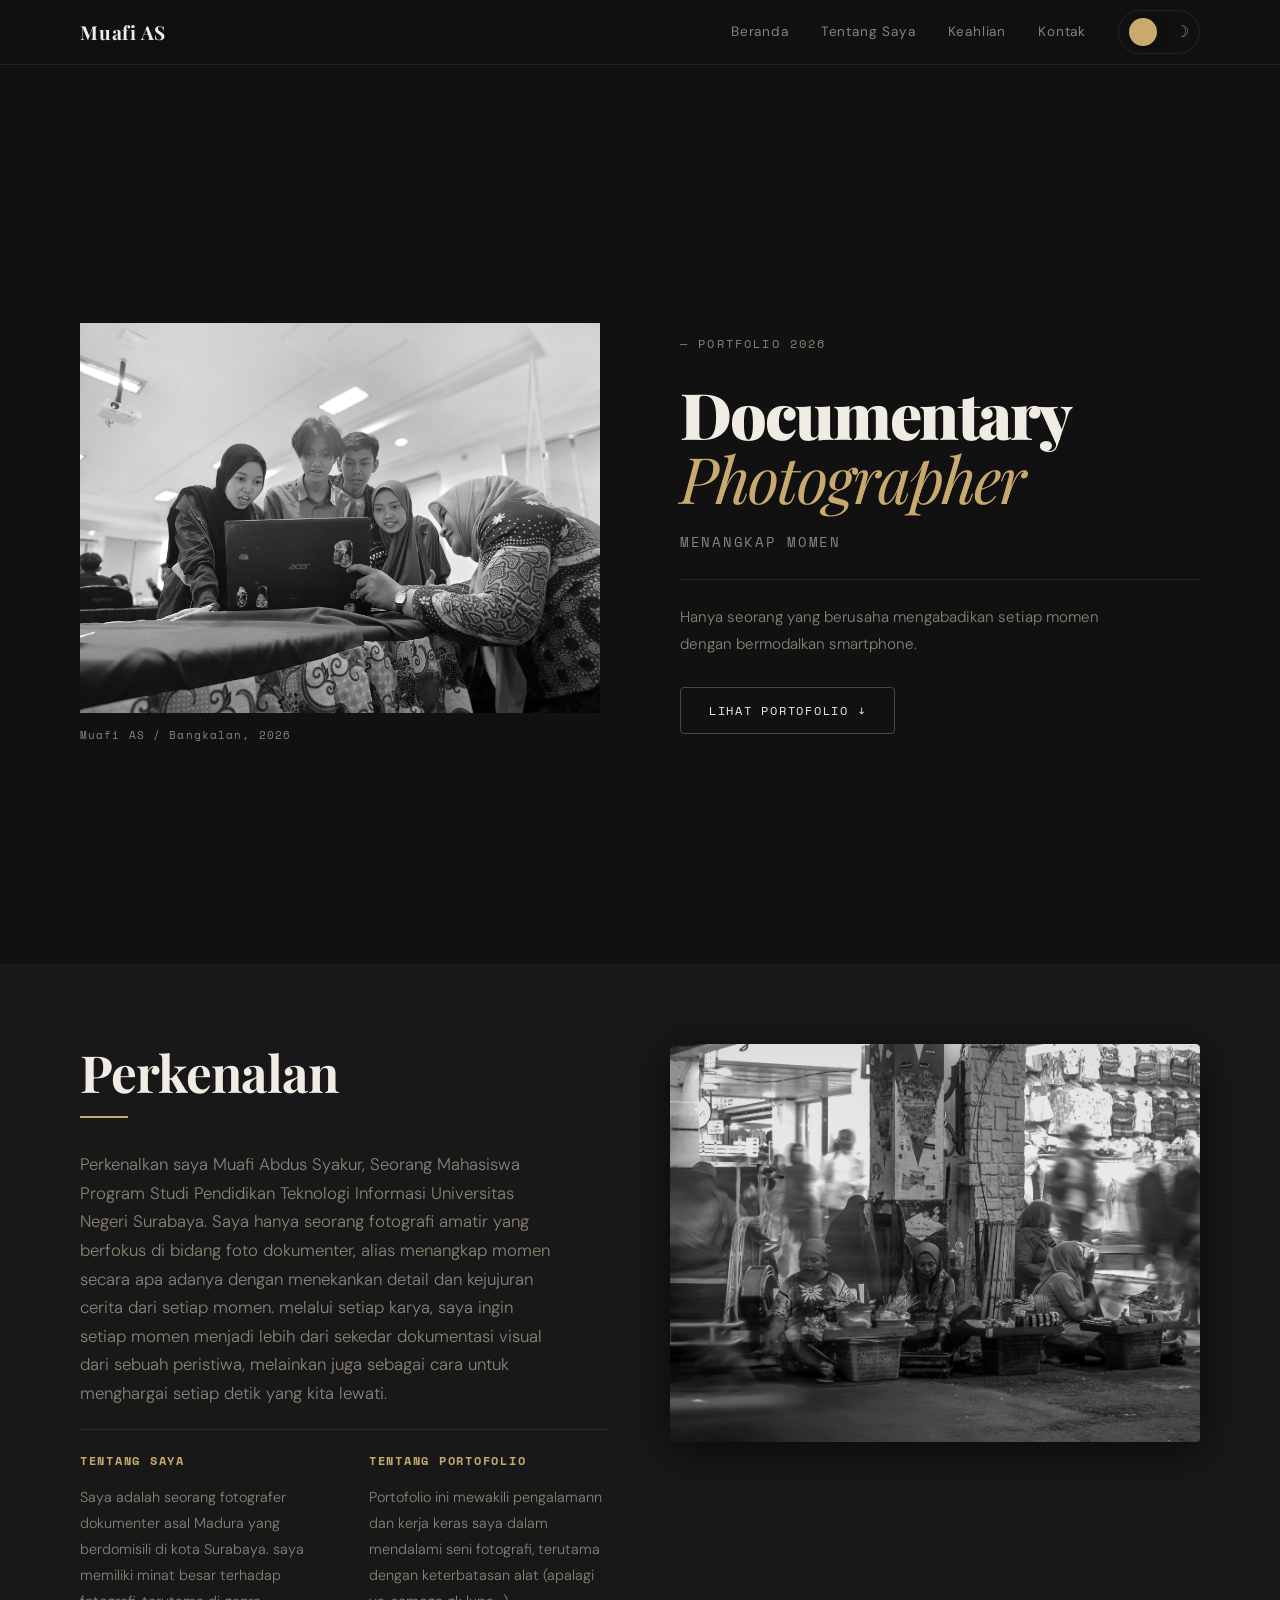
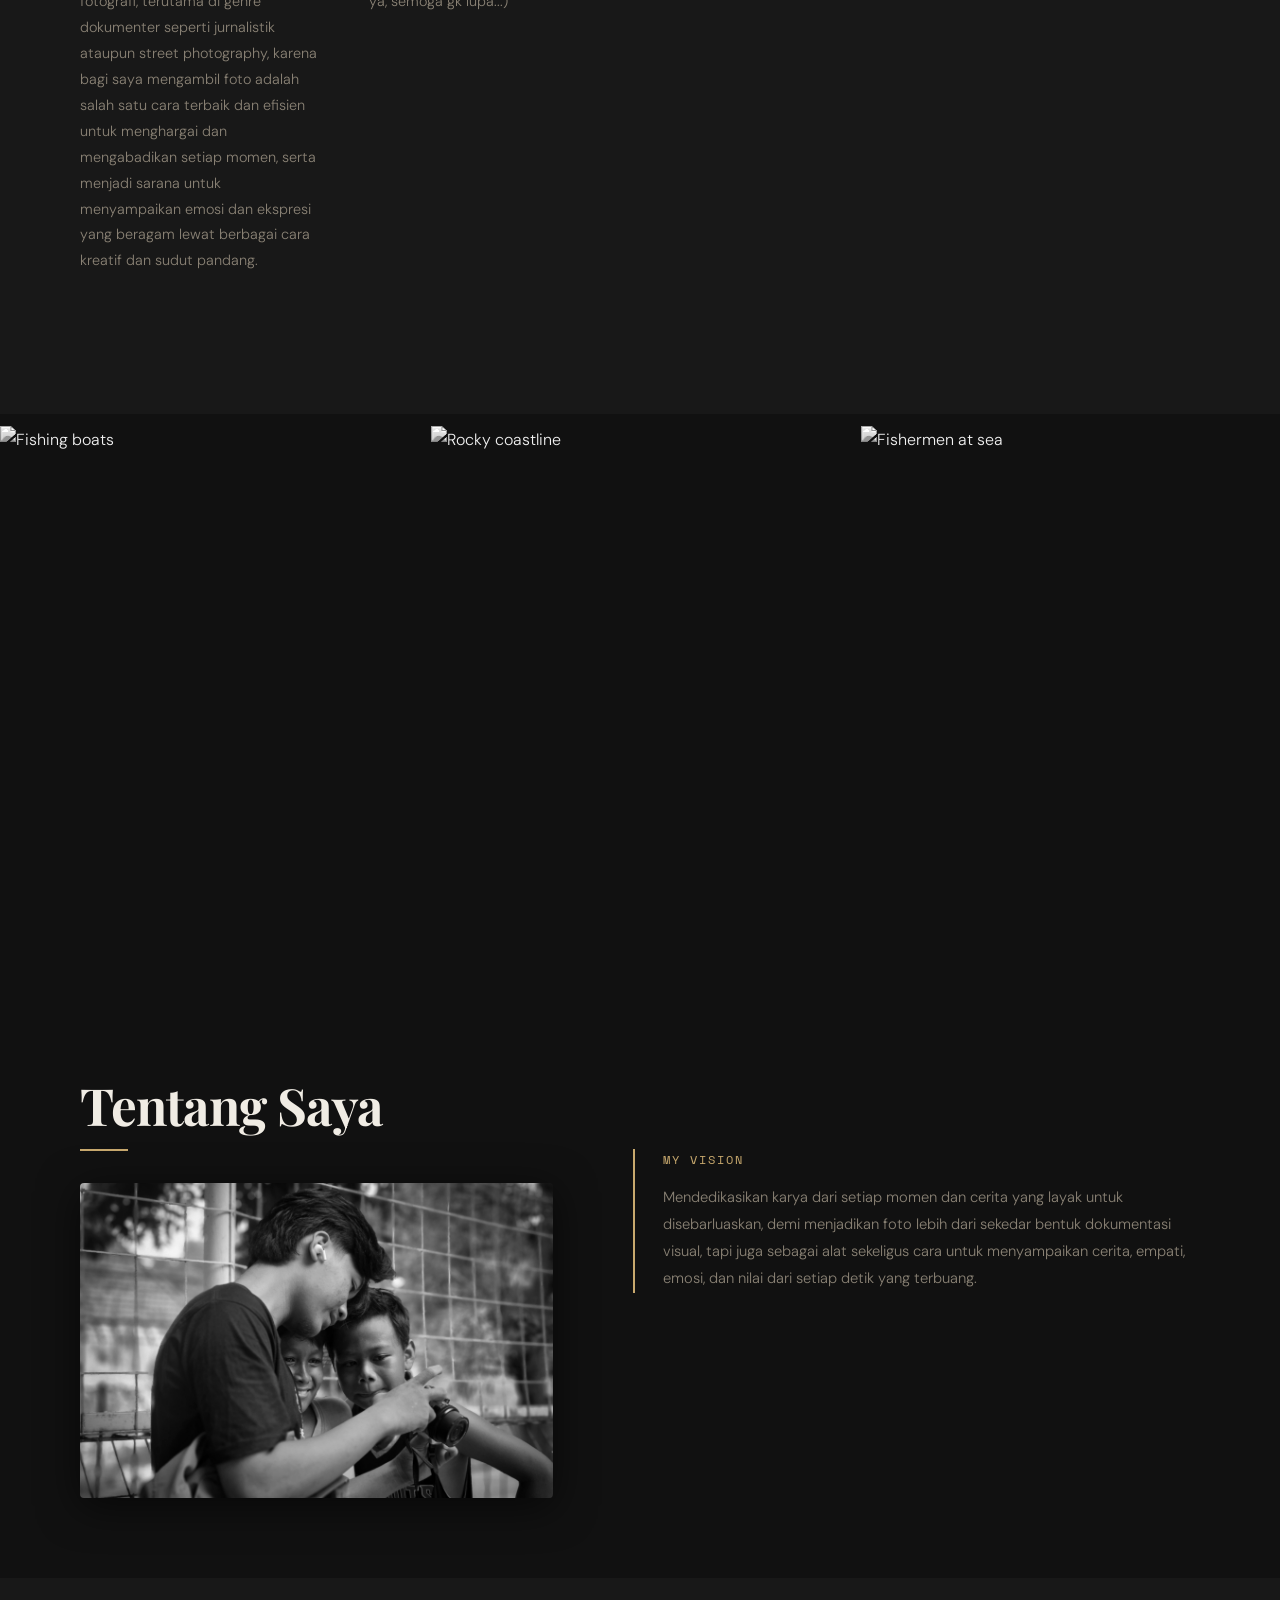
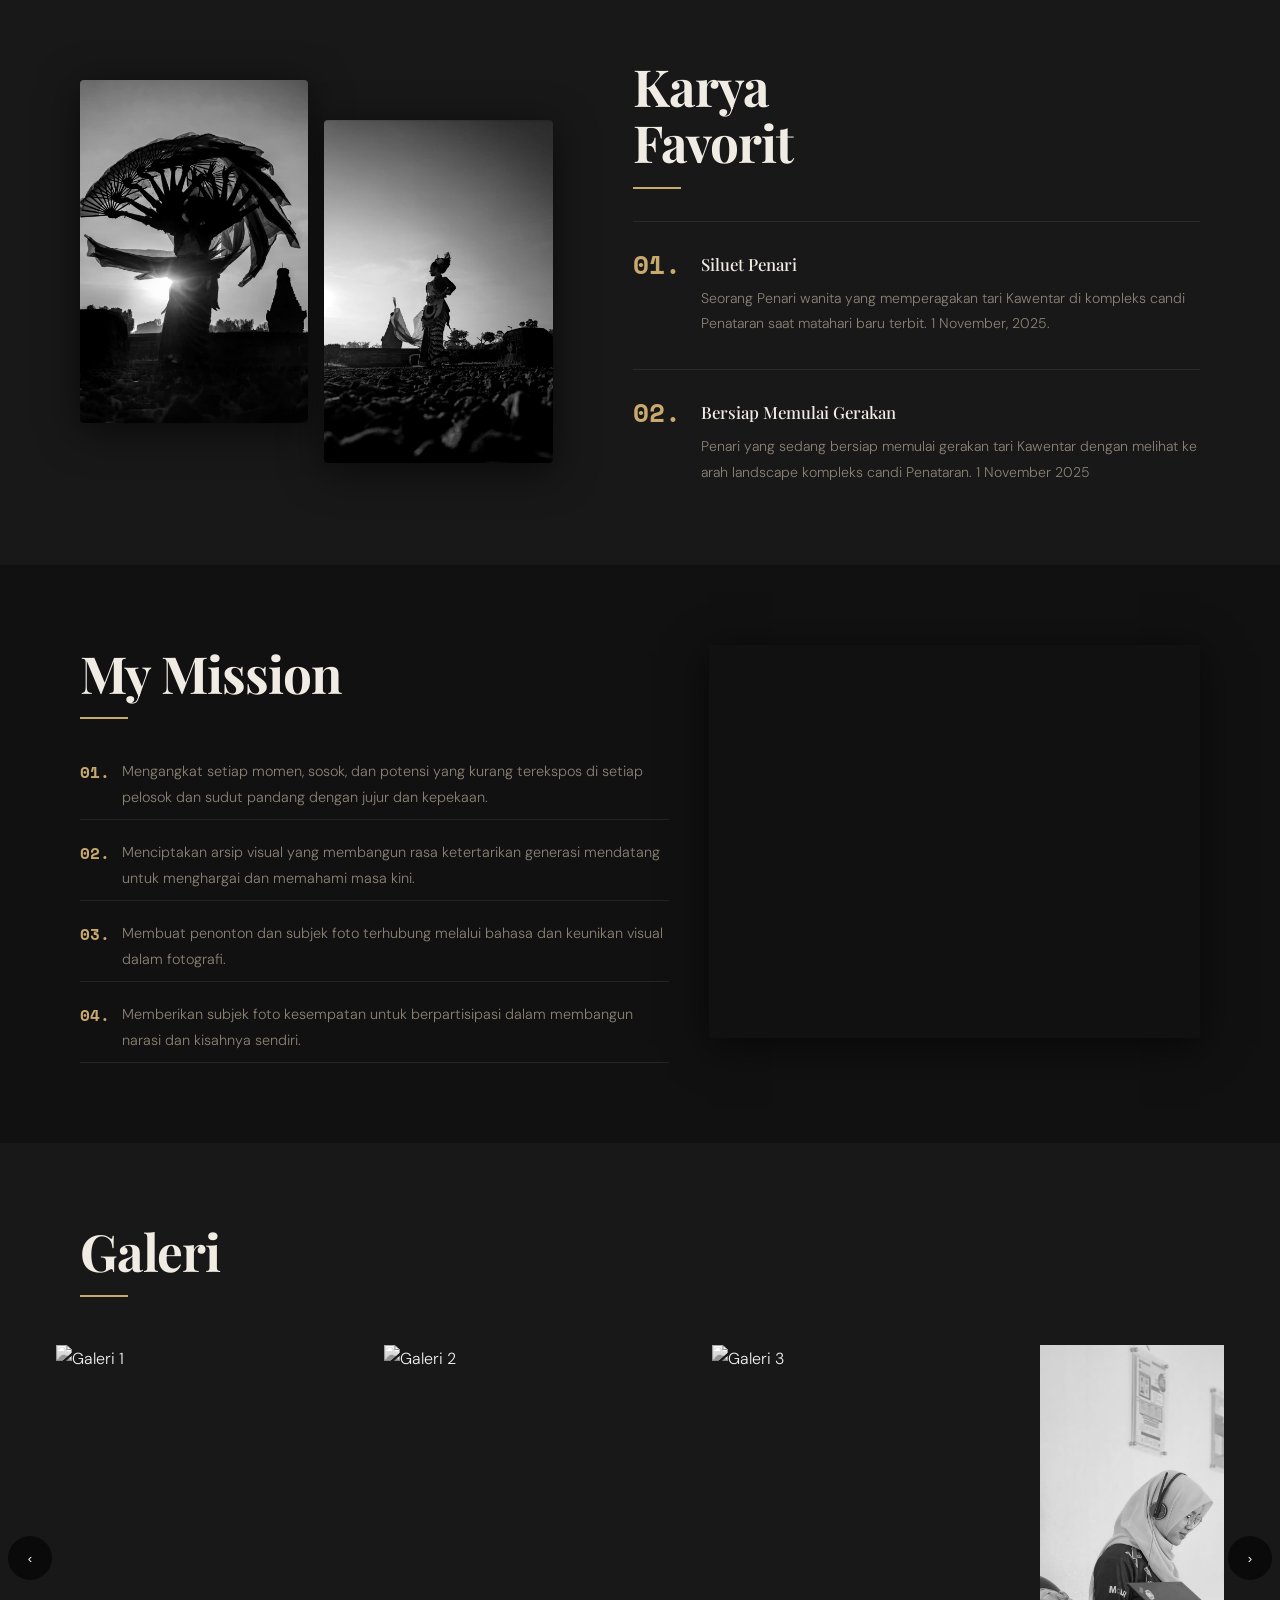
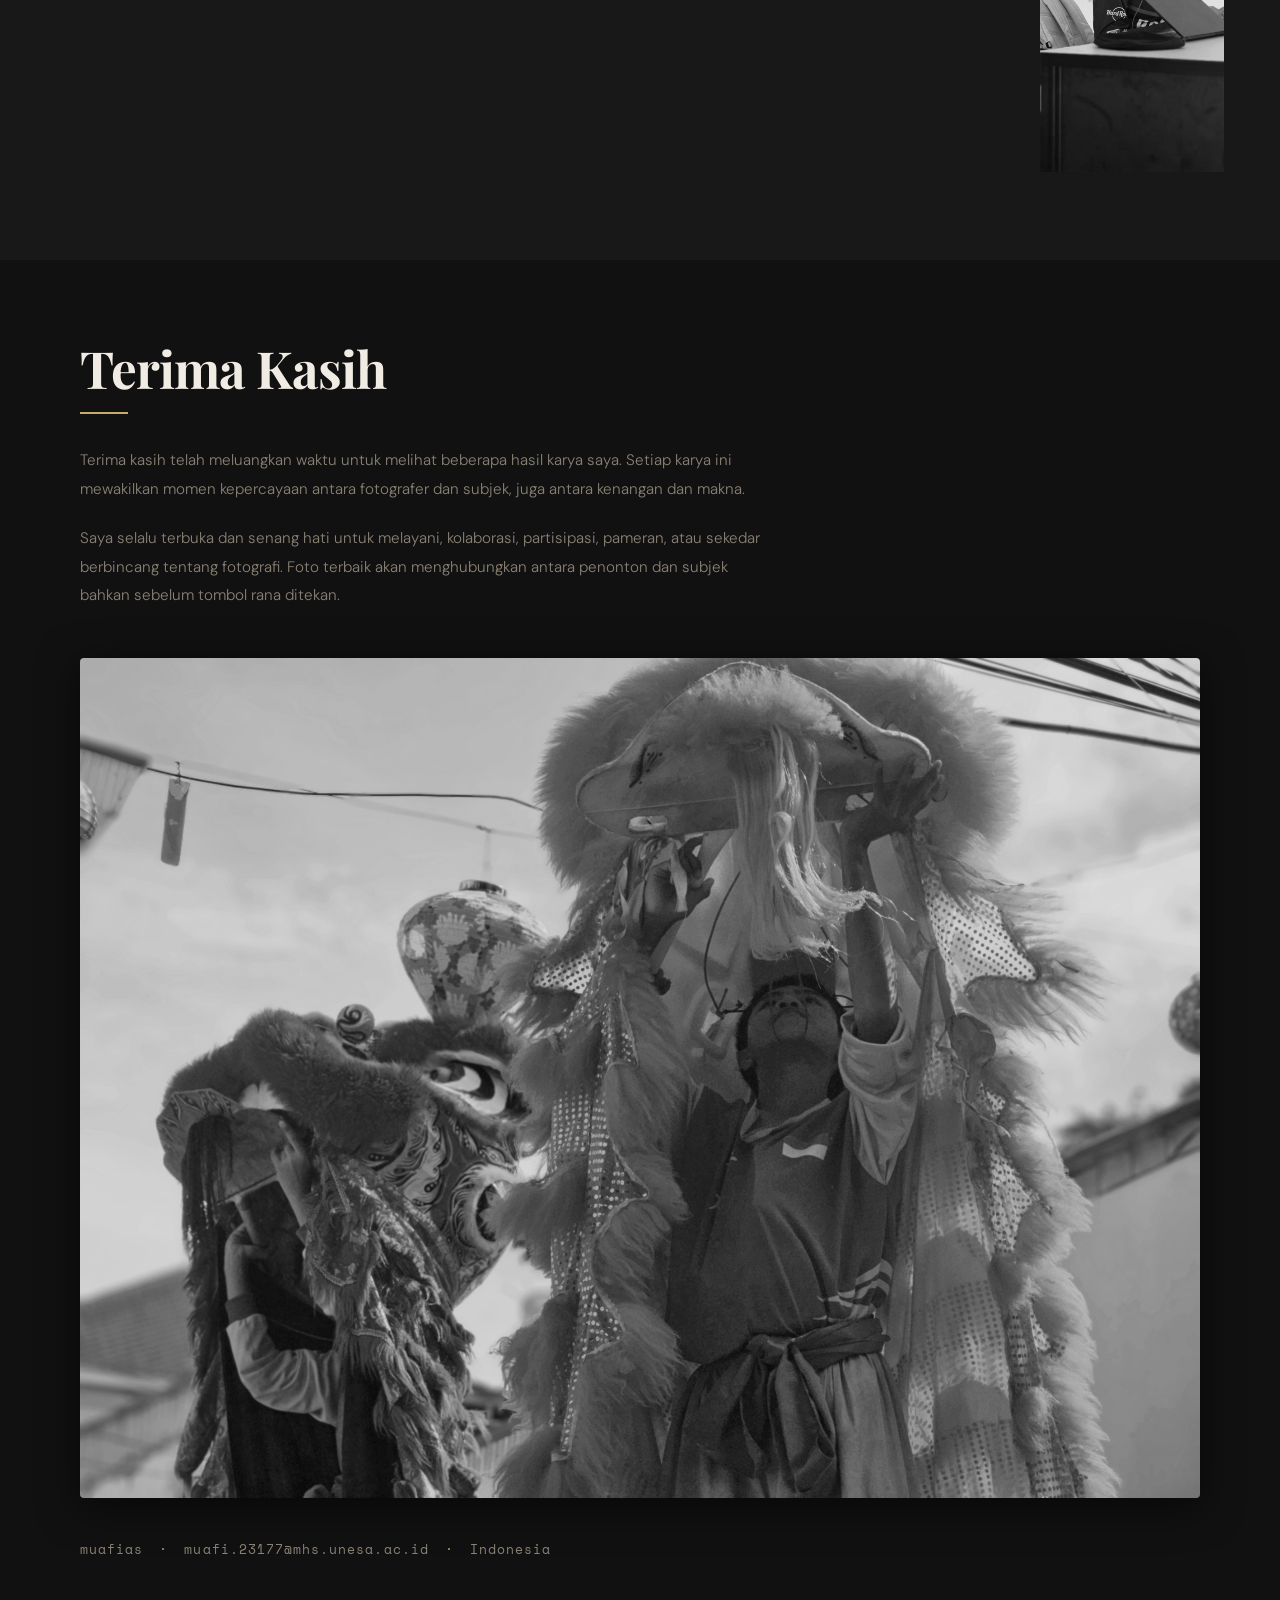
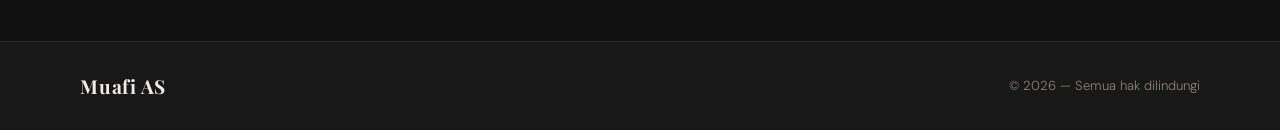
==== commit e3090542: "initial commit: ini kenapa kok gk berubah y pt 7 paling" ====
--- a/index.html
+++ b/index.html
@@ -37,7 +37,7 @@
     <div class="container hero-grid">
       <div class="hero-image-wrap fade-up">
         <img
-          src="landscape2.png"
+          src="17.jpg"
           alt="Photographer portrait"
           class="hero-img"
         />
@@ -95,13 +95,13 @@
   <section class="showcase">
     <div class="showcase-grid">
       <div class="showcase-item fade-up">
-        <img src="2.jpg" alt="Fishing boats" />
+        <img src="landscape2.png" alt="Fishing boats" />
       </div>
       <div class="showcase-item fade-up delay-1">
-        <img src="20260426_195735.jpg" alt="Rocky coastline" />
+        <img src="landscape3.png" alt="Rocky coastline" />
       </div>
       <div class="showcase-item fade-up delay-2">
-        <img src="20260420_163859.jpg" alt="Fishermen at sea" />
+        <img src="landscape4.png" alt="Fishermen at sea" />
       </div>
     </div>
   </section>
@@ -207,7 +207,6 @@
       </div>
         <div class="mission-images fade-up delay-1">
           <div class="mission-img">
-            <img src="20260221_161502(1).jpg" alt="Mission Image 1" />
           </div>
         </div>
     </div>
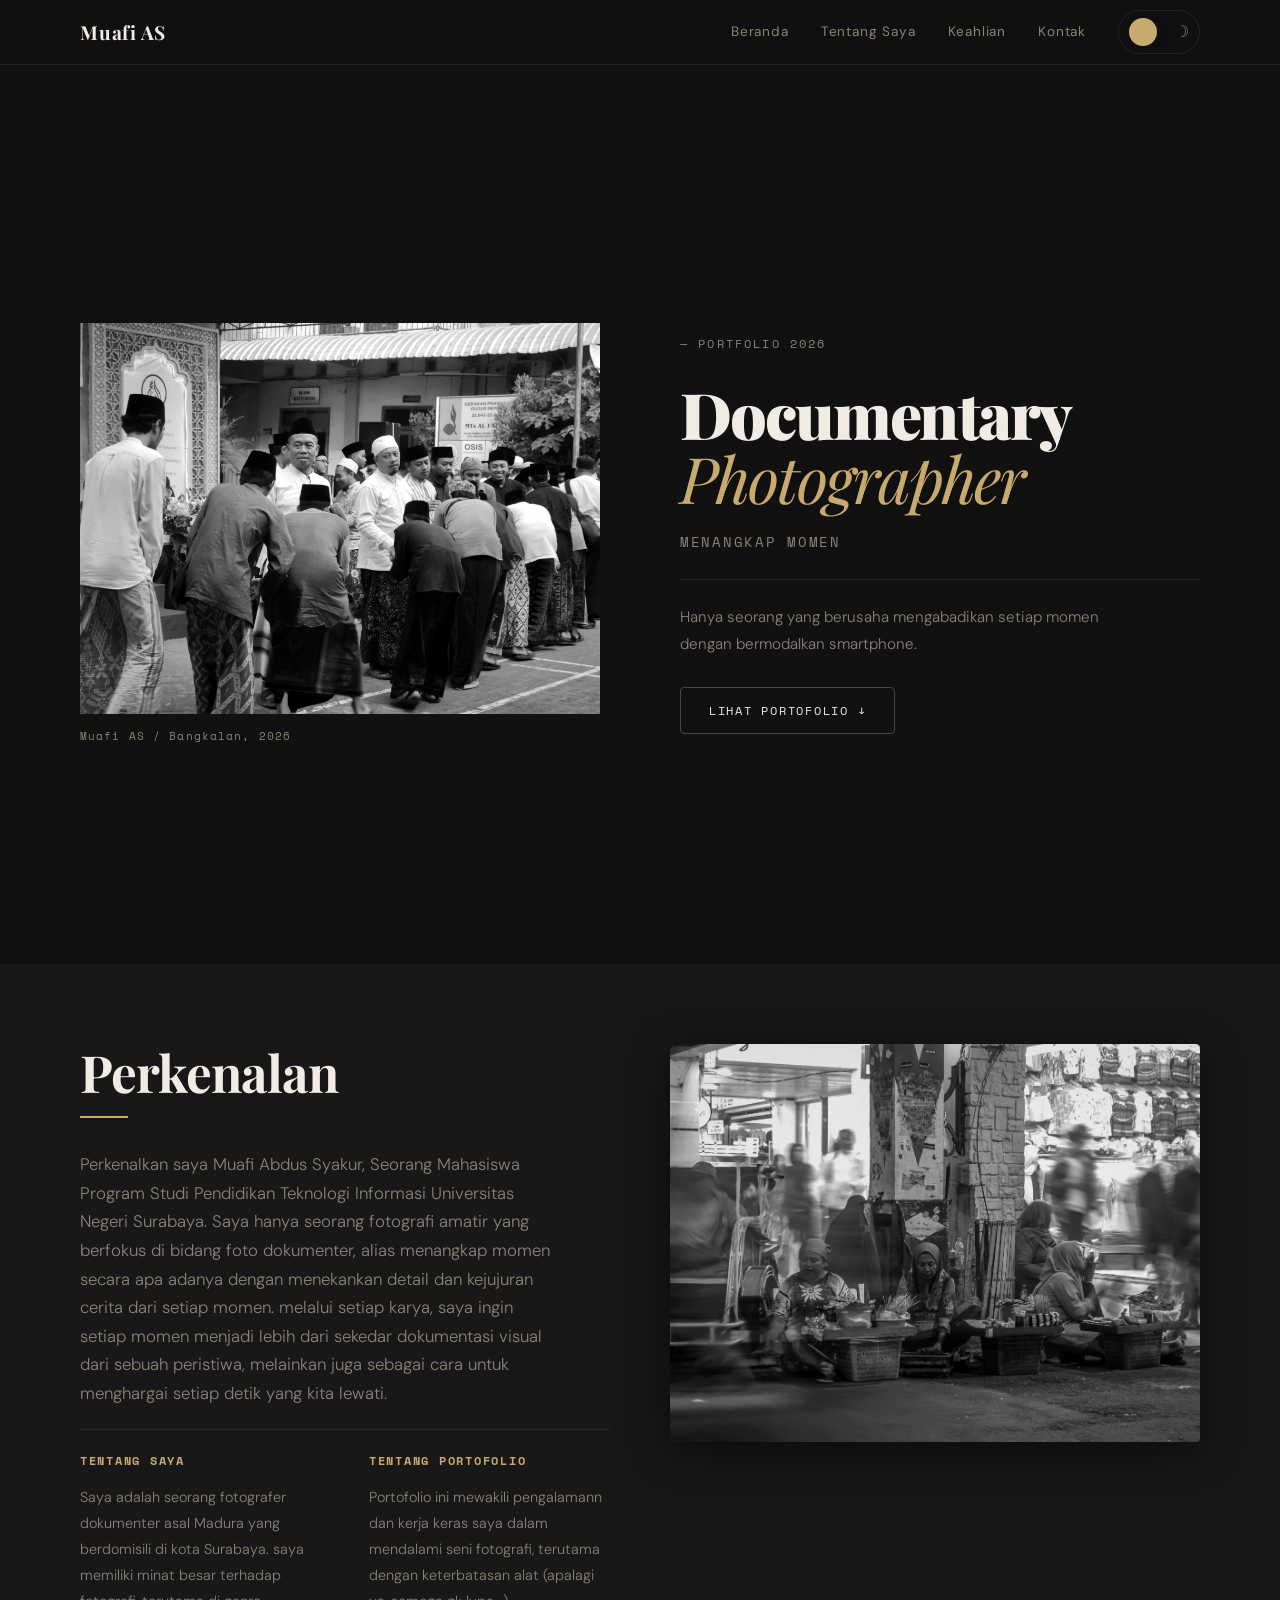
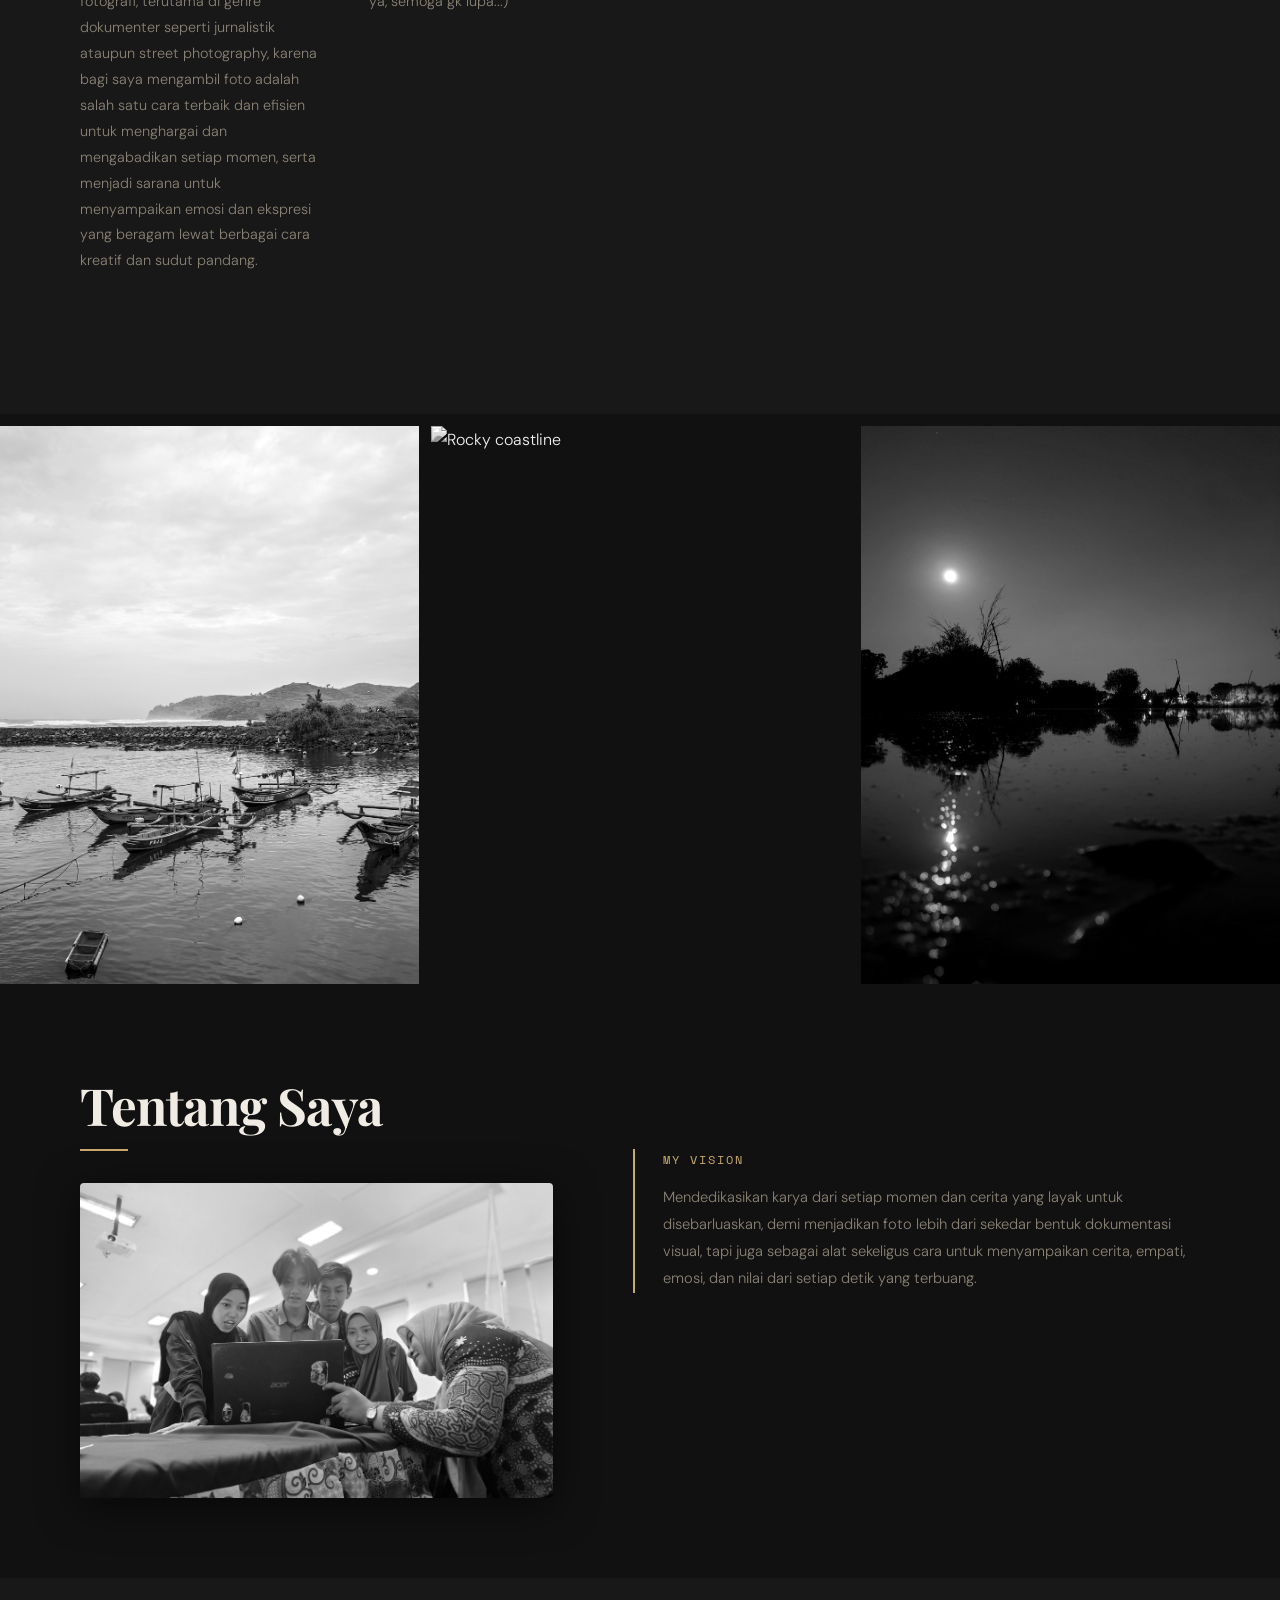
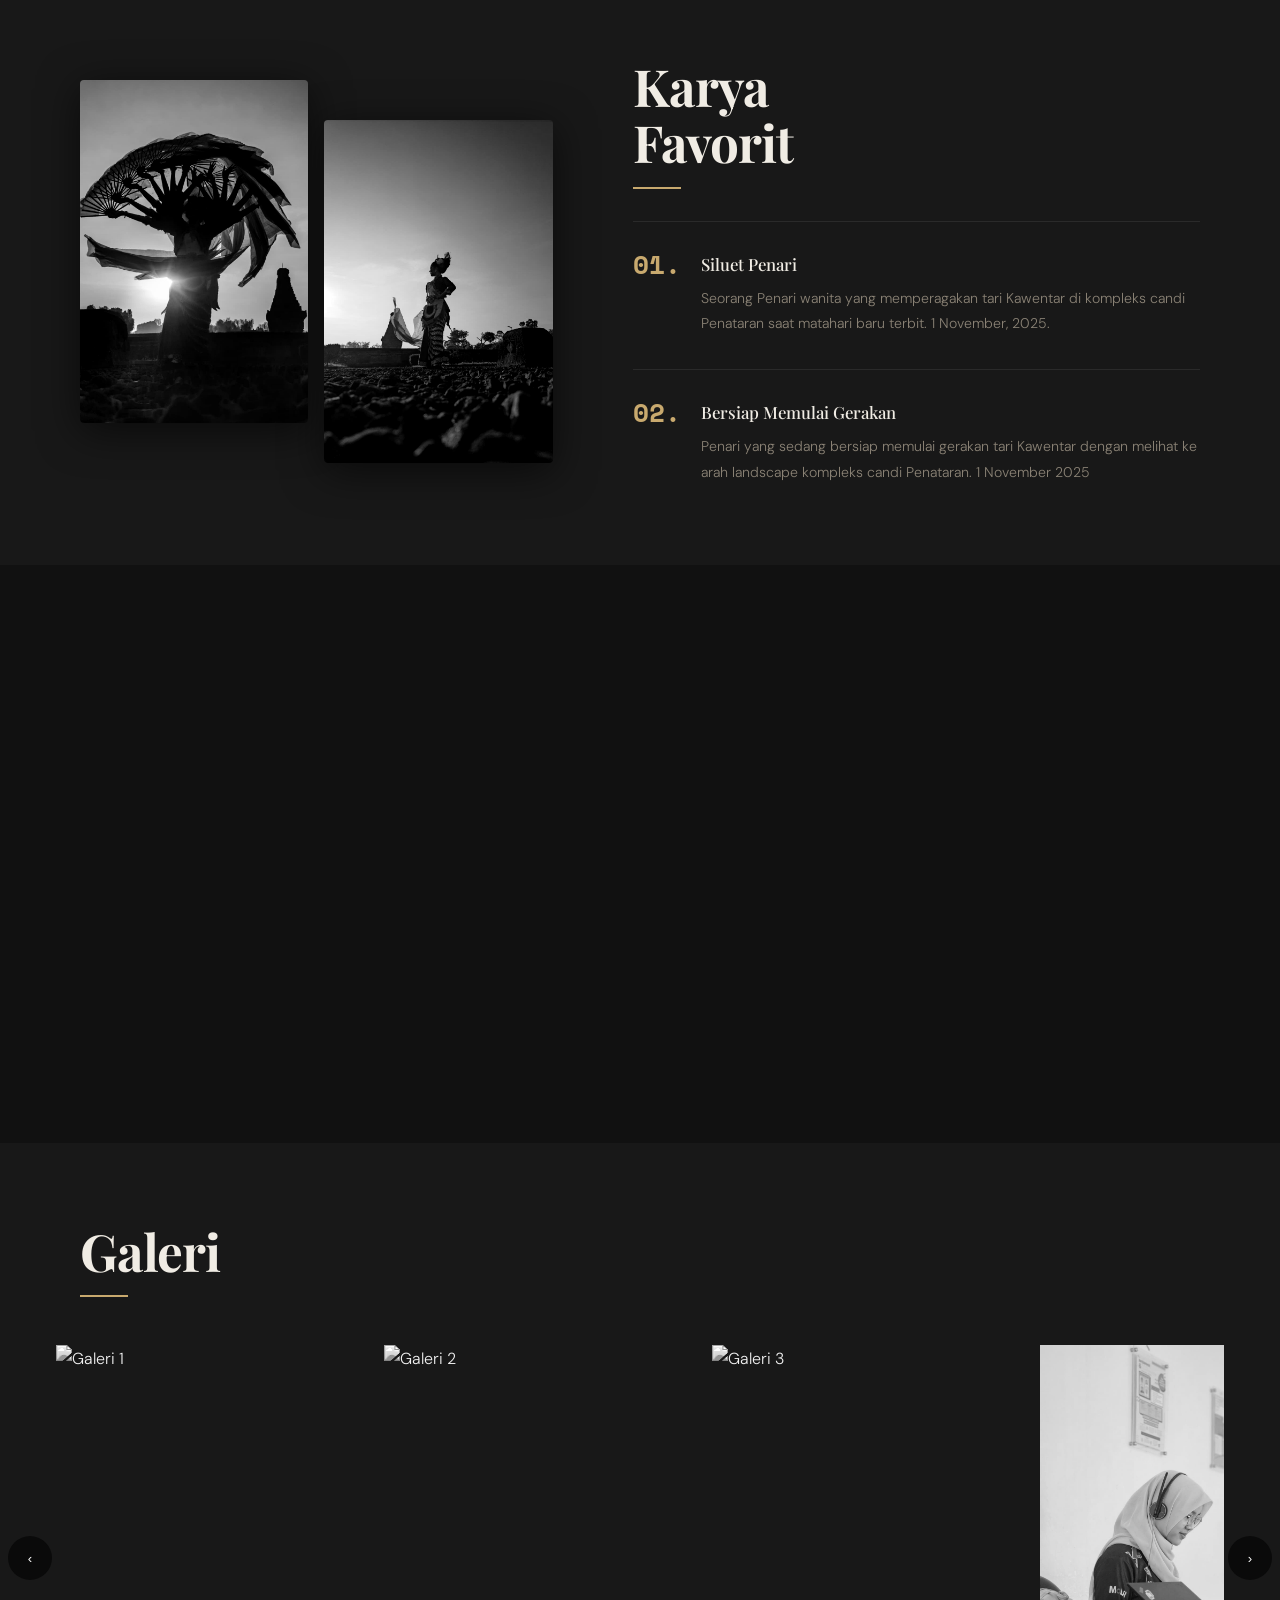
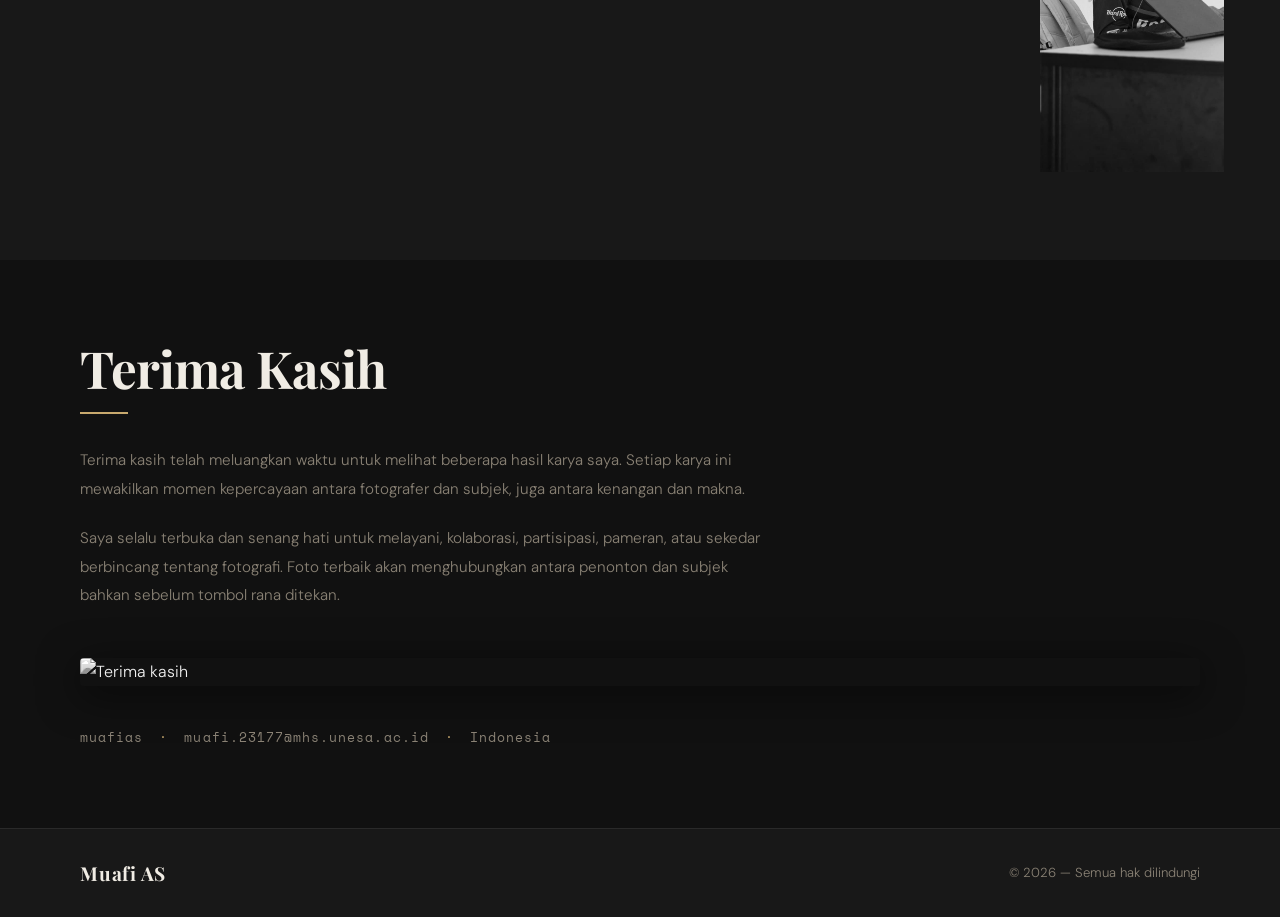
==== commit d286ef43: "initial commit: cek lau 123 ganti foto dicoba" ====
--- a/index.html
+++ b/index.html
@@ -37,7 +37,7 @@
     <div class="container hero-grid">
       <div class="hero-image-wrap fade-up">
         <img
-          src="17.jpg"
+          src="IMG-20250901-WA0007.jpg"
           alt="Photographer portrait"
           class="hero-img"
         />
@@ -95,13 +95,13 @@
   <section class="showcase">
     <div class="showcase-grid">
       <div class="showcase-item fade-up">
-        <img src="landscape2.png" alt="Fishing boats" />
+        <img src="20251102_061712 (3).jpg" alt="Fishing boats" />
       </div>
       <div class="showcase-item fade-up delay-1">
         <img src="landscape3.png" alt="Rocky coastline" />
       </div>
       <div class="showcase-item fade-up delay-2">
-        <img src="landscape4.png" alt="Fishermen at sea" />
+        <img src="IMG-20250611-WA0001.jpg" alt="Fishermen at sea" />
       </div>
     </div>
   </section>
@@ -114,7 +114,7 @@
         <div class="title-bar"></div>
         <div class="about-portrait-wrap">
           <img
-            src="landscape6.jpg"
+            src="17.jpg"
             alt="About the photographer"
           />
         </div>
@@ -207,6 +207,7 @@
       </div>
         <div class="mission-images fade-up delay-1">
           <div class="mission-img">
+            <img src="landscape6.jpg" alt="Mission image 2" />
           </div>
         </div>
     </div>
@@ -249,7 +250,7 @@
       </div>
       <div class="thankyou-image fade-up">
         <img
-          src="landscape8.jpg"
+          src="landscape2.png"
           alt="Terima kasih"
         />
       </div>
